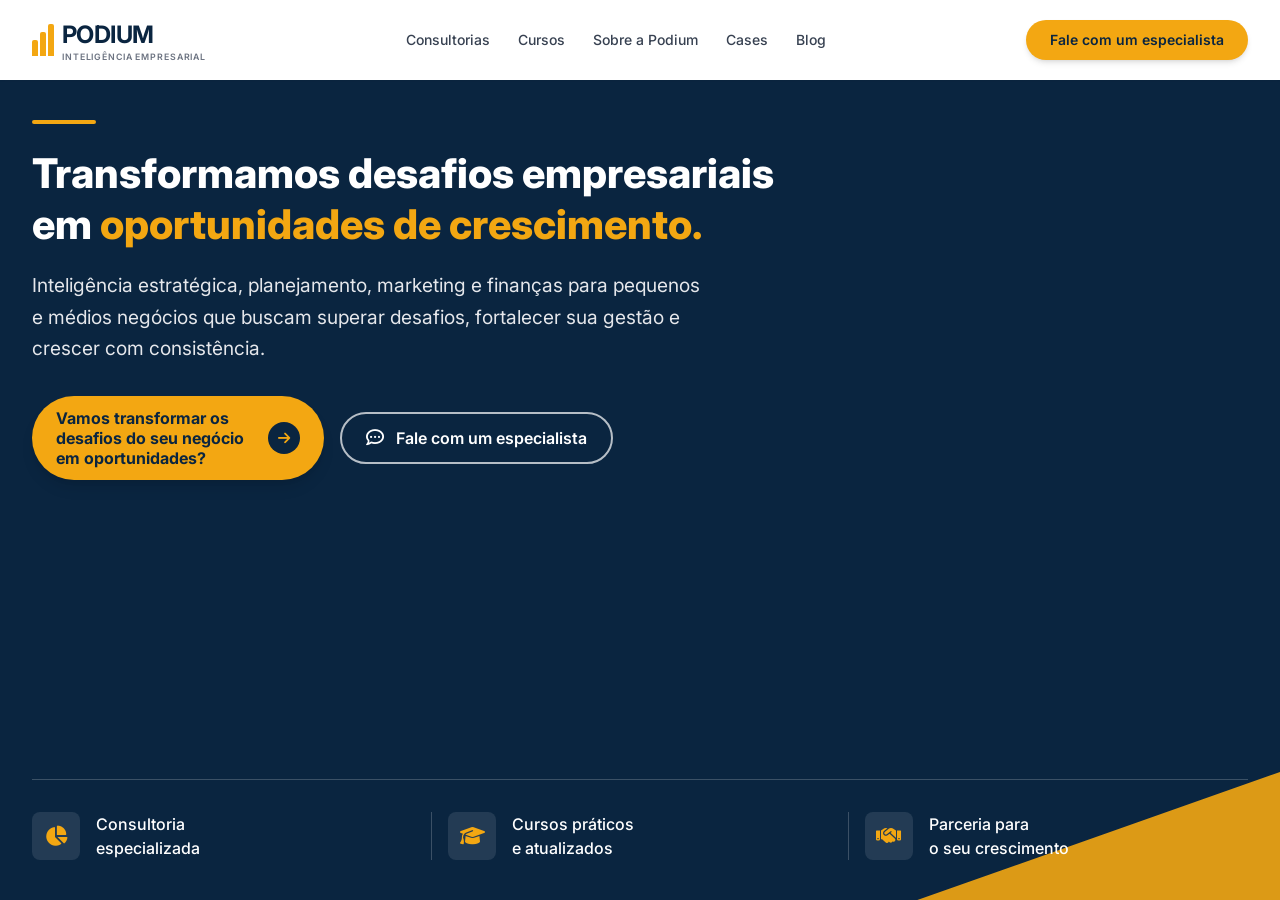
==== index.html @ dfce8c45 "Add files via upload" ====
<!DOCTYPE html>
<html lang="pt-BR">
<head>
    <meta charset="UTF-8">
    <meta name="viewport" content="width=device-width, initial-scale=1.0">
    <title>PODIUM Inteligência Empresarial | Estratégia e Gestão</title>
    <meta name="description" content="Consultoria, cursos e conteúdo de gestão para pequenos e médios negócios que querem crescer com estratégia e consistência.">
    <meta name="theme-color" content="#0a2540">
    <meta property="og:type" content="website">
    <meta property="og:locale" content="pt_BR">
    <meta property="og:site_name" content="PODIUM Inteligência Empresarial">
    <meta property="og:title" content="PODIUM Inteligência Empresarial">
    <meta property="og:description" content="Estratégia, gestão e crescimento para o seu negócio.">
    <meta property="og:image" content="assets/og-podium.png">
    <meta property="og:image:alt" content="PODIUM Inteligência Empresarial: estratégia, gestão e crescimento para o seu negócio.">
    <meta name="twitter:card" content="summary_large_image">
    <link rel="icon" type="image/svg+xml" href="favicon.svg">
    <link rel="stylesheet" href="assets/site.css">
    <link rel="stylesheet" href="styles.css">
    
    <!-- Google Fonts: Inter -->
    <link rel="preconnect" href="https://fonts.googleapis.com">
    <link rel="preconnect" href="https://fonts.gstatic.com" crossorigin>
    <link href="https://fonts.googleapis.com/css2?family=Inter:wght@300;400;500;600;700;800&display=swap" rel="stylesheet">
    
    <!-- FontAwesome for Icons -->
    <link rel="stylesheet" href="https://cdnjs.cloudflare.com/ajax/libs/font-awesome/6.4.0/css/all.min.css">
    
</head>
<body class="font-sans antialiased text-gray-800 bg-white selection:bg-brand-yellow selection:text-brand-blue">

    <site-header data-active="home"></site-header>

    <main>
    <!-- HERO SECTION -->
    <section class="hero-bg relative w-full min-h-[calc(100svh-5rem)] flex flex-col justify-center overflow-hidden">
        
        <!-- Decorative Yellow Curve (Bottom Right) -->
        <div class="absolute bottom-0 right-0 w-1/3 h-16 md:h-32 bg-brand-yellow clip-yellow-shape opacity-90 z-0"></div>

        <div class="max-w-7xl mx-auto px-4 sm:px-6 lg:px-8 py-6 sm:py-8 lg:py-10 relative z-10 w-full flex-grow flex flex-col justify-between">
            
            <!-- Main Content Area -->
            <div class="max-w-3xl">
                <!-- Decorative Top Line -->
                <div class="w-16 h-1 bg-brand-yellow mb-5 md:mb-6 rounded-full"></div>
                
                <h1 class="hero-title font-extrabold text-white leading-tight mb-4 md:mb-5">
                    Transformamos desafios empresariais em <span class="text-brand-yellow">oportunidades de crescimento.</span>
                </h1>
                
                <p class="hero-copy text-gray-200 mb-6 md:mb-8 max-w-2xl leading-relaxed">
                    Inteligência estratégica, planejamento, marketing e finanças para pequenos e médios negócios que buscam superar desafios, fortalecer sua gestão e crescer com consistência.
                </p>
                
                <!-- CTA Buttons -->
                <div class="flex flex-col sm:flex-row items-stretch sm:items-center gap-3 md:gap-4">
                    <!-- Primary Button -->
                    <a href="https://wa.me/5511988831507" target="_blank" rel="noopener noreferrer" class="group flex items-center justify-center gap-3 bg-brand-yellow hover:bg-brand-yellowHover text-brand-blue text-sm md:text-base font-bold py-3 px-5 md:px-6 rounded-full transition-all duration-300 shadow-lg hover:shadow-xl transform hover:-translate-y-1">
                        <span class="text-left leading-tight max-w-[200px]">Vamos transformar os desafios do seu negócio em oportunidades?</span>
                        <div class="bg-brand-blue text-brand-yellow rounded-full w-8 h-8 flex items-center justify-center flex-shrink-0 group-hover:translate-x-1 transition-transform">
                            <i class="fa-solid fa-arrow-right text-sm"></i>
                        </div>
                    </a>
                    
                    <!-- Secondary Button -->
                    <a href="https://wa.me/5511988831507" target="_blank" rel="noopener noreferrer" class="flex items-center justify-center gap-3 bg-transparent border-2 border-white/70 hover:border-white text-white text-sm md:text-base font-semibold py-3 px-5 md:px-6 rounded-full transition-all duration-300 hover:bg-white/10">
                        <i class="fa-regular fa-comment-dots text-lg"></i>
                        Fale com um especialista
                    </a>
                </div>
            </div>

            <!-- Bottom Features Bar -->
            <div class="mt-8 md:mt-10 pt-6 md:pt-8 border-t border-white/20">
                <div class="grid grid-cols-2 sm:flex sm:flex-row sm:items-center justify-between gap-4 md:gap-4">
                    
                    <!-- Feature 1 -->
                    <div class="flex items-center gap-4 flex-1 group cursor-default">
                        <div class="w-12 h-12 rounded-lg bg-white/10 flex items-center justify-center text-brand-yellow group-hover:bg-brand-yellow group-hover:text-brand-blue transition-colors duration-300">
                            <i class="fa-solid fa-chart-pie text-xl"></i>
                        </div>
                        <span class="text-white font-medium text-sm md:text-base leading-tight">
                            Consultoria<br/>especializada
                        </span>
                    </div>

                    <!-- Divider (Desktop only) -->
                    <div class="hidden md:block w-px h-12 bg-white/20"></div>

                    <!-- Feature 2 -->
                    <div class="flex items-center gap-4 flex-1 group cursor-default">
                        <div class="w-12 h-12 rounded-lg bg-white/10 flex items-center justify-center text-brand-yellow group-hover:bg-brand-yellow group-hover:text-brand-blue transition-colors duration-300">
                            <i class="fa-solid fa-graduation-cap text-xl"></i>
                        </div>
                        <span class="text-white font-medium text-sm md:text-base leading-tight">
                            Cursos práticos<br/>e atualizados
                        </span>
                    </div>

                    <!-- Divider (Desktop only) -->
                    <div class="hidden md:block w-px h-12 bg-white/20"></div>

                    <!-- Feature 3 -->
                    <div class="flex items-center gap-4 flex-1 group cursor-default">
                        <div class="w-12 h-12 rounded-lg bg-white/10 flex items-center justify-center text-brand-yellow group-hover:bg-brand-yellow group-hover:text-brand-blue transition-colors duration-300">
                            <i class="fa-solid fa-handshake text-xl"></i>
                        </div>
                        <span class="text-white font-medium text-sm md:text-base leading-tight">
                            Parceria para<br/>o seu crescimento
                        </span>
                    </div>

                </div>
            </div>
            
        </div>
    </section>
    </main>

    <script src="header.js"></script>
    <script src="script.js"></script>
</body>
</html>
---- assets/site.css ----
*,:after,:before{--tw-border-spacing-x:0;--tw-border-spacing-y:0;--tw-translate-x:0;--tw-translate-y:0;--tw-rotate:0;--tw-skew-x:0;--tw-skew-y:0;--tw-scale-x:1;--tw-scale-y:1;--tw-pan-x: ;--tw-pan-y: ;--tw-pinch-zoom: ;--tw-scroll-snap-strictness:proximity;--tw-gradient-from-position: ;--tw-gradient-via-position: ;--tw-gradient-to-position: ;--tw-ordinal: ;--tw-slashed-zero: ;--tw-numeric-figure: ;--tw-numeric-spacing: ;--tw-numeric-fraction: ;--tw-ring-inset: ;--tw-ring-offset-width:0px;--tw-ring-offset-color:#fff;--tw-ring-color:rgba(59,130,246,.5);--tw-ring-offset-shadow:0 0 #0000;--tw-ring-shadow:0 0 #0000;--tw-shadow:0 0 #0000;--tw-shadow-colored:0 0 #0000;--tw-blur: ;--tw-brightness: ;--tw-contrast: ;--tw-grayscale: ;--tw-hue-rotate: ;--tw-invert: ;--tw-saturate: ;--tw-sepia: ;--tw-drop-shadow: ;--tw-backdrop-blur: ;--tw-backdrop-brightness: ;--tw-backdrop-contrast: ;--tw-backdrop-grayscale: ;--tw-backdrop-hue-rotate: ;--tw-backdrop-invert: ;--tw-backdrop-opacity: ;--tw-backdrop-saturate: ;--tw-backdrop-sepia: ;--tw-contain-size: ;--tw-contain-layout: ;--tw-contain-paint: ;--tw-contain-style: }::backdrop{--tw-border-spacing-x:0;--tw-border-spacing-y:0;--tw-translate-x:0;--tw-translate-y:0;--tw-rotate:0;--tw-skew-x:0;--tw-skew-y:0;--tw-scale-x:1;--tw-scale-y:1;--tw-pan-x: ;--tw-pan-y: ;--tw-pinch-zoom: ;--tw-scroll-snap-strictness:proximity;--tw-gradient-from-position: ;--tw-gradient-via-position: ;--tw-gradient-to-position: ;--tw-ordinal: ;--tw-slashed-zero: ;--tw-numeric-figure: ;--tw-numeric-spacing: ;--tw-numeric-fraction: ;--tw-ring-inset: ;--tw-ring-offset-width:0px;--tw-ring-offset-color:#fff;--tw-ring-color:rgba(59,130,246,.5);--tw-ring-offset-shadow:0 0 #0000;--tw-ring-shadow:0 0 #0000;--tw-shadow:0 0 #0000;--tw-shadow-colored:0 0 #0000;--tw-blur: ;--tw-brightness: ;--tw-contrast: ;--tw-grayscale: ;--tw-hue-rotate: ;--tw-invert: ;--tw-saturate: ;--tw-sepia: ;--tw-drop-shadow: ;--tw-backdrop-blur: ;--tw-backdrop-brightness: ;--tw-backdrop-contrast: ;--tw-backdrop-grayscale: ;--tw-backdrop-hue-rotate: ;--tw-backdrop-invert: ;--tw-backdrop-opacity: ;--tw-backdrop-saturate: ;--tw-backdrop-sepia: ;--tw-contain-size: ;--tw-contain-layout: ;--tw-contain-paint: ;--tw-contain-style: }/*! tailwindcss v3.4.19 | MIT License | https://tailwindcss.com*/*,:after,:before{box-sizing:border-box;border:0 solid #e5e7eb}:after,:before{--tw-content:""}:host,html{line-height:1.5;-webkit-text-size-adjust:100%;-moz-tab-size:4;-o-tab-size:4;tab-size:4;font-family:Inter,sans-serif;font-feature-settings:normal;font-variation-settings:normal;-webkit-tap-highlight-color:transparent}body{margin:0;line-height:inherit}hr{height:0;color:inherit;border-top-width:1px}abbr:where([title]){-webkit-text-decoration:underline dotted;text-decoration:underline dotted}h1,h2,h3,h4,h5,h6{font-size:inherit;font-weight:inherit}a{color:inherit;text-decoration:inherit}b,strong{font-weight:bolder}code,kbd,pre,samp{font-family:ui-monospace,SFMono-Regular,Menlo,Monaco,Consolas,Liberation Mono,Courier New,monospace;font-feature-settings:normal;font-variation-settings:normal;font-size:1em}small{font-size:80%}sub,sup{font-size:75%;line-height:0;position:relative;vertical-align:baseline}sub{bottom:-.25em}sup{top:-.5em}table{text-indent:0;border-color:inherit;border-collapse:collapse}button,input,optgroup,select,textarea{font-family:inherit;font-feature-settings:inherit;font-variation-settings:inherit;font-size:100%;font-weight:inherit;line-height:inherit;letter-spacing:inherit;color:inherit;margin:0;padding:0}button,select{text-transform:none}button,input:where([type=button]),input:where([type=reset]),input:where([type=submit]){-webkit-appearance:button;background-color:transparent;background-image:none}:-moz-focusring{outline:auto}:-moz-ui-invalid{box-shadow:none}progress{vertical-align:baseline}::-webkit-inner-spin-button,::-webkit-outer-spin-button{height:auto}[type=search]{-webkit-appearance:textfield;outline-offset:-2px}::-webkit-search-decoration{-webkit-appearance:none}::-webkit-file-upload-button{-webkit-appearance:button;font:inherit}summary{display:list-item}blockquote,dd,dl,figure,h1,h2,h3,h4,h5,h6,hr,p,pre{margin:0}fieldset{margin:0}fieldset,legend{padding:0}menu,ol,ul{list-style:none;margin:0;padding:0}dialog{padding:0}textarea{resize:vertical}input::-moz-placeholder,textarea::-moz-placeholder{opacity:1;color:#9ca3af}input::placeholder,textarea::placeholder{opacity:1;color:#9ca3af}[role=button],button{cursor:pointer}:disabled{cursor:default}audio,canvas,embed,iframe,img,object,svg,video{display:block;vertical-align:middle}img,video{max-width:100%;height:auto}[hidden]:where(:not([hidden=until-found])){display:none}.absolute{position:absolute}.relative{position:relative}.sticky{position:sticky}.bottom-0{bottom:0}.right-0{right:0}.top-0{top:0}.z-0{z-index:0}.z-10{z-index:10}.z-50{z-index:50}.mx-auto{margin-left:auto;margin-right:auto}.mb-4{margin-bottom:1rem}.mb-5{margin-bottom:1.25rem}.mb-6{margin-bottom:1.5rem}.ml-2{margin-left:.5rem}.ml-3{margin-left:.75rem}.mt-0\.5{margin-top:.125rem}.mt-1{margin-top:.25rem}.mt-10{margin-top:2.5rem}.mt-12{margin-top:3rem}.mt-2{margin-top:.5rem}.mt-3{margin-top:.75rem}.mt-4{margin-top:1rem}.mt-5{margin-top:1.25rem}.mt-6{margin-top:1.5rem}.mt-8{margin-top:2rem}.block{display:block}.flex{display:flex}.inline-flex{display:inline-flex}.grid{display:grid}.hidden{display:none}.h-1{height:.25rem}.h-12{height:3rem}.h-16{height:4rem}.h-20{height:5rem}.h-4{height:1rem}.h-6{height:1.5rem}.h-8{height:2rem}.min-h-\[calc\(100svh-5rem\)\]{min-height:calc(100svh - 5rem)}.w-1\.5{width:.375rem}.w-1\/3{width:33.333333%}.w-12{width:3rem}.w-16{width:4rem}.w-8{width:2rem}.w-full{width:100%}.w-px{width:1px}.max-w-2xl{max-width:42rem}.max-w-3xl{max-width:48rem}.max-w-5xl{max-width:64rem}.max-w-7xl{max-width:80rem}.max-w-\[200px\]{max-width:200px}.flex-1{flex:1 1 0%}.flex-shrink-0{flex-shrink:0}.flex-grow{flex-grow:1}.transform{transform:translate(var(--tw-translate-x),var(--tw-translate-y)) rotate(var(--tw-rotate)) skewX(var(--tw-skew-x)) skewY(var(--tw-skew-y)) scaleX(var(--tw-scale-x)) scaleY(var(--tw-scale-y))}.cursor-default{cursor:default}.grid-cols-2{grid-template-columns:repeat(2,minmax(0,1fr))}.flex-col{flex-direction:column}.items-start{align-items:flex-start}.items-end{align-items:flex-end}.items-center{align-items:center}.items-stretch{align-items:stretch}.justify-center{justify-content:center}.justify-between{justify-content:space-between}.gap-0\.5{gap:.125rem}.gap-10{gap:2.5rem}.gap-2{gap:.5rem}.gap-3{gap:.75rem}.gap-4{gap:1rem}.gap-6{gap:1.5rem}.gap-7{gap:1.75rem}.space-y-1>:not([hidden])~:not([hidden]){--tw-space-y-reverse:0;margin-top:calc(.25rem*(1 - var(--tw-space-y-reverse)));margin-bottom:calc(.25rem*var(--tw-space-y-reverse))}.space-y-4>:not([hidden])~:not([hidden]){--tw-space-y-reverse:0;margin-top:calc(1rem*(1 - var(--tw-space-y-reverse)));margin-bottom:calc(1rem*var(--tw-space-y-reverse))}.space-y-6>:not([hidden])~:not([hidden]){--tw-space-y-reverse:0;margin-top:calc(1.5rem*(1 - var(--tw-space-y-reverse)));margin-bottom:calc(1.5rem*var(--tw-space-y-reverse))}.self-center{align-self:center}.overflow-hidden{overflow:hidden}.rounded-2xl{border-radius:1rem}.rounded-full{border-radius:9999px}.rounded-lg{border-radius:.5rem}.rounded-md{border-radius:.375rem}.rounded-t-sm{border-top-left-radius:.125rem;border-top-right-radius:.125rem}.border-2{border-width:2px}.border-t{border-top-width:1px}.border-gray-100{--tw-border-opacity:1;border-color:rgb(243 244 246/var(--tw-border-opacity,1))}.border-white\/20{border-color:hsla(0,0%,100%,.2)}.border-white\/70{border-color:hsla(0,0%,100%,.7)}.bg-brand-blue{--tw-bg-opacity:1;background-color:rgb(10 37 64/var(--tw-bg-opacity,1))}.bg-brand-yellow{--tw-bg-opacity:1;background-color:rgb(243 167 18/var(--tw-bg-opacity,1))}.bg-gray-50{--tw-bg-opacity:1;background-color:rgb(249 250 251/var(--tw-bg-opacity,1))}.bg-transparent{background-color:transparent}.bg-white{--tw-bg-opacity:1;background-color:rgb(255 255 255/var(--tw-bg-opacity,1))}.bg-white\/10{background-color:hsla(0,0%,100%,.1)}.bg-white\/20{background-color:hsla(0,0%,100%,.2)}.p-2{padding:.5rem}.p-6{padding:1.5rem}.p-7{padding:1.75rem}.p-8{padding:2rem}.px-3{padding-left:.75rem;padding-right:.75rem}.px-4{padding-left:1rem;padding-right:1rem}.px-5{padding-left:1.25rem;padding-right:1.25rem}.px-6{padding-left:1.5rem;padding-right:1.5rem}.py-12{padding-top:3rem;padding-bottom:3rem}.py-14{padding-top:3.5rem;padding-bottom:3.5rem}.py-16{padding-top:4rem;padding-bottom:4rem}.py-2\.5{padding-top:.625rem;padding-bottom:.625rem}.py-3{padding-top:.75rem;padding-bottom:.75rem}.py-6{padding-top:1.5rem}.pb-6,.py-6{padding-bottom:1.5rem}.pt-2{padding-top:.5rem}.pt-6{padding-top:1.5rem}.text-left{text-align:left}.text-center{text-align:center}.font-sans{font-family:Inter,sans-serif}.text-2xl{font-size:1.5rem;line-height:2rem}.text-3xl{font-size:1.875rem;line-height:2.25rem}.text-4xl{font-size:2.25rem;line-height:2.5rem}.text-\[0\.55rem\]{font-size:.55rem}.text-base{font-size:1rem;line-height:1.5rem}.text-lg{font-size:1.125rem;line-height:1.75rem}.text-sm{font-size:.875rem;line-height:1.25rem}.text-xl{font-size:1.25rem;line-height:1.75rem}.font-bold{font-weight:700}.font-extrabold{font-weight:800}.font-medium{font-weight:500}.font-semibold{font-weight:600}.uppercase{text-transform:uppercase}.leading-none{line-height:1}.leading-relaxed{line-height:1.625}.leading-tight{line-height:1.25}.tracking-tight{letter-spacing:-.025em}.tracking-wider{letter-spacing:.05em}.tracking-widest{letter-spacing:.1em}.text-brand-blue{--tw-text-opacity:1;color:rgb(10 37 64/var(--tw-text-opacity,1))}.text-brand-yellow{--tw-text-opacity:1;color:rgb(243 167 18/var(--tw-text-opacity,1))}.text-gray-200{--tw-text-opacity:1;color:rgb(229 231 235/var(--tw-text-opacity,1))}.text-gray-300{--tw-text-opacity:1;color:rgb(209 213 219/var(--tw-text-opacity,1))}.text-gray-500{--tw-text-opacity:1;color:rgb(107 114 128/var(--tw-text-opacity,1))}.text-gray-600{--tw-text-opacity:1;color:rgb(75 85 99/var(--tw-text-opacity,1))}.text-gray-700{--tw-text-opacity:1;color:rgb(55 65 81/var(--tw-text-opacity,1))}.text-gray-800{--tw-text-opacity:1;color:rgb(31 41 55/var(--tw-text-opacity,1))}.text-gray-900{--tw-text-opacity:1;color:rgb(17 24 39/var(--tw-text-opacity,1))}.text-white{--tw-text-opacity:1;color:rgb(255 255 255/var(--tw-text-opacity,1))}.antialiased{-webkit-font-smoothing:antialiased;-moz-osx-font-smoothing:grayscale}.opacity-90{opacity:.9}.shadow-lg{--tw-shadow:0 10px 15px -3px rgba(0,0,0,.1),0 4px 6px -4px rgba(0,0,0,.1);--tw-shadow-colored:0 10px 15px -3px var(--tw-shadow-color),0 4px 6px -4px var(--tw-shadow-color)}.shadow-lg,.shadow-md{box-shadow:var(--tw-ring-offset-shadow,0 0 #0000),var(--tw-ring-shadow,0 0 #0000),var(--tw-shadow)}.shadow-md{--tw-shadow:0 4px 6px -1px rgba(0,0,0,.1),0 2px 4px -2px rgba(0,0,0,.1);--tw-shadow-colored:0 4px 6px -1px var(--tw-shadow-color),0 2px 4px -2px var(--tw-shadow-color)}.shadow-sm{--tw-shadow:0 1px 2px 0 rgba(0,0,0,.05);--tw-shadow-colored:0 1px 2px 0 var(--tw-shadow-color);box-shadow:var(--tw-ring-offset-shadow,0 0 #0000),var(--tw-ring-shadow,0 0 #0000),var(--tw-shadow)}.transition-all{transition-property:all;transition-timing-function:cubic-bezier(.4,0,.2,1);transition-duration:.15s}.transition-colors{transition-property:color,background-color,border-color,text-decoration-color,fill,stroke;transition-timing-function:cubic-bezier(.4,0,.2,1);transition-duration:.15s}.transition-transform{transition-property:transform;transition-timing-function:cubic-bezier(.4,0,.2,1);transition-duration:.15s}.duration-300{transition-duration:.3s}.selection\:bg-brand-yellow ::-moz-selection{--tw-bg-opacity:1;background-color:rgb(243 167 18/var(--tw-bg-opacity,1))}.selection\:bg-brand-yellow ::selection{--tw-bg-opacity:1;background-color:rgb(243 167 18/var(--tw-bg-opacity,1))}.selection\:text-brand-blue ::-moz-selection{--tw-text-opacity:1;color:rgb(10 37 64/var(--tw-text-opacity,1))}.selection\:text-brand-blue ::selection{--tw-text-opacity:1;color:rgb(10 37 64/var(--tw-text-opacity,1))}.selection\:bg-brand-yellow::-moz-selection{--tw-bg-opacity:1;background-color:rgb(243 167 18/var(--tw-bg-opacity,1))}.selection\:bg-brand-yellow::selection{--tw-bg-opacity:1;background-color:rgb(243 167 18/var(--tw-bg-opacity,1))}.selection\:text-brand-blue::-moz-selection{--tw-text-opacity:1;color:rgb(10 37 64/var(--tw-text-opacity,1))}.selection\:text-brand-blue::selection{--tw-text-opacity:1;color:rgb(10 37 64/var(--tw-text-opacity,1))}.hover\:-translate-y-1:hover{--tw-translate-y:-0.25rem;transform:translate(var(--tw-translate-x),var(--tw-translate-y)) rotate(var(--tw-rotate)) skewX(var(--tw-skew-x)) skewY(var(--tw-skew-y)) scaleX(var(--tw-scale-x)) scaleY(var(--tw-scale-y))}.hover\:border-white:hover{--tw-border-opacity:1;border-color:rgb(255 255 255/var(--tw-border-opacity,1))}.hover\:bg-brand-yellowHover:hover{--tw-bg-opacity:1;background-color:rgb(224 152 15/var(--tw-bg-opacity,1))}.hover\:bg-gray-50:hover{--tw-bg-opacity:1;background-color:rgb(249 250 251/var(--tw-bg-opacity,1))}.hover\:bg-white\/10:hover{background-color:hsla(0,0%,100%,.1)}.hover\:text-brand-blue:hover{--tw-text-opacity:1;color:rgb(10 37 64/var(--tw-text-opacity,1))}.hover\:text-brand-yellow:hover{--tw-text-opacity:1;color:rgb(243 167 18/var(--tw-text-opacity,1))}.hover\:shadow-xl:hover{--tw-shadow:0 20px 25px -5px rgba(0,0,0,.1),0 8px 10px -6px rgba(0,0,0,.1);--tw-shadow-colored:0 20px 25px -5px var(--tw-shadow-color),0 8px 10px -6px var(--tw-shadow-color);box-shadow:var(--tw-ring-offset-shadow,0 0 #0000),var(--tw-ring-shadow,0 0 #0000),var(--tw-shadow)}.focus\:outline-none:focus{outline:2px solid transparent;outline-offset:2px}.focus-visible\:ring-2:focus-visible{--tw-ring-offset-shadow:var(--tw-ring-inset) 0 0 0 var(--tw-ring-offset-width) var(--tw-ring-offset-color);--tw-ring-shadow:var(--tw-ring-inset) 0 0 0 calc(2px + var(--tw-ring-offset-width)) var(--tw-ring-color);box-shadow:var(--tw-ring-offset-shadow),var(--tw-ring-shadow),var(--tw-shadow,0 0 #0000)}.focus-visible\:ring-brand-yellow:focus-visible{--tw-ring-opacity:1;--tw-ring-color:rgb(243 167 18/var(--tw-ring-opacity,1))}.group:hover .group-hover\:translate-x-1{--tw-translate-x:0.25rem;transform:translate(var(--tw-translate-x),var(--tw-translate-y)) rotate(var(--tw-rotate)) skewX(var(--tw-skew-x)) skewY(var(--tw-skew-y)) scaleX(var(--tw-scale-x)) scaleY(var(--tw-scale-y))}.group:hover .group-hover\:bg-brand-yellow{--tw-bg-opacity:1;background-color:rgb(243 167 18/var(--tw-bg-opacity,1))}.group:hover .group-hover\:text-brand-blue{--tw-text-opacity:1;color:rgb(10 37 64/var(--tw-text-opacity,1))}@media (min-width:640px){.sm\:flex{display:flex}.sm\:flex-row{flex-direction:row}.sm\:items-center{align-items:center}.sm\:px-6{padding-left:1.5rem;padding-right:1.5rem}.sm\:py-8{padding-top:2rem;padding-bottom:2rem}}@media (min-width:768px){.md\:mb-5{margin-bottom:1.25rem}.md\:mb-6{margin-bottom:1.5rem}.md\:mb-8{margin-bottom:2rem}.md\:mt-10{margin-top:2.5rem}.md\:block{display:block}.md\:flex{display:flex}.md\:inline-flex{display:inline-flex}.md\:hidden{display:none}.md\:h-32{height:8rem}.md\:grid-cols-2{grid-template-columns:repeat(2,minmax(0,1fr))}.md\:grid-cols-3{grid-template-columns:repeat(3,minmax(0,1fr))}.md\:gap-4{gap:1rem}.md\:p-10{padding:2.5rem}.md\:px-6{padding-left:1.5rem;padding-right:1.5rem}.md\:py-16{padding-top:4rem;padding-bottom:4rem}.md\:py-20{padding-top:5rem;padding-bottom:5rem}.md\:py-24{padding-top:6rem;padding-bottom:6rem}.md\:pt-8{padding-top:2rem}.md\:text-5xl{font-size:3rem;line-height:1}.md\:text-base{font-size:1rem;line-height:1.5rem}}@media (min-width:1024px){.lg\:px-8{padding-left:2rem;padding-right:2rem}.lg\:py-10{padding-top:2.5rem;padding-bottom:2.5rem}}
---- styles.css ----
.hero-bg {
    background-color: #0a2540;
    background-image: linear-gradient(to right, #0a2540 40%, rgba(10, 37, 64, 0.8) 70%, transparent 100%),
                      url('https://images.unsplash.com/photo-1573496359142-b8d87734a5a2?ixlib=rb-4.0.3&auto=format&fit=crop&w=1920&q=80');
    background-size: cover;
    background-position: right center;
    background-repeat: no-repeat;
}

@media (max-width: 768px) {
    .hero-bg {
        background-image: linear-gradient(to bottom, rgba(10, 37, 64, 0.9) 30%, rgba(10, 37, 64, 0.95) 100%),
                          url('https://images.unsplash.com/photo-1573496359142-b8d87734a5a2?ixlib=rb-4.0.3&auto=format&fit=crop&w=800&q=80');
        background-position: center top;
    }
}

.clip-yellow-shape {
    clip-path: polygon(0 100%, 100% 100%, 100% 0, 15% 100%);
}

.hero-title {
    font-size: clamp(2rem, 3.2vw, 3.5rem);
}

.hero-copy {
    font-size: clamp(1rem, 1.5vw, 1.25rem);
}

site-header {
    display: block;
}

.page-hero {
    background: linear-gradient(120deg, #0a2540 0%, #143b5e 100%);
}

.page-card {
    border: 1px solid #e2e8f0;
    transition: transform 180ms ease, box-shadow 180ms ease;
}

.page-card:hover {
    transform: translateY(-4px);
    box-shadow: 0 16px 30px rgba(10, 37, 64, 0.1);
}

:focus-visible {
    outline: 3px solid #f3a712;
    outline-offset: 3px;
}

@media (prefers-reduced-motion: reduce) {
    *,
    *::before,
    *::after {
        scroll-behavior: auto !important;
        transition-duration: 0.01ms !important;
        animation-duration: 0.01ms !important;
        animation-iteration-count: 1 !important;
    }
}
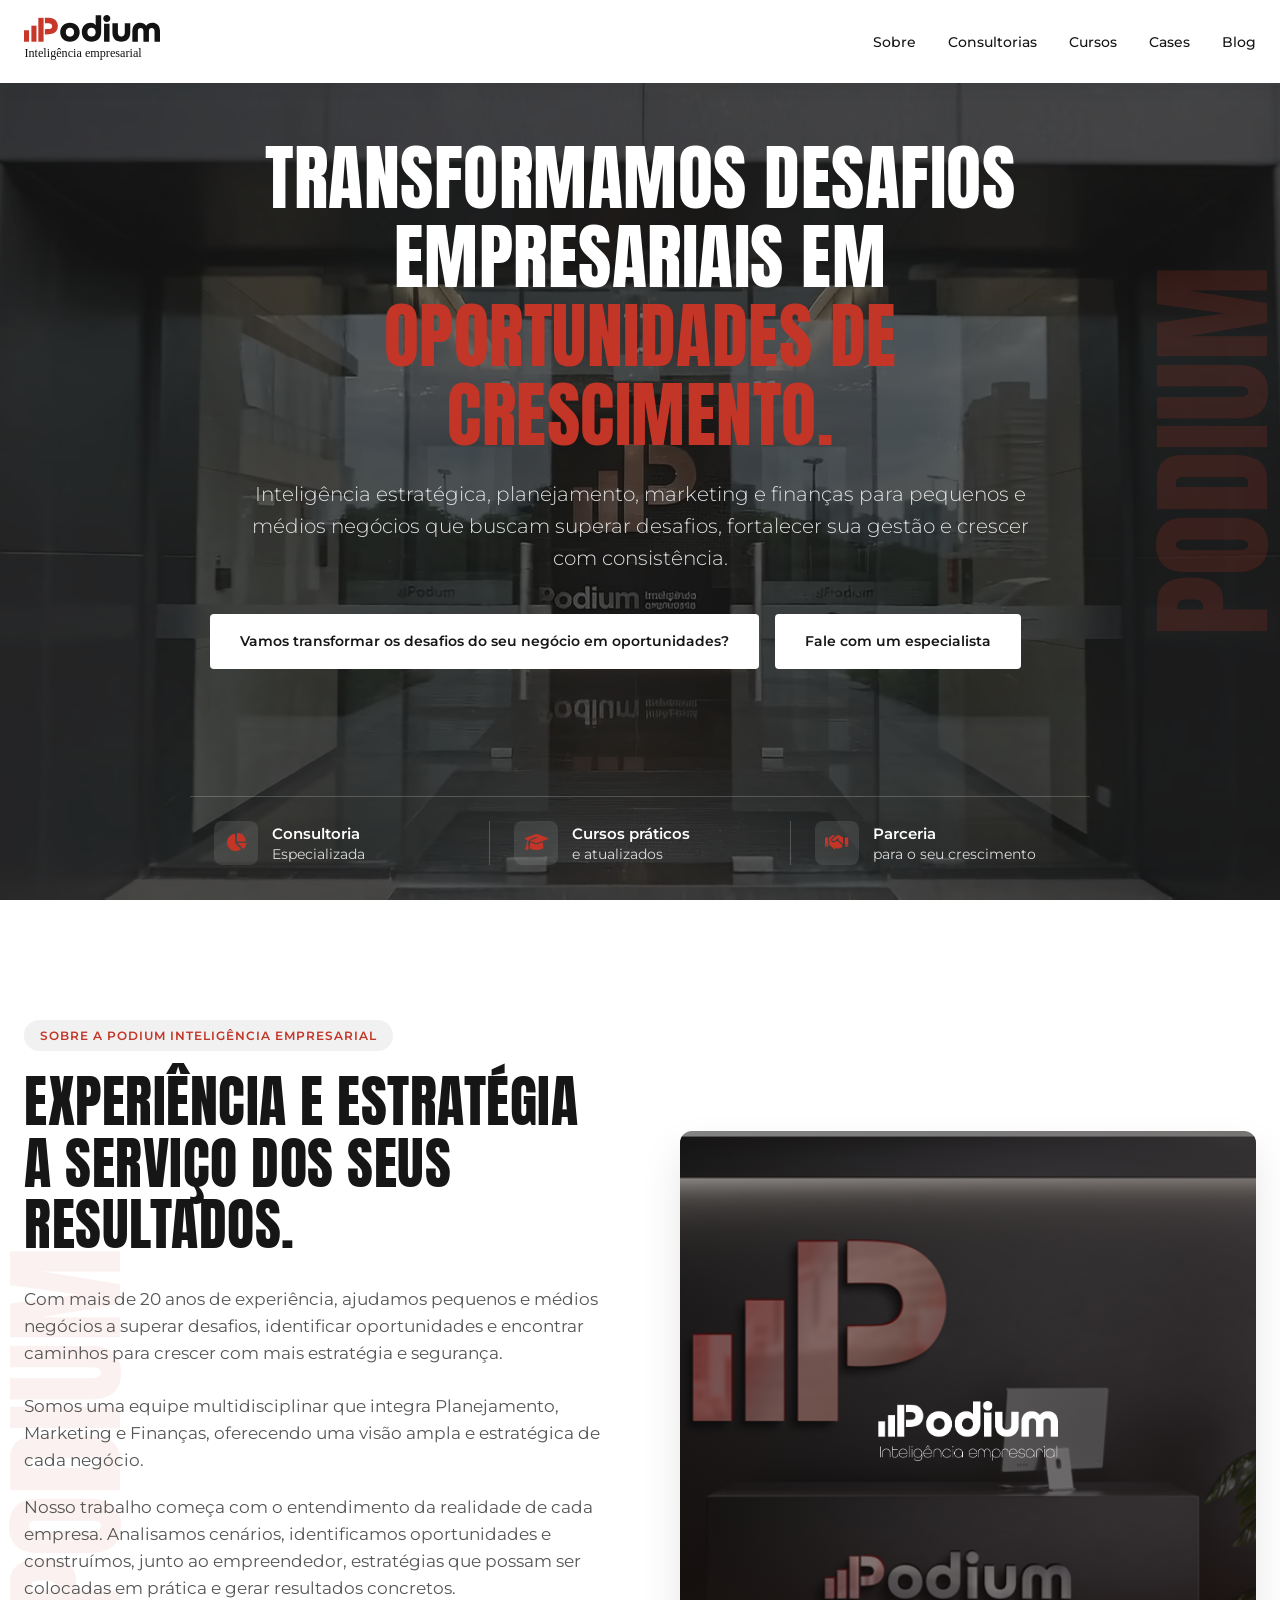
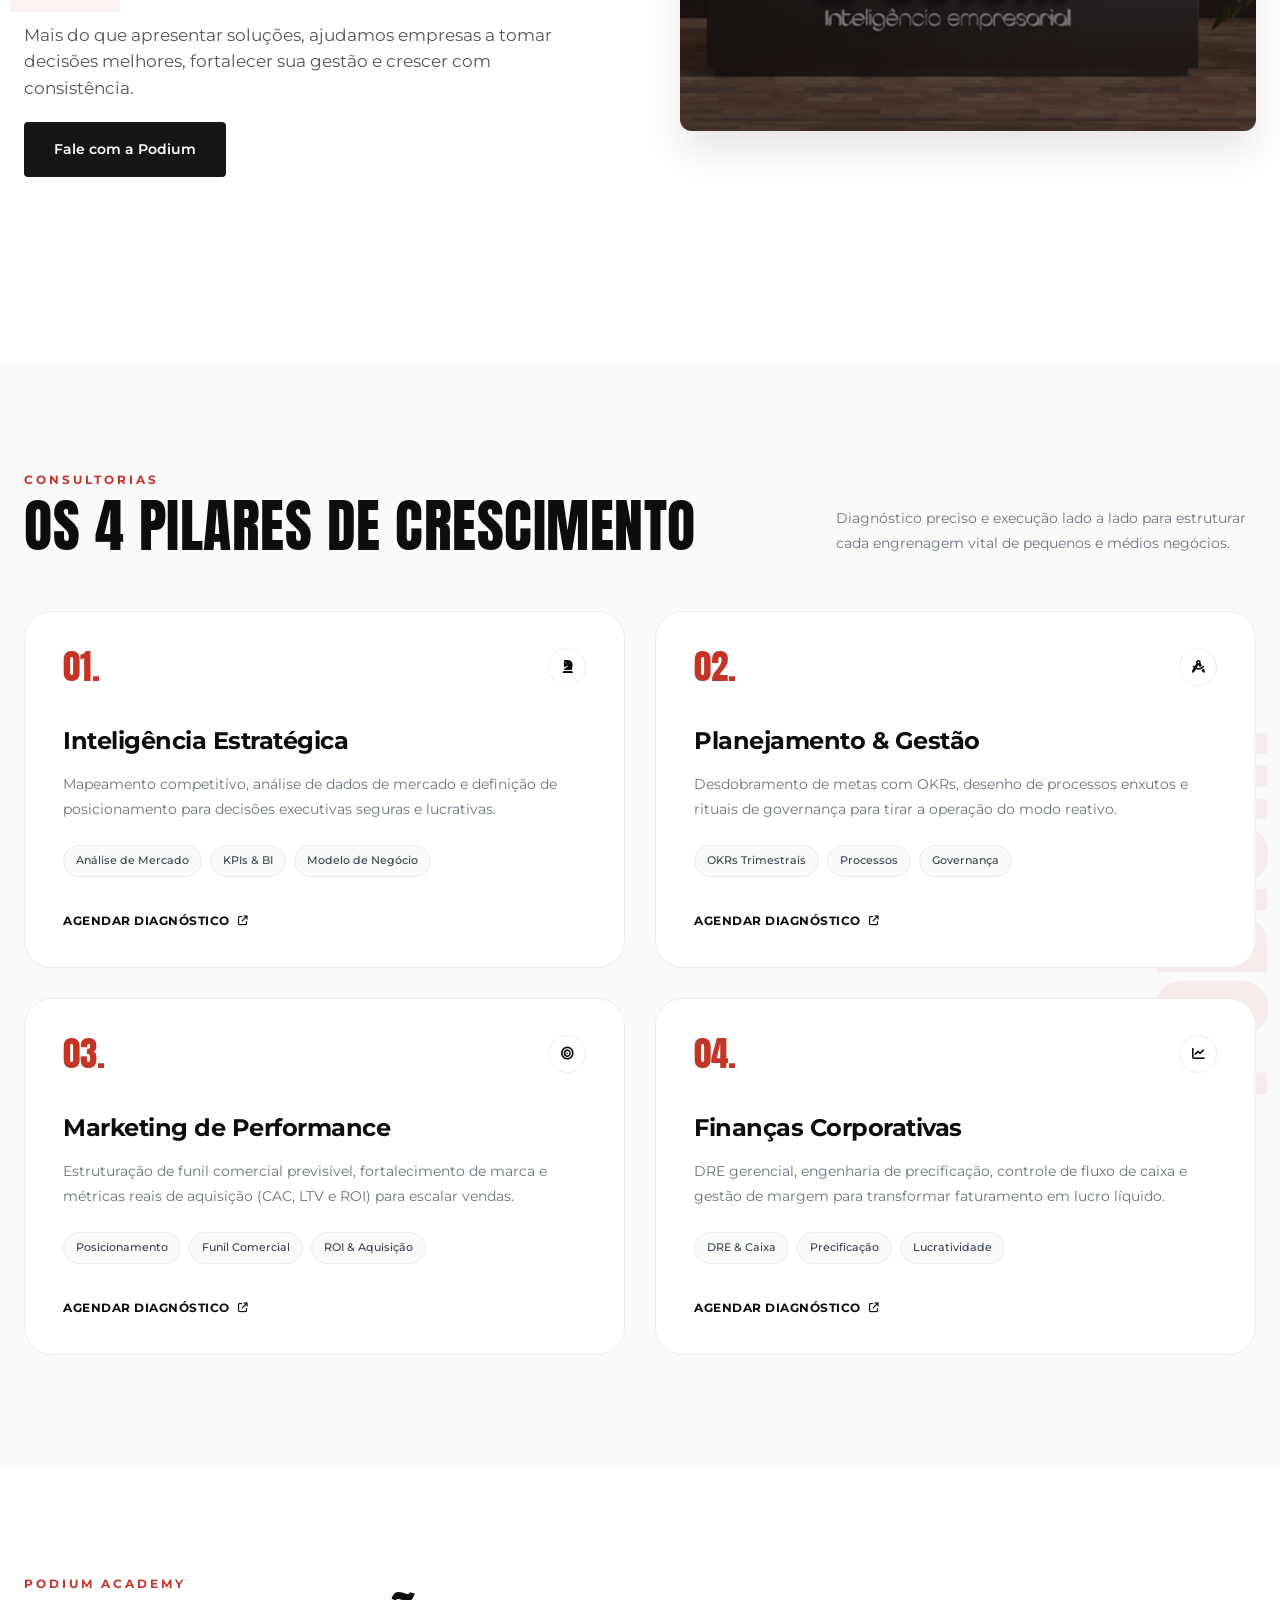
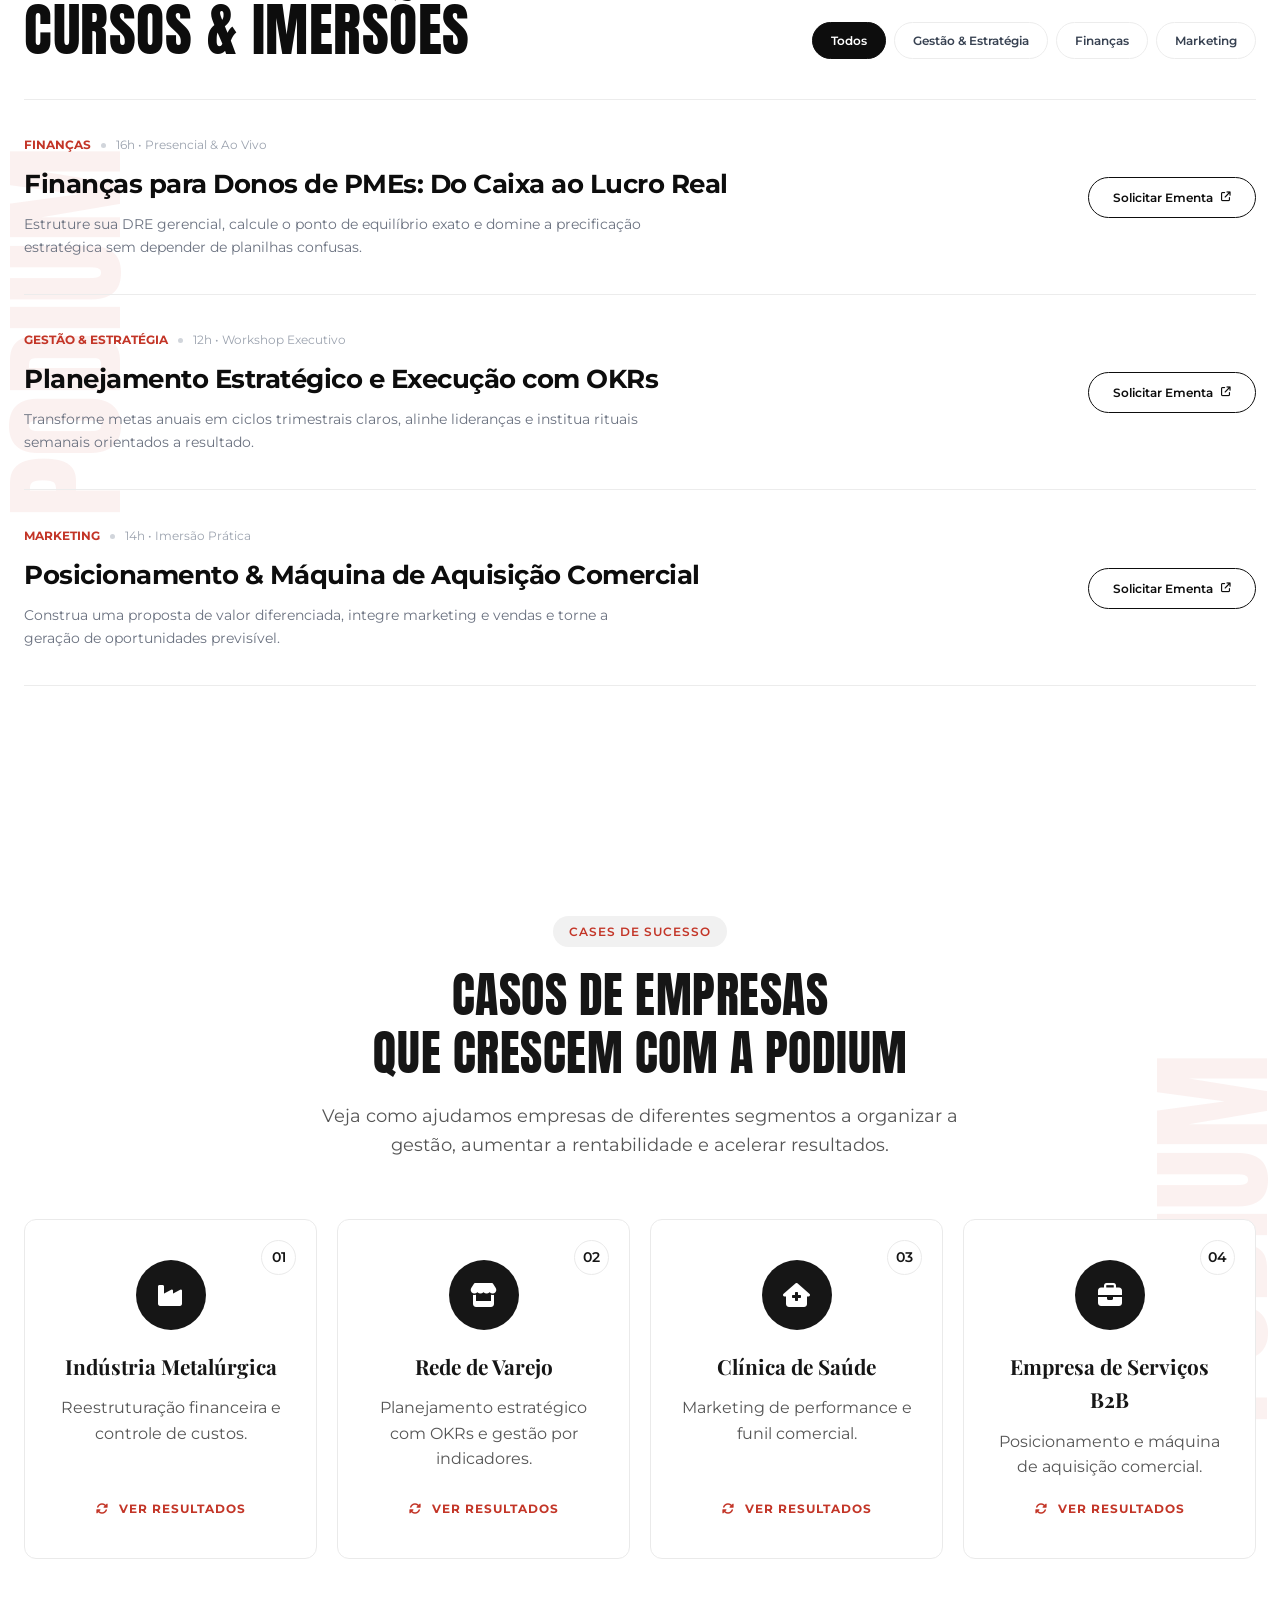
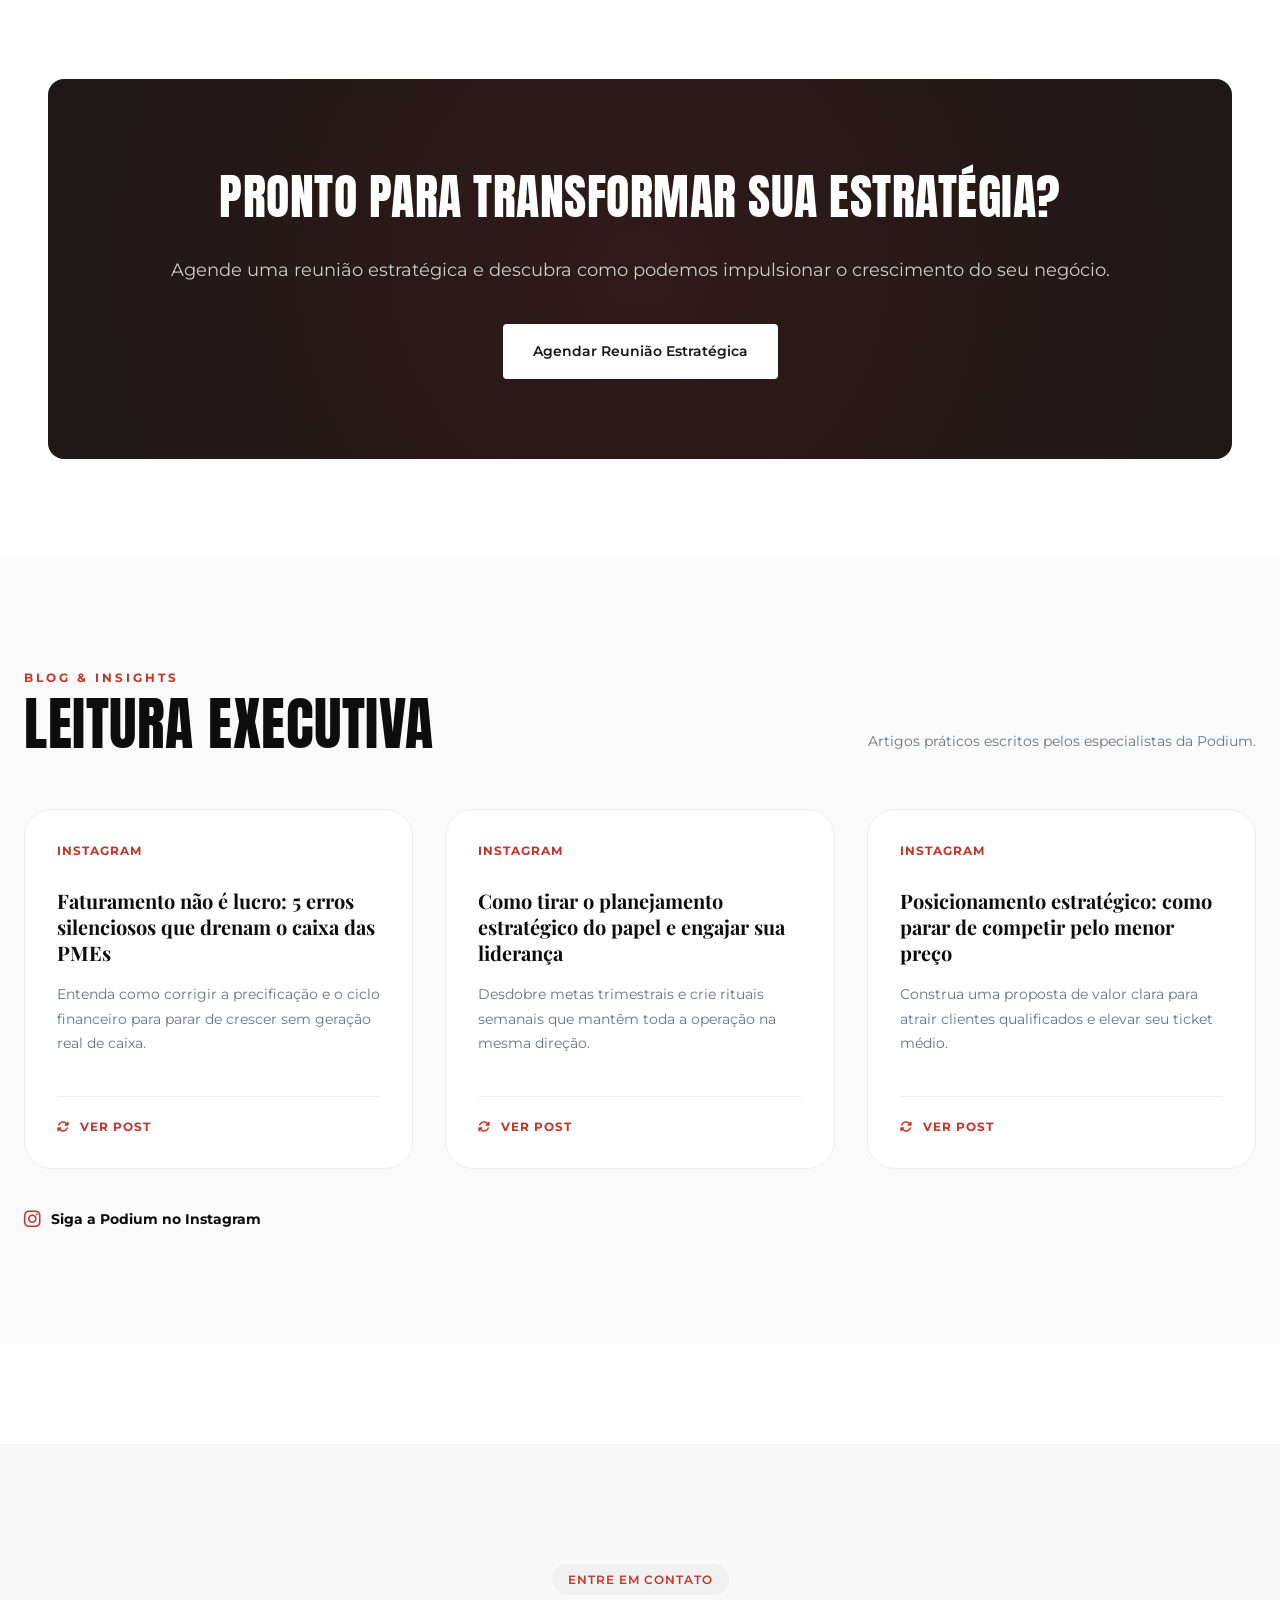
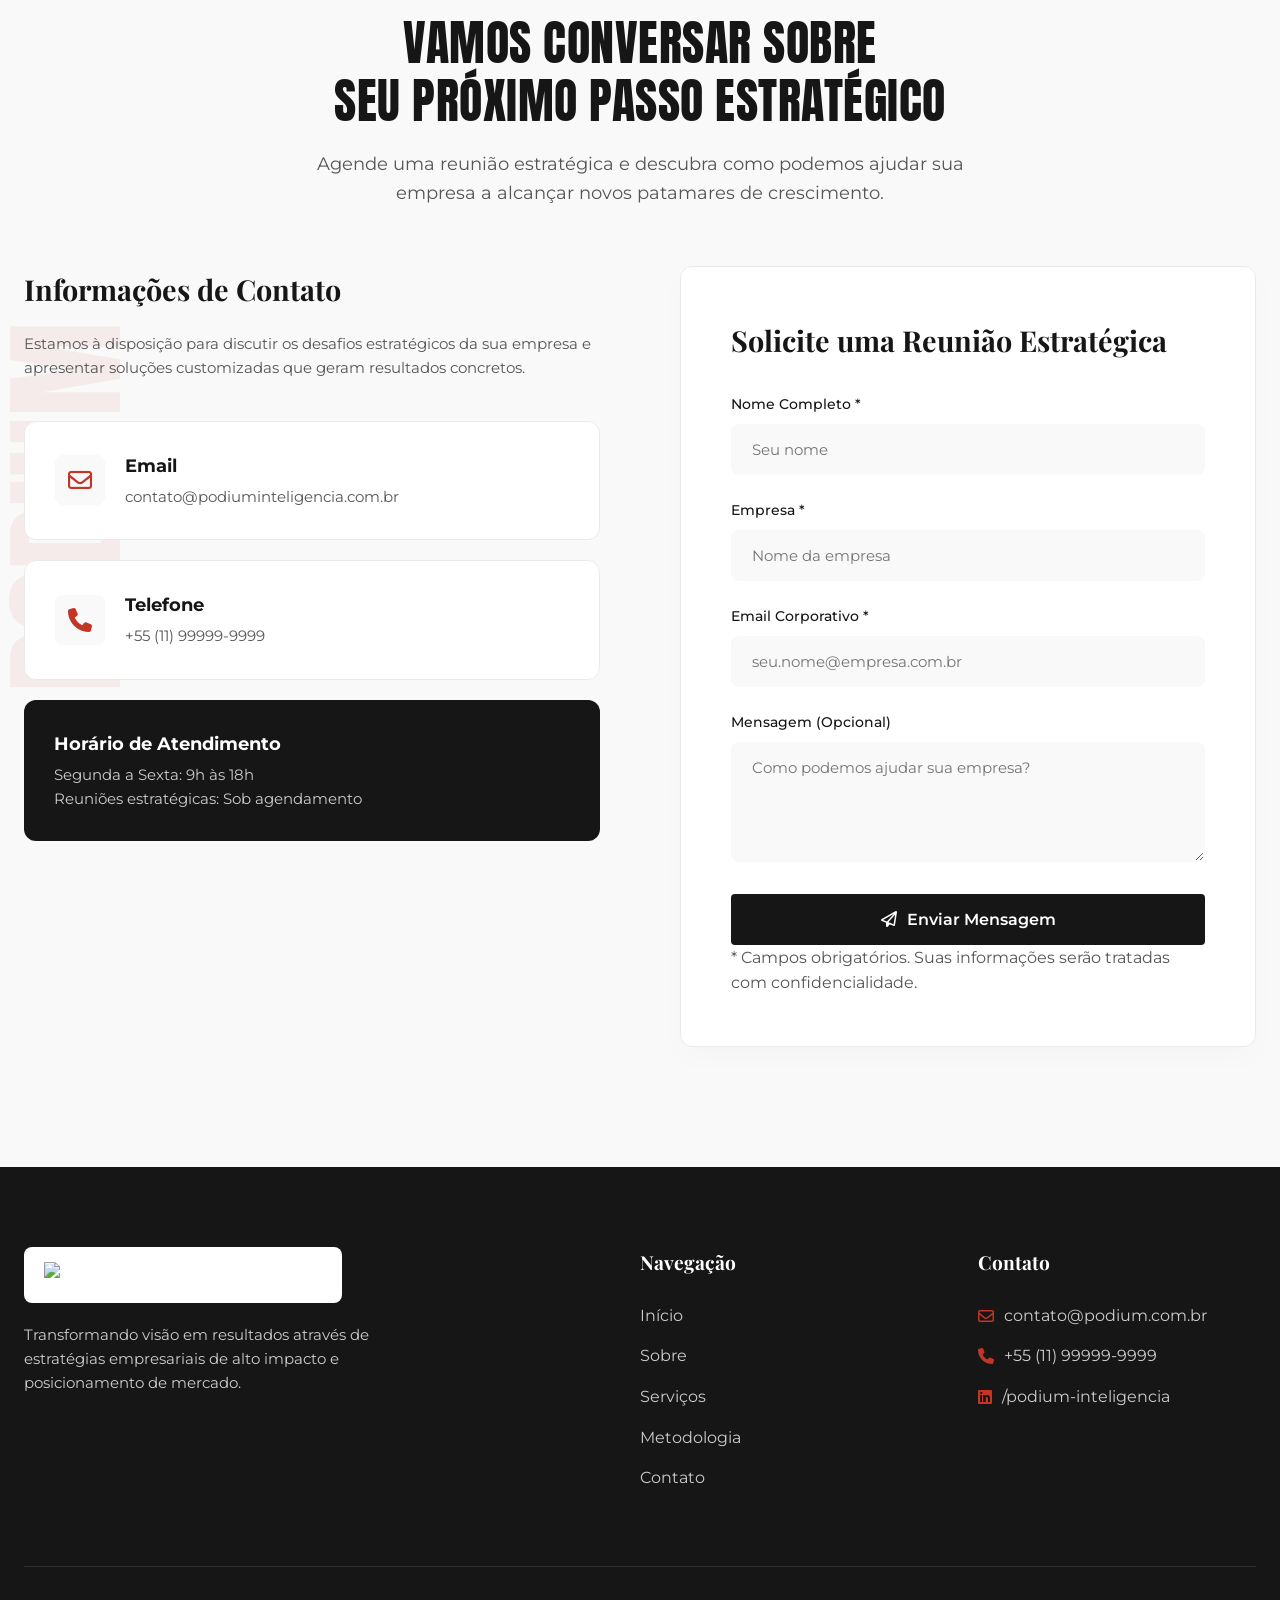
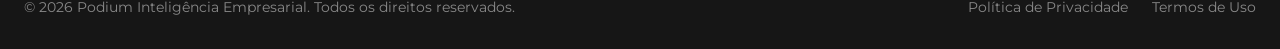
==== commit bbd9350c: "Adiciona site da Podium" ====
--- a/index.html
+++ b/index.html
@@ -1,124 +1,776 @@
 <!DOCTYPE html>
 <html lang="pt-BR">
+
 <head>
-    <meta charset="UTF-8">
-    <meta name="viewport" content="width=device-width, initial-scale=1.0">
-    <title>PODIUM Inteligência Empresarial | Estratégia e Gestão</title>
-    <meta name="description" content="Consultoria, cursos e conteúdo de gestão para pequenos e médios negócios que querem crescer com estratégia e consistência.">
-    <meta name="theme-color" content="#0a2540">
-    <meta property="og:type" content="website">
-    <meta property="og:locale" content="pt_BR">
-    <meta property="og:site_name" content="PODIUM Inteligência Empresarial">
-    <meta property="og:title" content="PODIUM Inteligência Empresarial">
-    <meta property="og:description" content="Estratégia, gestão e crescimento para o seu negócio.">
-    <meta property="og:image" content="assets/og-podium.png">
-    <meta property="og:image:alt" content="PODIUM Inteligência Empresarial: estratégia, gestão e crescimento para o seu negócio.">
-    <meta name="twitter:card" content="summary_large_image">
-    <link rel="icon" type="image/svg+xml" href="favicon.svg">
-    <link rel="stylesheet" href="assets/site.css">
-    <link rel="stylesheet" href="styles.css">
-    
-    <!-- Google Fonts: Inter -->
-    <link rel="preconnect" href="https://fonts.googleapis.com">
-    <link rel="preconnect" href="https://fonts.gstatic.com" crossorigin>
-    <link href="https://fonts.googleapis.com/css2?family=Inter:wght@300;400;500;600;700;800&display=swap" rel="stylesheet">
-    
-    <!-- FontAwesome for Icons -->
-    <link rel="stylesheet" href="https://cdnjs.cloudflare.com/ajax/libs/font-awesome/6.4.0/css/all.min.css">
-    
+  <meta charset="UTF-8">
+  <meta name="viewport" content="width=device-width, initial-scale=1.0">
+  <title>Podium Inteligência Empresarial</title>
+
+  <!-- Google Fonts -->
+  <link rel="preconnect" href="https://fonts.googleapis.com">
+  <link rel="preconnect" href="https://fonts.gstatic.com" crossorigin="">
+  <link
+    href="https://fonts.googleapis.com/css2?family=Anton&amp;family=Montserrat:wght@300;400;500;600&amp;family=Playfair+Display:ital,wght@0,400;0,600;0,700;1,400&amp;display=swap"
+    rel="stylesheet">
+  <link rel="shortcut icon" href="podium/LOGO PODIUM (ORIGINAL) SVG.svg" type="image/x-icon">
+
+  <!-- Font Awesome -->
+  <link rel="stylesheet" href="https://cdnjs.cloudflare.com/ajax/libs/font-awesome/6.4.0/css/all.min.css">
+
+  <script type="text/javascript" src="./index.js" defer=""></script>
+  <link rel="stylesheet" href="./index.css">
 </head>
-<body class="font-sans antialiased text-gray-800 bg-white selection:bg-brand-yellow selection:text-brand-blue">
-
-    <site-header data-active="home"></site-header>
-
-    <main>
-    <!-- HERO SECTION -->
-    <section class="hero-bg relative w-full min-h-[calc(100svh-5rem)] flex flex-col justify-center overflow-hidden">
-        
-        <!-- Decorative Yellow Curve (Bottom Right) -->
-        <div class="absolute bottom-0 right-0 w-1/3 h-16 md:h-32 bg-brand-yellow clip-yellow-shape opacity-90 z-0"></div>
-
-        <div class="max-w-7xl mx-auto px-4 sm:px-6 lg:px-8 py-6 sm:py-8 lg:py-10 relative z-10 w-full flex-grow flex flex-col justify-between">
-            
-            <!-- Main Content Area -->
-            <div class="max-w-3xl">
-                <!-- Decorative Top Line -->
-                <div class="w-16 h-1 bg-brand-yellow mb-5 md:mb-6 rounded-full"></div>
-                
-                <h1 class="hero-title font-extrabold text-white leading-tight mb-4 md:mb-5">
-                    Transformamos desafios empresariais em <span class="text-brand-yellow">oportunidades de crescimento.</span>
-                </h1>
-                
-                <p class="hero-copy text-gray-200 mb-6 md:mb-8 max-w-2xl leading-relaxed">
-                    Inteligência estratégica, planejamento, marketing e finanças para pequenos e médios negócios que buscam superar desafios, fortalecer sua gestão e crescer com consistência.
-                </p>
-                
-                <!-- CTA Buttons -->
-                <div class="flex flex-col sm:flex-row items-stretch sm:items-center gap-3 md:gap-4">
-                    <!-- Primary Button -->
-                    <a href="https://wa.me/5511988831507" target="_blank" rel="noopener noreferrer" class="group flex items-center justify-center gap-3 bg-brand-yellow hover:bg-brand-yellowHover text-brand-blue text-sm md:text-base font-bold py-3 px-5 md:px-6 rounded-full transition-all duration-300 shadow-lg hover:shadow-xl transform hover:-translate-y-1">
-                        <span class="text-left leading-tight max-w-[200px]">Vamos transformar os desafios do seu negócio em oportunidades?</span>
-                        <div class="bg-brand-blue text-brand-yellow rounded-full w-8 h-8 flex items-center justify-center flex-shrink-0 group-hover:translate-x-1 transition-transform">
-                            <i class="fa-solid fa-arrow-right text-sm"></i>
-                        </div>
-                    </a>
-                    
-                    <!-- Secondary Button -->
-                    <a href="https://wa.me/5511988831507" target="_blank" rel="noopener noreferrer" class="flex items-center justify-center gap-3 bg-transparent border-2 border-white/70 hover:border-white text-white text-sm md:text-base font-semibold py-3 px-5 md:px-6 rounded-full transition-all duration-300 hover:bg-white/10">
-                        <i class="fa-regular fa-comment-dots text-lg"></i>
-                        Fale com um especialista
-                    </a>
-                </div>
-            </div>
-
-            <!-- Bottom Features Bar -->
-            <div class="mt-8 md:mt-10 pt-6 md:pt-8 border-t border-white/20">
-                <div class="grid grid-cols-2 sm:flex sm:flex-row sm:items-center justify-between gap-4 md:gap-4">
-                    
-                    <!-- Feature 1 -->
-                    <div class="flex items-center gap-4 flex-1 group cursor-default">
-                        <div class="w-12 h-12 rounded-lg bg-white/10 flex items-center justify-center text-brand-yellow group-hover:bg-brand-yellow group-hover:text-brand-blue transition-colors duration-300">
-                            <i class="fa-solid fa-chart-pie text-xl"></i>
-                        </div>
-                        <span class="text-white font-medium text-sm md:text-base leading-tight">
-                            Consultoria<br/>especializada
-                        </span>
-                    </div>
-
-                    <!-- Divider (Desktop only) -->
-                    <div class="hidden md:block w-px h-12 bg-white/20"></div>
-
-                    <!-- Feature 2 -->
-                    <div class="flex items-center gap-4 flex-1 group cursor-default">
-                        <div class="w-12 h-12 rounded-lg bg-white/10 flex items-center justify-center text-brand-yellow group-hover:bg-brand-yellow group-hover:text-brand-blue transition-colors duration-300">
-                            <i class="fa-solid fa-graduation-cap text-xl"></i>
-                        </div>
-                        <span class="text-white font-medium text-sm md:text-base leading-tight">
-                            Cursos práticos<br/>e atualizados
-                        </span>
-                    </div>
-
-                    <!-- Divider (Desktop only) -->
-                    <div class="hidden md:block w-px h-12 bg-white/20"></div>
-
-                    <!-- Feature 3 -->
-                    <div class="flex items-center gap-4 flex-1 group cursor-default">
-                        <div class="w-12 h-12 rounded-lg bg-white/10 flex items-center justify-center text-brand-yellow group-hover:bg-brand-yellow group-hover:text-brand-blue transition-colors duration-300">
-                            <i class="fa-solid fa-handshake text-xl"></i>
-                        </div>
-                        <span class="text-white font-medium text-sm md:text-base leading-tight">
-                            Parceria para<br/>o seu crescimento
-                        </span>
-                    </div>
-
-                </div>
-            </div>
-            
-        </div>
+
+<body>
+
+  <!-- NAVEGAÇÃO -->
+  <nav class="navbar">
+    <div class="container nav-container">
+      <a href="#" class="logo">
+        <img src="podium/LOGO PODIUM (ORIGINAL) SVG.svg" alt="Podium Inteligência Empresarial">
+      </a>
+      <ul class="nav-links" id="primary-navigation">
+        <li><a href="#sobre">Sobre</a></li>
+        <li><a href="#consultorias">Consultorias</a></li>
+        <li><a href="#cursos">Cursos</a></li>
+        <li><a href="#cases">Cases</a></li>
+        <li><a href="#blog">Blog</a></li>
+        <li class="nav-cta"><a href="https://wa.me/5511988831507" target="_blank" rel="noopener noreferrer" class="btn btn-primary">Fale com um especialista</a></li>
+      </ul>
+      <button class="menu-toggle" type="button" aria-label="Abrir menu" aria-expanded="false"
+        aria-controls="primary-navigation">
+        <span></span>
+        <span></span>
+        <span></span>
+      </button>
+    </div>
+  </nav>
+
+  <!-- HERO SECTION -->
+  <section class="hero">
+    <video autoplay muted loop playsinline class="hero-video">
+      <source src="podium/Fachada Da Empresa.webm" type="video/webm">
+    </video>
+    <div class="hero-overlay"></div>
+    <span class="hero-watermark" aria-hidden="true">PODIUM</span>
+
+    <div class="container">
+      <div class="hero-content">
+        <!-- Animações nativas via @keyframes -->
+        <h1>Transformamos desafios empresariais em <span style="color: var(--primary);">oportunidades de
+            crescimento.</span></h1>
+        <p>Inteligência estratégica, planejamento, marketing e finanças para pequenos e médios negócios que buscam
+          superar desafios, fortalecer sua gestão e crescer com consistência.</p>
+        <div class="hero-buttons">
+          <a href="#contato" class="btn btn-white">Vamos transformar os desafios do seu negócio em oportunidades?</a>
+          <a href="https://wa.me/5511988831507" target="_blank" rel="noopener noreferrer" class="btn btn-white">Fale com um especialista</a>
+        </div>
+      </div>
+
+      <div class="hero-stats">
+        <div class="stat-box">
+          <i class="fa-solid fa-chart-pie" aria-hidden="true"></i>
+          <div class="stat-copy">
+            <h3>Consultoria</h3>
+            <span>Especializada</span>
+          </div>
+        </div>
+        <div class="stat-box">
+          <i class="fa-solid fa-graduation-cap" aria-hidden="true"></i>
+          <div class="stat-copy">
+            <h3>Cursos práticos</h3>
+            <span>e atualizados</span>
+          </div>
+        </div>
+        <div class="stat-box">
+          <i class="fa-solid fa-handshake" aria-hidden="true"></i>
+          <div class="stat-copy">
+            <h3>Parceria</h3>
+            <span>para o seu crescimento</span>
+          </div>
+        </div>
+      </div>
+    </div>
+  </section>
+
+  <!-- ABOUT SECTION -->
+  <section id="sobre" class="about">
+    <div class="container about-grid">
+      <div class="about-content animate-on-scroll">
+        <span class="tag">Sobre a PODIUM INTELIGÊNCIA EMPRESARIAL</span>
+
+        <h2>Experiência e estratégia a serviço dos seus resultados.</h2>
+
+        <p>
+          Com mais de 20 anos de experiência, ajudamos pequenos e médios negócios a superar desafios, identificar
+          oportunidades e encontrar caminhos para crescer com mais estratégia e segurança.
+          <br><br>
+          Somos uma equipe multidisciplinar que integra Planejamento, Marketing e Finanças, oferecendo uma visão ampla e
+          estratégica de cada negócio.
+        </p>
+
+        <p>
+          Nosso trabalho começa com o entendimento da realidade de cada empresa. Analisamos cenários, identificamos
+          oportunidades e construímos, junto ao empreendedor, estratégias que possam ser colocadas em prática e gerar
+          resultados concretos.
+        </p>
+
+        <p>
+          Mais do que apresentar soluções, ajudamos empresas a tomar decisões melhores, fortalecer sua gestão e crescer
+          com consistência.
+        </p>
+
+        <div class="hero-buttons">
+          <a href="https://wa.me/5511988831507" target="_blank" rel="noopener noreferrer" class="btn btn-primary">Fale com a Podium</a>
+        </div>
+
+      </div>
+      <div class="about-image animate-on-scroll delay-1">
+        <div class="about-image-content">
+          <img src="podium/LOGO PODIUM (ORIGINAL) PNG.png" alt="Podium Logo Inverted">
+          <!-- <h3>Podium</h3>
+            <p>Consultoria Estratégica</p> -->
+        </div>
+      </div>
+    </div>
+  </section>
+
+  <!-- CONSULTORIAS SECTION -->
+  <section id="consultorias" class="pillars">
+    <div class="container">
+      <div class="pillars-head animate-on-scroll">
+        <div>
+          <span class="pillars-eyebrow">Consultorias</span>
+          <h2>Os 4 Pilares de Crescimento</h2>
+        </div>
+        <p>Diagnóstico preciso e execução lado a lado para estruturar cada engrenagem vital de pequenos e médios
+          negócios.</p>
+      </div>
+
+      <div class="pillars-grid">
+        <article class="pillar-card animate-on-scroll delay-1">
+          <div class="pillar-top">
+            <span class="pillar-num">01.</span>
+            <span class="pillar-icon"><i class="fa-solid fa-chess-knight"></i></span>
+          </div>
+          <h3>Inteligência Estratégica</h3>
+          <p>Mapeamento competitivo, análise de dados de mercado e definição de posicionamento para decisões
+            executivas seguras e lucrativas.</p>
+          <ul class="pillar-tags">
+            <li>Análise de Mercado</li>
+            <li>KPIs &amp; BI</li>
+            <li>Modelo de Negócio</li>
+          </ul>
+          <a href="https://wa.me/5511988831507?text=Ol%C3%A1%2C%20gostaria%20de%20agendar%20um%20diagn%C3%B3stico%20de%20Intelig%C3%AAncia%20Estrat%C3%A9gica%20para%20a%20minha%20empresa." target="_blank" rel="noopener noreferrer" class="pillar-link">Agendar diagnóstico <i class="fa-solid fa-arrow-up-right-from-square"></i></a>
+        </article>
+
+        <article class="pillar-card animate-on-scroll delay-2">
+          <div class="pillar-top">
+            <span class="pillar-num">02.</span>
+            <span class="pillar-icon"><i class="fa-solid fa-compass-drafting"></i></span>
+          </div>
+          <h3>Planejamento &amp; Gestão</h3>
+          <p>Desdobramento de metas com OKRs, desenho de processos enxutos e rituais de governança para tirar a
+            operação do modo reativo.</p>
+          <ul class="pillar-tags">
+            <li>OKRs Trimestrais</li>
+            <li>Processos</li>
+            <li>Governança</li>
+          </ul>
+          <a href="https://wa.me/5511988831507?text=Ol%C3%A1%2C%20gostaria%20de%20agendar%20um%20diagn%C3%B3stico%20de%20Planejamento%20%26%20Gest%C3%A3o%20para%20a%20minha%20empresa." target="_blank" rel="noopener noreferrer" class="pillar-link">Agendar diagnóstico <i class="fa-solid fa-arrow-up-right-from-square"></i></a>
+        </article>
+
+        <article class="pillar-card animate-on-scroll delay-3">
+          <div class="pillar-top">
+            <span class="pillar-num">03.</span>
+            <span class="pillar-icon"><i class="fa-solid fa-bullseye"></i></span>
+          </div>
+          <h3>Marketing de Performance</h3>
+          <p>Estruturação de funil comercial previsível, fortalecimento de marca e métricas reais de aquisição (CAC,
+            LTV e ROI) para escalar vendas.</p>
+          <ul class="pillar-tags">
+            <li>Posicionamento</li>
+            <li>Funil Comercial</li>
+            <li>ROI &amp; Aquisição</li>
+          </ul>
+          <a href="https://wa.me/5511988831507?text=Ol%C3%A1%2C%20gostaria%20de%20agendar%20um%20diagn%C3%B3stico%20de%20Marketing%20de%20Performance%20para%20a%20minha%20empresa." target="_blank" rel="noopener noreferrer" class="pillar-link">Agendar diagnóstico <i class="fa-solid fa-arrow-up-right-from-square"></i></a>
+        </article>
+
+        <article class="pillar-card animate-on-scroll delay-4">
+          <div class="pillar-top">
+            <span class="pillar-num">04.</span>
+            <span class="pillar-icon"><i class="fa-solid fa-chart-line"></i></span>
+          </div>
+          <h3>Finanças Corporativas</h3>
+          <p>DRE gerencial, engenharia de precificação, controle de fluxo de caixa e gestão de margem para
+            transformar faturamento em lucro líquido.</p>
+          <ul class="pillar-tags">
+            <li>DRE &amp; Caixa</li>
+            <li>Precificação</li>
+            <li>Lucratividade</li>
+          </ul>
+          <a href="https://wa.me/5511988831507?text=Ol%C3%A1%2C%20gostaria%20de%20agendar%20um%20diagn%C3%B3stico%20de%20Finan%C3%A7as%20Corporativas%20para%20a%20minha%20empresa." target="_blank" rel="noopener noreferrer" class="pillar-link">Agendar diagnóstico <i class="fa-solid fa-arrow-up-right-from-square"></i></a>
+        </article>
+      </div>
+    </div>
+  </section>
+
+  <!-- CURSOS SECTION -->
+  <section id="cursos" class="courses">
+    <div class="container">
+      <div class="courses-head animate-on-scroll">
+        <div>
+          <span class="courses-eyebrow">Podium Academy</span>
+          <h2>Cursos &amp; Imersões</h2>
+        </div>
+        <div class="courses-filters" role="group" aria-label="Filtrar cursos">
+          <button type="button" class="courses-filter is-active" data-filter="todos">Todos</button>
+          <button type="button" class="courses-filter" data-filter="gestao">Gestão &amp; Estratégia</button>
+          <button type="button" class="courses-filter" data-filter="financas">Finanças</button>
+          <button type="button" class="courses-filter" data-filter="marketing">Marketing</button>
+        </div>
+      </div>
+
+      <div class="courses-list">
+        <article class="course-item animate-on-scroll" data-category="financas">
+          <div class="course-info">
+            <div class="course-meta">
+              <strong>Finanças</strong><span class="course-dot"></span><span>16h &bull; Presencial &amp; Ao Vivo</span>
+            </div>
+            <h3>Finanças para Donos de PMEs: Do Caixa ao Lucro Real</h3>
+            <p>Estruture sua DRE gerencial, calcule o ponto de equilíbrio exato e domine a precificação estratégica sem
+              depender de planilhas confusas.</p>
+          </div>
+          <button type="button" class="course-btn" data-course="Finanças para Donos de PMEs">Solicitar Ementa <i class="fa-solid fa-arrow-up-right-from-square"></i></button>
+        </article>
+
+        <article class="course-item animate-on-scroll" data-category="gestao">
+          <div class="course-info">
+            <div class="course-meta">
+              <strong>Gestão &amp; Estratégia</strong><span class="course-dot"></span><span>12h &bull; Workshop Executivo</span>
+            </div>
+            <h3>Planejamento Estratégico e Execução com OKRs</h3>
+            <p>Transforme metas anuais em ciclos trimestrais claros, alinhe lideranças e institua rituais semanais
+              orientados a resultado.</p>
+          </div>
+          <button type="button" class="course-btn" data-course="Planejamento Estratégico e Execução com OKRs">Solicitar Ementa <i class="fa-solid fa-arrow-up-right-from-square"></i></button>
+        </article>
+
+        <article class="course-item animate-on-scroll" data-category="marketing">
+          <div class="course-info">
+            <div class="course-meta">
+              <strong>Marketing</strong><span class="course-dot"></span><span>14h &bull; Imersão Prática</span>
+            </div>
+            <h3>Posicionamento &amp; Máquina de Aquisição Comercial</h3>
+            <p>Construa uma proposta de valor diferenciada, integre marketing e vendas e torne a geração de
+              oportunidades previsível.</p>
+          </div>
+          <button type="button" class="course-btn" data-course="Posicionamento &amp; Máquina de Aquisição Comercial">Solicitar Ementa <i class="fa-solid fa-arrow-up-right-from-square"></i></button>
+        </article>
+      </div>
+    </div>
+  </section>
+
+  <!-- CASES SECTION -->
+  <section id="cases" class="methodology">
+    <div class="container">
+      <div class="text-center animate-on-scroll">
+        <span class="tag">Cases de Sucesso</span>
+        <h2 class="section-title">Casos de Empresas<br>que Crescem com a Podium</h2>
+        <p class="section-subtitle">Veja como ajudamos empresas de diferentes segmentos a organizar a gestão,
+          aumentar a rentabilidade e acelerar resultados.</p>
+      </div>
+
+      <div class="meth-grid">
+        <div class="case-card animate-on-scroll delay-1" tabindex="0" role="button" aria-pressed="false">
+          <div class="case-inner">
+            <div class="case-face case-front">
+              <div class="meth-number">01</div>
+              <div class="meth-icon"><i class="fa-solid fa-industry"></i></div>
+              <h3>Indústria Metalúrgica</h3>
+              <p>Reestruturação financeira e controle de custos.</p>
+              <span class="case-hint"><i class="fa-solid fa-rotate"></i> Ver resultados</span>
+            </div>
+            <div class="case-face case-back" style="--case-img:url('https://images.unsplash.com/photo-1565043589221-1a6fd9ae45c7?auto=format&fit=crop&w=800&q=60')">
+              <div class="case-back-content">
+                <h3>Indústria Metalúrgica</h3>
+                <div class="case-stat"><strong>+18%</strong><span>margem operacional</span></div>
+                <div class="case-stat"><strong>8 meses</strong><span>de projeto</span></div>
+              </div>
+            </div>
+          </div>
+        </div>
+        <div class="case-card animate-on-scroll delay-2" tabindex="0" role="button" aria-pressed="false">
+          <div class="case-inner">
+            <div class="case-face case-front">
+              <div class="meth-number">02</div>
+              <div class="meth-icon"><i class="fa-solid fa-store"></i></div>
+              <h3>Rede de Varejo</h3>
+              <p>Planejamento estratégico com OKRs e gestão por indicadores.</p>
+              <span class="case-hint"><i class="fa-solid fa-rotate"></i> Ver resultados</span>
+            </div>
+            <div class="case-face case-back" style="--case-img:url('https://images.unsplash.com/photo-1604719312566-8912e9227c6a?auto=format&fit=crop&w=800&q=60')">
+              <div class="case-back-content">
+                <h3>Rede de Varejo</h3>
+                <div class="case-stat"><strong>+32%</strong><span>faturamento</span></div>
+                <div class="case-stat"><strong>12 meses</strong><span>de projeto</span></div>
+              </div>
+            </div>
+          </div>
+        </div>
+        <div class="case-card animate-on-scroll delay-3" tabindex="0" role="button" aria-pressed="false">
+          <div class="case-inner">
+            <div class="case-face case-front">
+              <div class="meth-number">03</div>
+              <div class="meth-icon"><i class="fa-solid fa-house-medical"></i></div>
+              <h3>Clínica de Saúde</h3>
+              <p>Marketing de performance e funil comercial.</p>
+              <span class="case-hint"><i class="fa-solid fa-rotate"></i> Ver resultados</span>
+            </div>
+            <div class="case-face case-back" style="--case-img:url('https://images.unsplash.com/photo-1519494026892-80bbd2d6fd0d?auto=format&fit=crop&w=800&q=60')">
+              <div class="case-back-content">
+                <h3>Clínica de Saúde</h3>
+                <div class="case-stat"><strong>2,5x</strong><span>mais leads qualificados</span></div>
+                <div class="case-stat"><strong>6 meses</strong><span>de projeto</span></div>
+              </div>
+            </div>
+          </div>
+        </div>
+        <div class="case-card animate-on-scroll delay-4" tabindex="0" role="button" aria-pressed="false">
+          <div class="case-inner">
+            <div class="case-face case-front">
+              <div class="meth-number">04</div>
+              <div class="meth-icon"><i class="fa-solid fa-briefcase"></i></div>
+              <h3>Empresa de Serviços B2B</h3>
+              <p>Posicionamento e máquina de aquisição comercial.</p>
+              <span class="case-hint"><i class="fa-solid fa-rotate"></i> Ver resultados</span>
+            </div>
+            <div class="case-face case-back" style="--case-img:url('https://images.unsplash.com/photo-1497366216548-37526070297c?auto=format&fit=crop&w=800&q=60')">
+              <div class="case-back-content">
+                <h3>Empresa de Serviços B2B</h3>
+                <div class="case-stat"><strong>-40%</strong><span>ciclo de vendas</span></div>
+                <div class="case-stat"><strong>9 meses</strong><span>de projeto</span></div>
+              </div>
+            </div>
+          </div>
+        </div>
+      </div>
+    </div>
+  </section>
+
+  <!-- CTA BANNER -->
+  <div class="container animate-on-scroll">
+    <section class="cta-banner">
+      <div class="cta-content">
+        <h2>Pronto para Transformar Sua Estratégia?</h2>
+        <p>Agende uma reunião estratégica e descubra como podemos impulsionar o crescimento do seu negócio.</p>
+        <a href="https://wa.me/5511988831507?text=Ol%C3%A1%2C%20gostaria%20de%20agendar%20uma%20reuni%C3%A3o%20estrat%C3%A9gica%20com%20a%20Podium." target="_blank" rel="noopener noreferrer" class="btn btn-white">Agendar Reunião Estratégica</a>
+      </div>
     </section>
-    </main>
-
-    <script src="header.js"></script>
-    <script src="script.js"></script>
+  </div>
+
+  <!-- BLOG SECTION -->
+  <section id="blog" class="blog">
+    <div class="container">
+      <div class="pillars-head animate-on-scroll">
+        <div>
+          <span class="pillars-eyebrow">Blog &amp; Insights</span>
+          <h2>Leitura Executiva</h2>
+        </div>
+        <p>Artigos práticos escritos pelos especialistas da Podium.</p>
+      </div>
+
+      <div class="blog-grid" id="blog-grid" aria-live="polite"></div>
+      <a href="https://www.instagram.com/prof_saviooliveira/" id="blog-profile" target="_blank" rel="noopener noreferrer" class="blog-follow"><i class="fa-brands fa-instagram"></i> Siga a Podium no Instagram</a>
+    </div>
+  </section>
+
+  <!-- CONTACT SECTION -->
+  <section id="contato" class="contact">
+    <div class="container text-center animate-on-scroll">
+      <span class="tag">Entre em Contato</span>
+      <h2 class="section-title">Vamos Conversar Sobre<br>Seu Próximo Passo Estratégico</h2>
+      <p class="section-subtitle">Agende uma reunião estratégica e descubra como podemos ajudar sua empresa a alcançar
+        novos patamares de crescimento.</p>
+    </div>
+
+    <div class="container contact-grid">
+      <div class="animate-on-scroll delay-1">
+        <h3 style="font-size: 1.8rem; margin-bottom: 20px;">Informações de Contato</h3>
+        <p style="margin-bottom: 40px; font-size: 0.95rem;">Estamos à disposição para discutir os desafios estratégicos
+          da sua empresa e apresentar soluções customizadas que geram resultados concretos.</p>
+
+        <div class="contact-info-block">
+          <i class="fa-regular fa-envelope"></i>
+          <div>
+            <h4>Email</h4>
+            <p>contato@podiuminteligencia.com.br</p>
+          </div>
+        </div>
+
+        <div class="contact-info-block">
+          <i class="fa-solid fa-phone"></i>
+          <div>
+            <h4>Telefone</h4>
+            <p>+55 (11) 99999-9999</p>
+          </div>
+        </div>
+
+        <div class="contact-info-block hours-block">
+          <div>
+            <h4>Horário de Atendimento</h4>
+            <p>Segunda a Sexta: 9h às 18h<br>Reuniões estratégicas: Sob agendamento</p>
+          </div>
+        </div>
+      </div>
+
+      <div class="contact-form animate-on-scroll delay-2">
+        <h3>Solicite uma Reunião Estratégica</h3>
+        <form action="#" method="POST">
+          <div class="form-group">
+            <label>Nome Completo *</label>
+            <input type="text" class="form-control" placeholder="Seu nome">
+          </div>
+          <div class="form-group">
+            <label>Empresa *</label>
+            <input type="text" class="form-control" placeholder="Nome da empresa">
+          </div>
+          <div class="form-group">
+            <label>Email Corporativo *</label>
+            <input type="email" class="form-control" placeholder="seu.nome@empresa.com.br">
+          </div>
+          <div class="form-group">
+            <label>Mensagem (Opcional)</label>
+            <textarea class="form-control" placeholder="Como podemos ajudar sua empresa?"></textarea>
+          </div>
+          <button type="submit" class="btn btn-submit">
+            <i class="fa-regular fa-paper-plane"></i> Enviar Mensagem
+          </button>
+          <p class="form-note">* Campos obrigatórios. Suas informações serão tratadas com confidencialidade.</p>
+        </form>
+      </div>
+    </div>
+  </section>
+
+  <!-- FOOTER -->
+  <footer class="footer">
+    <div class="container">
+      <div class="footer-grid animate-on-scroll">
+        <div>
+          <a href="#" class="footer-logo">
+            <img src="LOGO PODIUM (ORIGINAL) PNG.png" alt="Podium Inteligência Empresarial">
+          </a>
+          <p class="footer-about">Transformando visão em resultados através de estratégias empresariais de alto impacto
+            e posicionamento de mercado.</p>
+        </div>
+        <div>
+          <h4 class="footer-title">Navegação</h4>
+          <ul class="footer-links">
+            <li><a href="#">Início</a></li>
+            <li><a href="#sobre">Sobre</a></li>
+            <li><a href="#servicos">Serviços</a></li>
+            <li><a href="#metodologia">Metodologia</a></li>
+            <li><a href="#contato">Contato</a></li>
+          </ul>
+        </div>
+        <div>
+          <h4 class="footer-title">Contato</h4>
+          <ul class="footer-links footer-contact">
+            <li><i class="fa-regular fa-envelope"></i> contato@podium.com.br</li>
+            <li><i class="fa-solid fa-phone"></i> +55 (11) 99999-9999</li>
+            <li><i class="fa-brands fa-linkedin"></i> /podium-inteligencia</li>
+          </ul>
+        </div>
+      </div>
+      <div class="footer-bottom">
+        <p>© 2026 Podium Inteligência Empresarial. Todos os direitos reservados.</p>
+        <div class="footer-bottom-links">
+          <a href="#">Política de Privacidade</a>
+          <a href="#">Termos de Uso</a>
+        </div>
+      </div>
+    </div>
+  </footer>
+
+  <!-- MODAL FALE COM UM ESPECIALISTA -->
+  <div class="modal" id="specialist-modal" hidden>
+    <div class="modal-backdrop" data-close-modal></div>
+    <div class="modal-dialog" role="dialog" aria-modal="true" aria-labelledby="modal-title">
+      <button type="button" class="modal-close" data-close-modal aria-label="Fechar"><i class="fa-solid fa-xmark"></i></button>
+      <span class="modal-eyebrow">Agendamento Executivo</span>
+      <h2 id="modal-title">Fale com um Especialista</h2>
+      <p class="modal-sub">Preencha os dados abaixo para iniciarmos seu diagnóstico empresarial.</p>
+      <form class="modal-form" action="#" method="POST">
+        <label class="modal-field">Nome completo *
+          <input type="text" name="nome" placeholder="Ex: Rafael Andrade" required>
+        </label>
+        <div class="modal-row">
+          <label class="modal-field">Empresa *
+            <input type="text" name="empresa" placeholder="Sua empresa" required>
+          </label>
+          <label class="modal-field">WhatsApp *
+            <input type="tel" name="whatsapp" placeholder="(11) 99999-9999" required>
+          </label>
+        </div>
+        <label class="modal-field">E-mail corporativo *
+          <input type="email" name="email" placeholder="nome@empresa.com.br" required>
+        </label>
+        <label class="modal-field">Área de interesse *
+          <input type="text" name="interesse" id="modal-interest" readonly required>
+        </label>
+        <button type="submit" class="modal-submit">Confirmar Solicitação</button>
+      </form>
+    </div>
+  </div>
+
+  <!-- SCRIPT PARA AS ANIMAÇÕES DE SCROLL -->
+  <script>
+    // Utilizando Intersection Observer para disparar as animações de scroll
+    document.addEventListener('DOMContentLoaded', () => {
+      const menuToggle = document.querySelector('.menu-toggle');
+      const navigation = document.querySelector('#primary-navigation');
+
+      const closeMenu = () => {
+        menuToggle.setAttribute('aria-expanded', 'false');
+        menuToggle.setAttribute('aria-label', 'Abrir menu');
+        navigation.classList.remove('is-open');
+      };
+
+      menuToggle.addEventListener('click', () => {
+        const isExpanded = menuToggle.getAttribute('aria-expanded') === 'true';
+        menuToggle.setAttribute('aria-expanded', String(!isExpanded));
+        menuToggle.setAttribute('aria-label', isExpanded ? 'Abrir menu' : 'Fechar menu');
+        navigation.classList.toggle('is-open', !isExpanded);
+      });
+
+      navigation.querySelectorAll('a').forEach(link => {
+        link.addEventListener('click', closeMenu);
+      });
+
+      document.addEventListener('keydown', event => {
+        if (event.key === 'Escape') closeMenu();
+      });
+
+      document.addEventListener('click', event => {
+        if (!navigation.contains(event.target) && !menuToggle.contains(event.target)) {
+          closeMenu();
+        }
+      });
+
+      const modal = document.querySelector('#specialist-modal');
+      const interest = document.querySelector('#modal-interest');
+      let lastTrigger = null;
+
+      const closeModal = () => {
+        modal.hidden = true;
+        document.body.classList.remove('modal-open');
+        if (lastTrigger) lastTrigger.focus();
+      };
+
+      document.querySelectorAll('.course-btn').forEach(button => {
+        button.addEventListener('click', () => {
+          lastTrigger = button;
+          interest.value = 'Ementa Curso: ' + button.dataset.course;
+          modal.hidden = false;
+          document.body.classList.add('modal-open');
+          modal.querySelector('input[name="nome"]').focus();
+        });
+      });
+
+      modal.querySelectorAll('[data-close-modal]').forEach(el => el.addEventListener('click', closeModal));
+
+      modal.querySelector('.modal-form').addEventListener('submit', event => {
+        event.preventDefault();
+        const data = new FormData(event.target);
+        const message = [
+          '*📋 SOLICITAÇÃO DE EMENTA*',
+          '*Podium Inteligência Empresarial*',
+          '━━━━━━━━━━━━━━━━━━',
+          '',
+          'Olá! Gostaria de receber a ementa do curso abaixo:',
+          '',
+          '🎓 *Curso*',
+          String(data.get('interesse')).replace('Ementa Curso: ', ''),
+          '',
+          '👤 *Nome*',
+          data.get('nome'),
+          '',
+          '🏢 *Empresa*',
+          data.get('empresa'),
+          '',
+          '📱 *WhatsApp*',
+          data.get('whatsapp'),
+          '',
+          '✉️ *E-mail*',
+          data.get('email'),
+          '',
+          '━━━━━━━━━━━━━━━━━━',
+          'Aguardo o retorno. Obrigado!'
+        ].join('\n');
+        window.open('https://api.whatsapp.com/send?phone=5511988831507&text=' + encodeURIComponent(message), '_blank', 'noopener');
+        event.target.reset();
+        closeModal();
+      });
+      document.addEventListener('keydown', event => {
+        if (event.key === 'Escape' && !modal.hidden) closeModal();
+      });
+
+      // Cole aqui a URL do feed JSON do Instagram (ex.: Behold.so ou proxy da Graph API).
+      // Enquanto estiver vazia, são exibidos os posts de exemplo abaixo.
+      const INSTAGRAM_FEED_URL = '';
+      const INSTAGRAM_PROFILE_URL = 'https://www.instagram.com/prof_saviooliveira/';
+      const FALLBACK_POSTS = [
+        {
+          caption: 'Faturamento não é lucro: 5 erros silenciosos que drenam o caixa das PMEs\nEntenda como corrigir a precificação e o ciclo financeiro para parar de crescer sem geração real de caixa.',
+          image: 'https://images.unsplash.com/photo-1554224155-6726b3ff858f?auto=format&fit=crop&w=800&q=60',
+          permalink: INSTAGRAM_PROFILE_URL, timestamp: ''
+        },
+        {
+          caption: 'Como tirar o planejamento estratégico do papel e engajar sua liderança\nDesdobre metas trimestrais e crie rituais semanais que mantêm toda a operação na mesma direção.',
+          image: 'https://images.unsplash.com/photo-1552664730-d307ca884978?auto=format&fit=crop&w=800&q=60',
+          permalink: INSTAGRAM_PROFILE_URL, timestamp: ''
+        },
+        {
+          caption: 'Posicionamento estratégico: como parar de competir pelo menor preço\nConstrua uma proposta de valor clara para atrair clientes qualificados e elevar seu ticket médio.',
+          image: 'https://images.unsplash.com/photo-1460925895917-afdab827c52f?auto=format&fit=crop&w=800&q=60',
+          permalink: INSTAGRAM_PROFILE_URL, timestamp: ''
+        }
+      ];
+
+      const blogGrid = document.getElementById('blog-grid');
+      const clip = (text, max) => text.length > max ? text.slice(0, max).trimEnd() + '…' : text;
+
+      const normalizePost = post => ({
+        caption: post.caption || '',
+        image: post.thumbnailUrl || post.thumbnail_url || post.mediaUrl || post.media_url || post.image || '',
+        permalink: post.permalink || INSTAGRAM_PROFILE_URL,
+        timestamp: post.timestamp || ''
+      });
+
+      const renderPosts = posts => {
+        blogGrid.replaceChildren();
+        posts.slice(0, 6).forEach(post => {
+          const lines = post.caption.split('\n').map(line => line.trim()).filter(Boolean);
+          const title = clip(lines[0] || 'Novo post da Podium', 90);
+          const excerpt = clip(lines.slice(1).join(' ') || '', 140);
+          const date = post.timestamp ? new Date(post.timestamp).toLocaleDateString('pt-BR', { day: '2-digit', month: 'short', year: 'numeric' }) : '';
+
+          const card = document.createElement('div');
+          card.className = 'blog-card';
+          card.tabIndex = 0;
+          card.setAttribute('role', 'button');
+          card.setAttribute('aria-pressed', 'false');
+
+          const make = (tag, className, text) => {
+            const el = document.createElement(tag);
+            if (className) el.className = className;
+            if (text !== undefined) el.textContent = text;
+            return el;
+          };
+
+          const inner = make('div', 'blog-inner');
+          const front = make('div', 'blog-face blog-front');
+          const meta = make('div', 'blog-meta');
+          meta.append(make('span', '', 'Instagram'), make('span', '', date));
+          const hint = make('span', 'blog-hint');
+          hint.innerHTML = '<i class="fa-solid fa-rotate"></i> Ver post';
+          front.append(meta, make('h3', '', title));
+          if (excerpt) front.append(make('p', '', excerpt));
+          front.append(hint);
+
+          const back = make('div', 'blog-face blog-back');
+          if (post.image) back.style.setProperty('--blog-img', 'url("' + encodeURI(post.image).replace(/"/g, '%22') + '")');
+          const content = make('div', 'blog-back-content');
+          const link = make('a', 'blog-link', 'Ver no Instagram ');
+          link.href = post.permalink;
+          link.target = '_blank';
+          link.rel = 'noopener noreferrer';
+          link.insertAdjacentHTML('beforeend', '<i class="fa-brands fa-instagram"></i>');
+          content.append(make('p', '', clip(lines.join(' '), 180)), link);
+          back.append(content);
+
+          inner.append(front, back);
+          card.append(inner);
+          blogGrid.append(card);
+        });
+      };
+
+      const flipBlogCard = card => {
+        const flipped = card.classList.toggle('is-flipped');
+        card.setAttribute('aria-pressed', flipped);
+      };
+      blogGrid.addEventListener('click', event => {
+        const card = event.target.closest('.blog-card');
+        if (card && !event.target.closest('a')) flipBlogCard(card);
+      });
+      blogGrid.addEventListener('keydown', event => {
+        const card = event.target.closest('.blog-card');
+        if (card && event.target === card && (event.key === 'Enter' || event.key === ' ')) {
+          event.preventDefault();
+          flipBlogCard(card);
+        }
+      });
+
+      renderPosts(FALLBACK_POSTS);
+      if (INSTAGRAM_FEED_URL) {
+        fetch(INSTAGRAM_FEED_URL)
+          .then(response => response.json())
+          .then(data => {
+            const list = Array.isArray(data) ? data : (data.posts || data.data || []);
+            const posts = list.map(normalizePost).filter(post => post.image && post.caption);
+            if (posts.length) {
+              renderPosts(posts);
+              const profile = list[0] && list[0].username;
+              if (profile) document.getElementById('blog-profile').href = 'https://www.instagram.com/' + profile + '/';
+            }
+          })
+          .catch(() => {});
+      }
+
+      document.querySelectorAll('.case-card').forEach(card => {
+        const flip = () => {
+          const flipped = card.classList.toggle('is-flipped');
+          card.setAttribute('aria-pressed', flipped);
+        };
+        card.addEventListener('click', flip);
+        card.addEventListener('keydown', event => {
+          if (event.key === 'Enter' || event.key === ' ') {
+            event.preventDefault();
+            flip();
+          }
+        });
+      });
+
+      const filters = document.querySelectorAll('.courses-filter');
+      filters.forEach(filter => {
+        filter.addEventListener('click', () => {
+          filters.forEach(item => item.classList.toggle('is-active', item === filter));
+          document.querySelectorAll('.course-item').forEach(course => {
+            course.hidden = filter.dataset.filter !== 'todos' && course.dataset.category !== filter.dataset.filter;
+          });
+        });
+      });
+
+      const observerOptions = {
+        root: null,
+        rootMargin: '0px',
+        threshold: 0.15 // Dispara a animação quando 15% do elemento estiver visível
+      };
+
+      const observer = new IntersectionObserver((entries, observer) => {
+        entries.forEach(entry => {
+          if (entry.isIntersecting) {
+            entry.target.classList.add('is-visible');
+            observer.unobserve(entry.target); // Para animar apenas uma vez
+          }
+        });
+      }, observerOptions);
+
+      const animateElements = document.querySelectorAll('.animate-on-scroll');
+      animateElements.forEach(el => observer.observe(el));
+    });
+  </script>
+
 </body>
+
 </html>
--- a/index.css
+++ b/index.css
@@ -0,0 +1,1953 @@
+/* ================= VARIABLES & RESET ================= */
+:root {
+  --primary: #c33527;
+  --dark: #161616;
+  --dark-gray: #2a2a2a;
+  --text-gray: #555555;
+  --light-bg: #f9f9f9;
+  --border-color: #eaeaea;
+  --white: #ffffff;
+
+  --font-display: "Anton", "Impact", sans-serif;
+  --font-heading: "Playfair Display", serif;
+  --font-body: "Montserrat", sans-serif;
+}
+
+* {
+  margin: 0;
+  padding: 0;
+  box-sizing: border-box;
+}
+
+html {
+  scroll-behavior: smooth;
+}
+
+body {
+  font-family: "Montserrat", sans-serif;
+  color: #555555;
+  background-color: #ffffff;
+  line-height: 1.6;
+  overflow-x: hidden;
+}
+
+h1,
+h2,
+h3,
+h4,
+h5,
+h6 {
+  font-family: "Playfair Display", serif;
+  color: #161616;
+  font-weight: 700;
+}
+
+h1,
+h2 {
+  font-family: var(--font-display);
+  font-weight: 400;
+  letter-spacing: 0.5px;
+  text-transform: uppercase;
+}
+
+a {
+  text-decoration: none;
+  color: inherit;
+}
+
+.container {
+  max-width: 1280px;
+  margin: 0 auto;
+  padding: 0 24px;
+}
+
+.tag {
+  display: inline-block;
+  background-color: #f1f1f1;
+  color: #c33527;
+  font-size: 0.75rem;
+  font-weight: 600;
+  text-transform: uppercase;
+  letter-spacing: 1px;
+  padding: 6px 16px;
+  border-radius: 50px;
+  margin-bottom: 20px;
+}
+
+.section-title {
+  font-size: 3rem;
+  margin-bottom: 20px;
+  line-height: 1.2;
+}
+
+.section-subtitle {
+  font-size: 1.1rem;
+  color: #555555;
+  max-width: 700px;
+  margin: 0 auto 60px;
+}
+
+.text-center {
+  text-align: center;
+}
+
+/* ================= ANIMATIONS (NOVO) ================= */
+/* Animações de entrada no Hero (Load) */
+@keyframes fadeUp {
+  from {
+    opacity: 0;
+    transform: translateY(40px);
+  }
+
+  to {
+    opacity: 1;
+    transform: translateY(0);
+  }
+}
+
+.hero-content h1 {
+  animation: fadeUp 1s ease-out forwards;
+}
+
+.hero-content p {
+  opacity: 0;
+  animation: fadeUp 1s ease-out 0.3s forwards;
+}
+
+.hero-buttons {
+  opacity: 0;
+  animation: fadeUp 1s ease-out 0.6s forwards;
+}
+
+.hero-stats {
+  opacity: 0;
+  animation: fadeUp 1s ease-out 0.9s forwards;
+}
+
+/* Animações ao rolar a página (Scroll) */
+.animate-on-scroll {
+  opacity: 0;
+  transform: translateY(30px);
+  transition:
+    opacity 0.8s ease-out,
+    transform 0.8s ease-out;
+  will-change: opacity, transform;
+}
+
+.animate-on-scroll.is-visible {
+  opacity: 1;
+  transform: translateY(0);
+}
+
+/* Atrasos para criar efeito em cascata (grids) */
+.delay-1 {
+  transition-delay: 0.1s;
+}
+
+.delay-2 {
+  transition-delay: 0.2s;
+}
+
+.delay-3 {
+  transition-delay: 0.3s;
+}
+
+.delay-4 {
+  transition-delay: 0.4s;
+}
+
+.delay-5 {
+  transition-delay: 0.5s;
+}
+
+.delay-6 {
+  transition-delay: 0.6s;
+}
+
+/* ================= NAVBAR ================= */
+.navbar {
+  background-color: #ffffff;
+  padding: 15px 0;
+  position: fixed;
+  width: 100%;
+  top: 0;
+  z-index: 1000;
+  box-shadow: 0 2px 20px rgba(0, 0, 0, 0.05);
+}
+
+.nav-container {
+  position: relative;
+  display: flex;
+  justify-content: space-between;
+  align-items: center;
+}
+
+.logo img {
+  height: 45px;
+  width: auto;
+  transition: transform 0.3s ease;
+}
+
+.logo:hover img {
+  transform: scale(1.05);
+}
+
+.nav-links {
+  list-style: none;
+  display: flex;
+  align-items: center;
+  gap: 32px;
+}
+
+.nav-links a {
+  font-size: 0.9rem;
+  font-weight: 500;
+  color: #161616;
+  transition: color 0.3s ease;
+}
+
+.nav-links a:hover {
+  color: #c33527;
+}
+
+.nav-cta {
+  display: none;
+}
+
+.menu-toggle {
+  display: none;
+  width: 44px;
+  height: 44px;
+  padding: 10px;
+  border: 1px solid rgba(195, 53, 39, 0.2);
+  border-radius: 8px;
+  background: #ffffff;
+  color: var(--primary);
+  cursor: pointer;
+}
+
+.menu-toggle span {
+  display: block;
+  height: 2px;
+  margin: 4px 0;
+  border-radius: 2px;
+  background: currentColor;
+  transition: transform 0.2s ease, opacity 0.2s ease;
+}
+
+.menu-toggle[aria-expanded="true"] span:first-child {
+  transform: translateY(6px) rotate(45deg);
+}
+
+.menu-toggle[aria-expanded="true"] span:nth-child(2) {
+  opacity: 0;
+}
+
+.menu-toggle[aria-expanded="true"] span:last-child {
+  transform: translateY(-6px) rotate(-45deg);
+}
+
+.btn {
+  display: inline-block;
+  padding: 14px 28px;
+  font-size: 0.9rem;
+  font-weight: 600;
+  border-radius: 4px;
+  transition: all 0.3s ease;
+  cursor: pointer;
+  border: 2px solid transparent;
+  font-family: "Montserrat", sans-serif;
+}
+
+.btn-primary {
+  background-color: #161616;
+  color: #ffffff !important;
+}
+
+.btn-primary:hover {
+  background-color: #c33527;
+  transform: translateY(-2px);
+}
+
+/* ================= HERO SECTION ================= */
+.hero {
+  position: relative;
+  min-height: 100vh;
+  display: flex;
+  align-items: center;
+  justify-content: center;
+  padding-top: 80px;
+  text-align: center;
+  overflow: hidden;
+}
+
+.hero-video {
+  position: absolute;
+  top: 0;
+  left: 0;
+  width: 100%;
+  height: 100%;
+  object-fit: cover;
+  z-index: -2;
+}
+
+.hero-overlay {
+  position: absolute;
+  top: 0;
+  left: 0;
+  width: 100%;
+  height: 100%;
+  background: rgb(22 22 22 / 62%);
+  z-index: -1;
+}
+
+.hero-watermark {
+  position: absolute;
+  top: 50%;
+  right: 12px;
+  z-index: 0;
+  font-family: var(--font-display);
+  font-size: clamp(4rem, 10vw, 11rem);
+  line-height: 0.85;
+  color: rgba(195, 53, 39, 0.18);
+  writing-mode: vertical-rl;
+  transform: translateY(-50%) rotate(180deg);
+  pointer-events: none;
+  user-select: none;
+}
+
+.hero-content {
+  max-width: 900px;
+  color: #ffffff;
+  padding: 23px 20px;
+  z-index: 1;
+}
+
+.hero-content h1 {
+  color: #ffffff;
+  font-size: 4.5rem;
+  line-height: 1.1;
+  margin-bottom: 24px;
+}
+
+.hero-content p {
+  font-size: 1.25rem;
+  font-weight: 300;
+  color: #e0e0e0;
+  margin-bottom: 40px;
+  max-width: 800px;
+  margin-left: auto;
+  margin-right: auto;
+}
+
+.hero-buttons {
+  display: flex;
+  flex-wrap: wrap;
+  align-items: center;
+  gap: 16px;
+  margin-bottom: 64px;
+}
+
+.btn-hero-primary,
+.btn-hero-outline {
+  display: inline-flex;
+  align-items: center;
+  gap: 16px;
+  font-family: var(--font-body);
+  font-weight: 600;
+  line-height: 1.35;
+  transition: all 0.3s ease;
+}
+
+.btn-hero-primary {
+  max-width: 340px;
+  padding: 16px 20px 16px 26px;
+  border-radius: 50px;
+  background: var(--primary);
+  color: #ffffff !important;
+  box-shadow: 0 10px 25px rgba(195, 53, 39, 0.35);
+}
+
+.btn-hero-primary i {
+  display: grid;
+  place-items: center;
+  flex: 0 0 34px;
+  width: 34px;
+  height: 34px;
+  border-radius: 50%;
+  background: #ffffff;
+  color: var(--primary);
+  font-size: 0.9rem;
+  transition: transform 0.3s ease;
+}
+
+.btn-hero-primary:hover {
+  background: #a82b1f;
+  transform: translateY(-2px);
+}
+
+.btn-hero-primary:hover i {
+  transform: translateX(3px);
+}
+
+.btn-hero-outline {
+  gap: 10px;
+  padding: 14px 26px;
+  border: 2px solid rgba(255, 255, 255, 0.7);
+  border-radius: 50px;
+  color: #ffffff !important;
+}
+
+.btn-hero-outline:hover {
+  background: #ffffff;
+  border-color: #ffffff;
+  color: var(--primary) !important;
+  transform: translateY(-2px);
+}
+
+.btn-white {
+  background-color: #ffffff;
+  color: #161616 !important;
+}
+
+.btn-white:hover {
+  background-color: #f9f9f9;
+  color: #c33527 !important;
+  transform: translateY(-2px);
+}
+
+.hero-stats {
+  display: flex;
+  justify-content: space-between;
+  margin-top: 40px;
+  padding-top: 24px;
+  border-top: 1px solid rgba(255, 255, 255, 0.2);
+}
+
+.stat-box {
+  display: flex;
+  align-items: center;
+  gap: 14px;
+  flex: 1;
+  padding: 0 24px;
+  color: #ffffff;
+}
+
+.stat-box + .stat-box {
+  border-left: 1px solid rgba(255, 255, 255, 0.2);
+}
+
+.stat-box > i {
+  display: grid;
+  place-items: center;
+  flex: 0 0 44px;
+  width: 44px;
+  height: 44px;
+  border-radius: 8px;
+  background: rgba(255, 255, 255, 0.1);
+  color: var(--primary);
+  font-size: 1.15rem;
+}
+
+.stat-copy {
+  display: flex;
+  flex-direction: column;
+  align-items: flex-start;
+}
+
+.stat-box h3 {
+  color: #ffffff;
+  font-family: var(--font-body);
+  font-size: 0.95rem;
+  line-height: 1.4;
+  margin: 0;
+  font-weight: 600;
+}
+
+.stat-box span {
+  font-size: 0.85rem;
+  line-height: 1.4;
+  color: rgba(255, 255, 255, 0.82);
+  font-weight: 400;
+}
+
+/* ================= SECTION WATERMARKS ================= */
+.about,
+.pillars,
+.courses,
+.methodology,
+.contact {
+  position: relative;
+  overflow: hidden;
+}
+
+.about::before,
+.pillars::before,
+.courses::before,
+.methodology::before,
+.contact::before {
+  content: "PODIUM";
+  position: absolute;
+  top: 50%;
+  z-index: 0;
+  font-family: var(--font-display);
+  font-size: clamp(4rem, 10vw, 11rem);
+  line-height: 0.85;
+  color: rgba(195, 53, 39, 0.07);
+  writing-mode: vertical-rl;
+  transform: translateY(-50%) rotate(180deg);
+  pointer-events: none;
+  user-select: none;
+}
+
+.about::before,
+.courses::before,
+.contact::before {
+  left: 12px;
+}
+
+.pillars::before,
+.methodology::before {
+  right: 12px;
+}
+
+.about > .container,
+.pillars > .container,
+.courses > .container,
+.methodology > .container,
+.contact > .container {
+  position: relative;
+  z-index: 1;
+}
+
+@media (max-width: 768px) {
+  .about::before,
+  .pillars::before,
+  .courses::before,
+  .methodology::before,
+  .contact::before {
+    font-size: 4rem;
+  }
+}
+
+/* ================= ABOUT SECTION ================= */
+.about {
+  padding: 120px 0;
+  background-color: #ffffff;
+}
+
+.about-grid {
+  display: grid;
+  grid-template-columns: 1fr 1fr;
+  gap: 80px;
+  align-items: center;
+}
+
+.about-content h2 {
+  font-size: 3.5rem;
+  margin-bottom: 30px;
+  line-height: 1.1;
+}
+
+.about-content p {
+  margin-bottom: 20px;
+  font-size: 1.05rem;
+}
+
+.about-image {
+  background: url(podium/podiumMesa.png) center / cover no-repeat;
+  height: 600px;
+  border-radius: 12px;
+  display: flex;
+  flex-direction: column;
+  justify-content: center;
+  align-items: center;
+  color: #ffffff;
+  text-align: center;
+  position: relative;
+  overflow: hidden;
+  box-shadow: 0 20px 40px rgba(0, 0, 0, 0.1);
+}
+
+.about-image::before {
+  content: "";
+  position: absolute;
+  top: 0;
+  left: 0;
+  right: 0;
+  bottom: 0;
+  background: linear-gradient(135deg, #16161679 0%, #170e0d9a 100%);
+  z-index: 1;
+}
+
+.about-image-content {
+  position: relative;
+  z-index: 2;
+  display: flex;
+  justify-content: center;
+  align-items: center;
+}
+
+.about-image-content img {
+  display: block;
+  width: 180px;
+  max-width: 100%;
+  margin: 0 auto;
+  filter: brightness(0) invert(1);
+}
+
+.about-image-content h3 {
+  color: #ffffff;
+  font-size: 2rem;
+  margin-bottom: 10px;
+}
+
+.about-image-content p {
+  color: #ccc;
+  font-size: 1rem;
+}
+
+/* ================= SERVICES SECTION ================= */
+.pillars {
+  padding: 110px 0;
+  background-color: #fafafa;
+}
+
+.pillars-head {
+  display: flex;
+  justify-content: space-between;
+  align-items: flex-end;
+  gap: 40px;
+  margin-bottom: 56px;
+}
+
+.pillars-eyebrow {
+  display: block;
+  margin-bottom: 8px;
+  color: var(--primary);
+  font-size: 0.72rem;
+  font-weight: 700;
+  letter-spacing: 3px;
+  text-transform: uppercase;
+}
+
+.pillars-head h2 {
+  color: #0d0d0d;
+  font-size: clamp(2.4rem, 5vw, 3.6rem);
+  line-height: 1;
+}
+
+.pillars-head p {
+  max-width: 420px;
+  color: #6b7280;
+  font-size: 0.9rem;
+  line-height: 1.7;
+}
+
+.pillars-grid {
+  display: grid;
+  grid-template-columns: repeat(2, 1fr);
+  gap: 30px;
+}
+
+.pillar-card {
+  padding: 36px 38px 34px;
+  border: 1px solid #ececec;
+  border-radius: 28px;
+  background: #ffffff;
+  transition: box-shadow 0.3s ease, transform 0.3s ease, border-color 0.3s ease;
+}
+
+.pillar-card:hover {
+  border-color: rgba(195, 53, 39, 0.35);
+  box-shadow: 0 18px 40px rgba(22, 22, 22, 0.08);
+  transform: translateY(-6px);
+}
+
+.pillar-top {
+  display: flex;
+  justify-content: space-between;
+  align-items: center;
+  margin-bottom: 36px;
+}
+
+.pillar-num {
+  color: var(--primary);
+  font-family: var(--font-display);
+  font-size: 2.2rem;
+  line-height: 1;
+}
+
+.pillar-icon {
+  display: grid;
+  place-items: center;
+  width: 38px;
+  height: 38px;
+  border: 1px solid #ececec;
+  border-radius: 50%;
+  color: #0d0d0d;
+  font-size: 0.8rem;
+  transition: all 0.3s ease;
+}
+
+.pillar-card:hover .pillar-icon {
+  background: var(--primary);
+  border-color: var(--primary);
+  color: #ffffff;
+}
+
+.pillar-card h3 {
+  margin-bottom: 12px;
+  color: #0d0d0d;
+  font-family: var(--font-body);
+  font-size: 1.5rem;
+  font-weight: 700;
+  letter-spacing: -0.5px;
+}
+
+.pillar-card p {
+  margin-bottom: 24px;
+  color: #6b7280;
+  font-size: 0.9rem;
+  line-height: 1.7;
+}
+
+.pillar-tags {
+  display: flex;
+  flex-wrap: wrap;
+  gap: 8px;
+  margin-bottom: 30px;
+  list-style: none;
+}
+
+.pillar-tags li {
+  padding: 6px 12px;
+  border: 1px solid #ececec;
+  border-radius: 50px;
+  background: #fafafa;
+  color: #374151;
+  font-size: 0.7rem;
+  font-weight: 500;
+}
+
+.pillar-link {
+  display: inline-flex;
+  align-items: center;
+  gap: 8px;
+  color: #0d0d0d;
+  font-size: 0.75rem;
+  font-weight: 700;
+  letter-spacing: 0.5px;
+  text-transform: uppercase;
+  transition: color 0.3s ease;
+}
+
+.pillar-link i {
+  font-size: 0.6rem;
+}
+
+.pillar-link:hover {
+  color: var(--primary);
+}
+
+.courses {
+  padding: 110px 0;
+  background-color: #ffffff;
+}
+
+.courses-head {
+  display: flex;
+  justify-content: space-between;
+  align-items: flex-end;
+  gap: 30px;
+  padding-bottom: 40px;
+  border-bottom: 1px solid #ececec;
+}
+
+.courses-eyebrow {
+  display: block;
+  margin-bottom: 8px;
+  color: var(--primary);
+  font-size: 0.72rem;
+  font-weight: 700;
+  letter-spacing: 3px;
+  text-transform: uppercase;
+}
+
+.courses-head h2 {
+  color: #0d0d0d;
+  font-size: clamp(2.4rem, 5vw, 3.6rem);
+  line-height: 1;
+}
+
+.courses-filters {
+  display: flex;
+  flex-wrap: wrap;
+  gap: 8px;
+}
+
+.courses-filter {
+  padding: 10px 18px;
+  border: 1px solid #ececec;
+  border-radius: 50px;
+  background: #ffffff;
+  color: #374151;
+  font-family: var(--font-body);
+  font-size: 0.75rem;
+  font-weight: 600;
+  cursor: pointer;
+  transition: all 0.3s ease;
+}
+
+.courses-filter:hover {
+  border-color: var(--primary);
+}
+
+.courses-filter.is-active {
+  border-color: #0d0d0d;
+  background: #0d0d0d;
+  color: #ffffff;
+}
+
+.course-item {
+  display: flex;
+  justify-content: space-between;
+  align-items: center;
+  gap: 40px;
+  padding: 36px 0;
+  border-bottom: 1px solid #ececec;
+}
+
+.course-item[hidden] {
+  display: none;
+}
+
+.course-meta {
+  display: flex;
+  align-items: center;
+  gap: 10px;
+  margin-bottom: 10px;
+  color: #9ca3af;
+  font-size: 0.72rem;
+}
+
+.course-meta strong {
+  color: var(--primary);
+  font-weight: 700;
+  text-transform: uppercase;
+}
+
+.course-dot {
+  width: 5px;
+  height: 5px;
+  border-radius: 50%;
+  background: #d1d5db;
+}
+
+.course-info h3 {
+  margin-bottom: 8px;
+  color: #0d0d0d;
+  font-family: var(--font-body);
+  font-size: 1.6rem;
+  font-weight: 700;
+  letter-spacing: -0.5px;
+  text-transform: none;
+  transition: color 0.3s ease;
+}
+
+.course-item:hover .course-info h3 {
+  color: var(--primary);
+}
+
+.course-info p {
+  max-width: 640px;
+  color: #6b7280;
+  font-size: 0.88rem;
+  line-height: 1.6;
+}
+
+.course-btn {
+  display: inline-flex;
+  flex-shrink: 0;
+  align-items: center;
+  gap: 8px;
+  padding: 12px 24px;
+  border: 1.5px solid #0d0d0d;
+  border-radius: 50px;
+  background: transparent;
+  color: #0d0d0d;
+  font-family: var(--font-body);
+  font-size: 0.78rem;
+  font-weight: 600;
+  cursor: pointer;
+  transition: all 0.3s ease;
+}
+
+.course-btn i {
+  font-size: 0.6rem;
+}
+
+.course-btn:hover {
+  border-color: var(--primary);
+  background: var(--primary);
+  color: #ffffff;
+}
+
+/* ================= MODAL ================= */
+body.modal-open {
+  overflow: hidden;
+}
+
+.modal {
+  position: fixed;
+  inset: 0;
+  z-index: 2000;
+  display: flex;
+  align-items: center;
+  justify-content: center;
+  padding: 20px;
+}
+
+.modal[hidden] {
+  display: none;
+}
+
+.modal-backdrop {
+  position: absolute;
+  inset: 0;
+  background: rgba(22, 22, 22, 0.6);
+  backdrop-filter: blur(2px);
+}
+
+.modal-dialog {
+  position: relative;
+  width: 100%;
+  max-width: 386px;
+  max-height: 100%;
+  overflow-y: auto;
+  padding: 36px 30px 30px;
+  border-radius: 22px;
+  background: #ffffff;
+  box-shadow: 0 30px 80px rgba(0, 0, 0, 0.3);
+  animation: fadeUp 0.35s ease-out;
+}
+
+.modal-close {
+  position: absolute;
+  top: 20px;
+  right: 16px;
+  display: grid;
+  place-items: center;
+  width: 30px;
+  height: 30px;
+  border: 1px solid #ececec;
+  border-radius: 50%;
+  background: #ffffff;
+  color: #0d0d0d;
+  font-size: 0.7rem;
+  cursor: pointer;
+  transition: all 0.3s ease;
+}
+
+.modal-close:hover {
+  border-color: var(--primary);
+  background: var(--primary);
+  color: #ffffff;
+}
+
+.modal-eyebrow {
+  display: block;
+  margin-bottom: 4px;
+  color: var(--primary);
+  font-size: 0.62rem;
+  font-weight: 700;
+  letter-spacing: 2px;
+  text-transform: uppercase;
+}
+
+.modal-dialog h2 {
+  margin-bottom: 8px;
+  color: #0d0d0d;
+  font-size: 1.9rem;
+  line-height: 1;
+}
+
+.modal-sub {
+  margin-bottom: 22px;
+  color: #6b7280;
+  font-size: 0.72rem;
+  line-height: 1.5;
+}
+
+.modal-form {
+  display: flex;
+  flex-direction: column;
+  gap: 14px;
+}
+
+.modal-row {
+  display: grid;
+  grid-template-columns: 1fr 1fr;
+  gap: 12px;
+}
+
+.modal-field {
+  display: flex;
+  flex-direction: column;
+  gap: 6px;
+  min-width: 0;
+  color: #0d0d0d;
+  font-size: 0.62rem;
+  font-weight: 700;
+  text-transform: uppercase;
+}
+
+.modal-field input {
+  width: 100%;
+  padding: 12px 14px;
+  border: 1px solid #ececec;
+  border-radius: 12px;
+  background: #ffffff;
+  color: #0d0d0d;
+  font-family: var(--font-body);
+  font-size: 0.78rem;
+  text-transform: none;
+  transition: border-color 0.3s ease, box-shadow 0.3s ease;
+}
+
+.modal-field input::placeholder {
+  color: #9ca3af;
+}
+
+.modal-field input:focus {
+  outline: none;
+  border-color: var(--primary);
+  box-shadow: 0 0 0 3px rgba(195, 53, 39, 0.12);
+}
+
+.modal-field input[readonly] {
+  background: #f7f7f7;
+  font-weight: 500;
+}
+
+.modal-submit {
+  margin-top: 4px;
+  padding: 15px;
+  border: 0;
+  border-radius: 50px;
+  background: var(--primary);
+  color: #ffffff;
+  font-family: var(--font-body);
+  font-size: 0.8rem;
+  font-weight: 700;
+  cursor: pointer;
+  transition: all 0.3s ease;
+}
+
+.modal-submit:hover {
+  background: #a82b1f;
+  transform: translateY(-2px);
+}
+
+@media (max-width: 480px) {
+  .modal-row {
+    grid-template-columns: 1fr;
+  }
+}
+
+.services {
+  padding: 120px 0;
+  background-color: #f9f9f9;
+}
+
+.services-grid {
+  display: grid;
+  grid-template-columns: repeat(3, 1fr);
+  gap: 30px;
+}
+
+.service-card {
+  background: #ffffff;
+  padding: 40px;
+  border-radius: 12px;
+  border: 1px solid #eaeaea;
+  transition: all 0.4s ease;
+}
+
+.service-card:hover {
+  box-shadow: 0 15px 30px rgba(0, 0, 0, 0.05);
+  border-color: #c33527;
+  transform: translateY(-10px);
+}
+
+.service-icon {
+  width: 60px;
+  height: 60px;
+  background-color: #161616;
+  color: #ffffff;
+  border-radius: 8px;
+  display: flex;
+  align-items: center;
+  justify-content: center;
+  font-size: 1.5rem;
+  margin-bottom: 24px;
+  transition:
+    background-color 0.4s ease,
+    transform 0.4s ease;
+}
+
+.service-card:hover .service-icon {
+  background-color: #c33527;
+  transform: scale(1.1);
+}
+
+.service-card h3 {
+  font-size: 1.6rem;
+  margin-bottom: 16px;
+}
+
+.service-card p {
+  font-size: 0.95rem;
+  margin-bottom: 24px;
+  min-height: 70px;
+}
+
+.service-list {
+  list-style: none;
+}
+
+.service-list li {
+  position: relative;
+  padding-left: 20px;
+  margin-bottom: 12px;
+  font-size: 0.9rem;
+  color: #2a2a2a;
+}
+
+.service-list li::before {
+  content: "•";
+  color: #c33527;
+  position: absolute;
+  left: 0;
+  font-size: 1.2rem;
+  top: -2px;
+}
+
+/* ================= METHODOLOGY SECTION ================= */
+.methodology {
+  padding: 120px 0;
+  background-color: #ffffff;
+}
+
+.meth-grid {
+  display: grid;
+  grid-template-columns: repeat(4, 1fr);
+  gap: 20px;
+  margin-top: 60px;
+}
+
+.meth-card {
+  background: #ffffff;
+  padding: 40px 30px;
+  border-radius: 12px;
+  border: 1px solid #eaeaea;
+  position: relative;
+  text-align: center;
+  transition: transform 0.3s ease;
+}
+
+.meth-card:hover {
+  transform: translateY(-5px);
+  border-color: #c33527;
+}
+
+.meth-icon {
+  width: 70px;
+  height: 70px;
+  background-color: #161616;
+  color: #ffffff;
+  border-radius: 50%;
+  display: flex;
+  align-items: center;
+  justify-content: center;
+  font-size: 1.5rem;
+  margin: 0 auto 20px;
+  transition: background-color 0.3s ease;
+}
+
+.meth-card:hover .meth-icon {
+  background-color: #c33527;
+}
+
+.meth-number {
+  position: absolute;
+  top: 20px;
+  right: 20px;
+  font-size: 0.9rem;
+  font-weight: 600;
+  color: #161616;
+  width: 35px;
+  height: 35px;
+  border-radius: 50%;
+  border: 1px solid #eaeaea;
+  display: flex;
+  align-items: center;
+  justify-content: center;
+}
+
+.meth-card h3 {
+  font-size: 1.5rem;
+  margin-bottom: 15px;
+}
+
+.meth-card p {
+  font-size: 0.9rem;
+}
+
+/* ================= CASES FLIP ================= */
+.case-card {
+  perspective: 1000px;
+  min-height: 340px;
+  cursor: pointer;
+  outline: none;
+}
+
+.case-inner {
+  position: relative;
+  width: 100%;
+  height: 100%;
+  min-height: 340px;
+  transition: transform 0.7s cubic-bezier(0.4, 0.2, 0.2, 1);
+  transform-style: preserve-3d;
+}
+
+.case-card.is-flipped .case-inner {
+  transform: rotateY(180deg);
+}
+
+.case-face {
+  position: absolute;
+  inset: 0;
+  border-radius: 12px;
+  backface-visibility: hidden;
+  -webkit-backface-visibility: hidden;
+  overflow: hidden;
+}
+
+.case-front {
+  background: #ffffff;
+  border: 1px solid #eaeaea;
+  padding: 40px 30px;
+  text-align: center;
+  display: flex;
+  flex-direction: column;
+  align-items: center;
+}
+
+.case-card:hover .case-front,
+.case-card:focus-visible .case-front {
+  border-color: #c33527;
+}
+
+.case-card:hover .meth-icon {
+  background-color: #c33527;
+}
+
+.case-front h3 {
+  font-size: 1.3rem;
+  margin-bottom: 12px;
+}
+
+.case-hint {
+  margin-top: auto;
+  font-size: 0.75rem;
+  font-weight: 700;
+  letter-spacing: 1px;
+  text-transform: uppercase;
+  color: #c33527;
+}
+
+.case-hint i {
+  margin-right: 6px;
+}
+
+.case-back {
+  transform: rotateY(180deg);
+  background: #161616 var(--case-img) center / cover no-repeat;
+  border: 1px solid #c33527;
+  color: #ffffff;
+}
+
+.case-back::before {
+  content: "";
+  position: absolute;
+  inset: 0;
+  background: linear-gradient(to top, rgba(22, 22, 22, 0.96) 30%, rgba(22, 22, 22, 0.55));
+}
+
+.case-back-content {
+  position: relative;
+  height: 100%;
+  padding: 30px;
+  display: flex;
+  flex-direction: column;
+  justify-content: flex-end;
+  gap: 14px;
+}
+
+.case-back h3 {
+  color: #ffffff;
+  font-size: 1.15rem;
+  padding-bottom: 10px;
+  border-bottom: 2px solid #c33527;
+}
+
+.case-stat strong {
+  display: block;
+  font-family: var(--font-display);
+  font-size: 2.2rem;
+  line-height: 1.1;
+  color: #c33527;
+  font-weight: 400;
+}
+
+.case-stat span {
+  font-size: 0.85rem;
+  color: #e5e5e5;
+}
+
+/* ================= CTA BANNER ================= */
+.cta-banner {
+  background-color: #161616;
+  padding: 80px 0;
+  text-align: center;
+  margin: 0 24px;
+  border-radius: 16px;
+  color: #ffffff;
+  position: relative;
+  overflow: hidden;
+  transition: transform 0.5s ease;
+}
+
+.cta-banner:hover {
+  transform: scale(1.01);
+}
+
+.cta-banner::before {
+  content: "";
+  position: absolute;
+  top: -50%;
+  left: -50%;
+  width: 200%;
+  height: 200%;
+  background: radial-gradient(
+    circle,
+    rgba(195, 53, 39, 0.15) 0%,
+    rgba(22, 22, 22, 0) 70%
+  );
+  z-index: 0;
+}
+
+.cta-content {
+  position: relative;
+  z-index: 1;
+}
+
+.cta-banner h2 {
+  color: #ffffff;
+  font-size: 3rem;
+  margin-bottom: 20px;
+}
+
+.cta-banner p {
+  font-size: 1.1rem;
+  margin-bottom: 40px;
+  color: #cccccc;
+}
+
+/* ================= BLOG SECTION ================= */
+.blog {
+  padding: 110px 0;
+  background-color: #fafafa;
+  margin-top: 100px;
+}
+
+.blog-grid {
+  display: grid;
+  grid-template-columns: repeat(3, 1fr);
+  gap: 32px;
+}
+
+.blog-card {
+  perspective: 1000px;
+  min-height: 360px;
+  cursor: pointer;
+  outline: none;
+}
+
+.blog-inner {
+  position: relative;
+  width: 100%;
+  height: 100%;
+  min-height: 360px;
+  transition: transform 0.7s cubic-bezier(0.4, 0.2, 0.2, 1);
+  transform-style: preserve-3d;
+}
+
+.blog-card.is-flipped .blog-inner {
+  transform: rotateY(180deg);
+}
+
+.blog-face {
+  position: absolute;
+  inset: 0;
+  border-radius: 28px;
+  backface-visibility: hidden;
+  -webkit-backface-visibility: hidden;
+  overflow: hidden;
+}
+
+.blog-front {
+  display: flex;
+  flex-direction: column;
+  padding: 32px;
+  border: 1px solid #ececec;
+  background: #ffffff;
+  transition: border-color 0.3s ease, box-shadow 0.3s ease;
+}
+
+.blog-card:hover .blog-front,
+.blog-card:focus-visible .blog-front {
+  border-color: var(--primary);
+  box-shadow: 0 18px 40px rgba(0, 0, 0, 0.07);
+}
+
+.blog-meta {
+  display: flex;
+  justify-content: space-between;
+  margin-bottom: 28px;
+  font-size: 0.72rem;
+  color: #9ca3af;
+}
+
+.blog-meta span:first-child {
+  color: var(--primary);
+  font-weight: 700;
+  letter-spacing: 1px;
+  text-transform: uppercase;
+}
+
+.blog-front h3 {
+  font-size: 1.25rem;
+  line-height: 1.3;
+  color: #0d0d0d;
+  margin-bottom: 16px;
+}
+
+.blog-front p {
+  font-size: 0.9rem;
+  line-height: 1.7;
+  color: #6b7280;
+}
+
+.blog-hint {
+  margin-top: auto;
+  padding-top: 20px;
+  border-top: 1px solid #eeeeee;
+  font-size: 0.75rem;
+  font-weight: 700;
+  letter-spacing: 1px;
+  text-transform: uppercase;
+  color: var(--primary);
+}
+
+.blog-hint i {
+  margin-right: 6px;
+}
+
+.blog-back {
+  transform: rotateY(180deg);
+  background: #161616 var(--blog-img) center / cover no-repeat;
+  border: 1px solid var(--primary);
+  color: #ffffff;
+}
+
+.blog-back::before {
+  content: "";
+  position: absolute;
+  inset: 0;
+  background: linear-gradient(to top, rgba(22, 22, 22, 0.96) 25%, rgba(22, 22, 22, 0.2));
+}
+
+.blog-back-content {
+  position: relative;
+  height: 100%;
+  padding: 28px;
+  display: flex;
+  flex-direction: column;
+  justify-content: flex-end;
+  gap: 16px;
+}
+
+.blog-back-content p {
+  margin: 0;
+  font-size: 0.85rem;
+  line-height: 1.6;
+  color: #f0f0f0;
+}
+
+.blog-link {
+  display: inline-flex;
+  align-items: center;
+  align-self: flex-start;
+  gap: 10px;
+  padding: 10px 18px;
+  border-radius: 999px;
+  background: var(--primary);
+  font-size: 0.78rem;
+  font-weight: 700;
+  color: #ffffff;
+}
+
+.blog-follow {
+  display: inline-flex;
+  align-items: center;
+  gap: 10px;
+  margin-top: 40px;
+  font-size: 0.85rem;
+  font-weight: 700;
+  color: #0d0d0d;
+}
+
+.blog-follow i {
+  color: var(--primary);
+  font-size: 1.2rem;
+}
+
+.blog-follow:hover {
+  color: var(--primary);
+}
+
+@media (max-width: 1024px) {
+  .blog-grid {
+    grid-template-columns: repeat(2, 1fr);
+  }
+}
+
+@media (max-width: 768px) {
+  .blog {
+    padding: 70px 0;
+    margin-top: 60px;
+  }
+
+  .blog-grid {
+    grid-template-columns: 1fr;
+  }
+}
+
+/* ================= CONTACT SECTION ================= */
+.contact {
+  padding: 120px 0;
+  background-color: #f9f9f9;
+  margin-top: 100px;
+}
+
+.contact-grid {
+  display: grid;
+  grid-template-columns: 1fr 1fr;
+  gap: 80px;
+  margin-top: 60px;
+}
+
+.contact-info-block {
+  background: #ffffff;
+  padding: 30px;
+  border-radius: 12px;
+  border: 1px solid #eaeaea;
+  display: flex;
+  align-items: center;
+  gap: 20px;
+  margin-bottom: 20px;
+  transition: transform 0.3s ease;
+}
+
+.contact-info-block:hover {
+  transform: translateX(10px);
+}
+
+.contact-info-block i {
+  font-size: 1.5rem;
+  color: #c33527;
+  background: #f9f9f9;
+  width: 50px;
+  height: 50px;
+  display: flex;
+  align-items: center;
+  justify-content: center;
+  border-radius: 8px;
+}
+
+.contact-info-block h4 {
+  font-size: 1.1rem;
+  margin-bottom: 5px;
+  font-family: "Montserrat", sans-serif;
+}
+
+.contact-info-block p {
+  font-size: 0.95rem;
+  color: #555555;
+  overflow-wrap: anywhere;
+}
+
+.hours-block {
+  background-color: #161616;
+  color: #ffffff;
+  border: none;
+}
+
+.hours-block h4 {
+  color: #ffffff;
+}
+
+.hours-block p {
+  color: #ccc;
+}
+
+.hours-block i {
+  background: rgba(255, 255, 255, 0.1);
+  color: #ffffff;
+}
+
+.contact-form {
+  background: #ffffff;
+  padding: 50px;
+  border-radius: 12px;
+  border: 1px solid #eaeaea;
+  box-shadow: 0 10px 30px rgba(0, 0, 0, 0.02);
+}
+
+.contact-form h3 {
+  font-size: 1.8rem;
+  margin-bottom: 30px;
+}
+
+.form-group {
+  margin-bottom: 24px;
+}
+
+.form-group label {
+  display: block;
+  margin-bottom: 8px;
+  font-weight: 500;
+  font-size: 0.9rem;
+  color: #161616;
+}
+
+.form-control {
+  width: 100%;
+  padding: 15px 20px;
+  background-color: #f9f9f9;
+  border: 1px solid transparent;
+  border-radius: 8px;
+  font-family: "Montserrat", sans-serif;
+  font-size: 0.95rem;
+  transition: border-color 0.3s;
+}
+
+.form-control:focus {
+  outline: none;
+  border-color: #c33527;
+  background-color: #ffffff;
+}
+
+textarea.form-control {
+  resize: vertical;
+  height: 120px;
+}
+
+.btn-submit {
+  width: 100%;
+  background-color: #161616;
+  color: #ffffff;
+  padding: 16px;
+  font-size: 1rem;
+  display: flex;
+  align-items: center;
+  justify-content: center;
+  gap: 10px;
+  border: none;
+  transition: background-color 0.3s ease;
+  cursor: pointer;
+  border-radius: 4px;
+  font-family: "Montserrat", sans-serif;
+}
+
+.btn-submit:hover {
+  background-color: #c33527;
+}
+
+/* ================= FOOTER ================= */
+.footer {
+  background-color: #161616;
+  color: #ffffff;
+  padding: 80px 0 30px;
+}
+
+.footer-grid {
+  display: grid;
+  grid-template-columns: 2fr 1fr 1fr;
+  gap: 60px;
+  margin-bottom: 60px;
+}
+
+.footer-logo {
+  background-color: #ffffff;
+  display: inline-block;
+  padding: 15px 20px;
+  border-radius: 8px;
+  margin-bottom: 20px;
+  transition: opacity 0.3s ease;
+}
+
+.footer-logo:hover {
+  opacity: 0.8;
+}
+
+.footer-logo img {
+  height: 40px;
+}
+
+.footer-about {
+  color: #cccccc;
+  font-size: 0.95rem;
+  max-width: 400px;
+}
+
+.footer-title {
+  color: #ffffff;
+  font-size: 1.2rem;
+  margin-bottom: 25px;
+  font-family: "Playfair Display", serif;
+}
+
+.footer-links {
+  list-style: none;
+}
+
+.footer-links li {
+  margin-bottom: 15px;
+}
+
+.footer-links a {
+  color: #cccccc;
+  transition:
+    color 0.3s,
+    padding-left 0.3s ease;
+}
+
+.footer-links a:hover {
+  color: #c33527;
+  padding-left: 5px;
+}
+
+.footer-contact li {
+  display: flex;
+  align-items: center;
+  gap: 10px;
+  margin-bottom: 15px;
+  color: #cccccc;
+}
+
+.footer-contact i {
+  color: #c33527;
+}
+
+.footer-bottom {
+  border-top: 1px solid rgba(255, 255, 255, 0.1);
+  padding-top: 30px;
+  display: flex;
+  justify-content: space-between;
+  align-items: center;
+  font-size: 0.85rem;
+  color: #888;
+}
+
+.footer-bottom-links a {
+  margin-left: 20px;
+  color: #888;
+  transition: color 0.3s ease;
+}
+
+.footer-bottom-links a:hover {
+  color: #ffffff;
+}
+
+/* ================= RESPONSIVE ================= */
+@media (max-width: 1024px) {
+  .hero-content h1 {
+    font-size: 3.5rem;
+  }
+
+  .services-grid {
+    grid-template-columns: repeat(2, 1fr);
+  }
+
+  .meth-grid {
+    grid-template-columns: repeat(2, 1fr);
+    gap: 30px;
+  }
+
+  .about-grid,
+  .contact-grid {
+    gap: 40px;
+  }
+}
+
+@media (max-width: 768px) {
+  .courses {
+    padding: 80px 0;
+  }
+
+  .courses-head,
+  .course-item {
+    flex-direction: column;
+    align-items: flex-start;
+    gap: 22px;
+  }
+
+  .course-info h3 {
+    font-size: 1.3rem;
+  }
+
+  .pillars {
+    padding: 80px 0;
+  }
+
+  .pillars-head {
+    flex-direction: column;
+    align-items: flex-start;
+    gap: 16px;
+    margin-bottom: 36px;
+  }
+
+  .pillars-grid {
+    grid-template-columns: 1fr;
+  }
+
+  .pillar-card {
+    padding: 28px 24px;
+  }
+
+  .navbar {
+    padding: 10px 0;
+  }
+
+  .logo img {
+    height: 40px;
+  }
+
+  .menu-toggle {
+    display: block;
+  }
+
+  .nav-links {
+    position: absolute;
+    top: calc(100% + 10px);
+    left: 24px;
+    right: 24px;
+    display: none;
+    flex-direction: column;
+    align-items: stretch;
+    gap: 0;
+    padding: 10px 18px;
+    border: 1px solid var(--border-color);
+    border-top: 3px solid var(--primary);
+    border-radius: 10px;
+    background: #ffffff;
+    box-shadow: 0 14px 35px rgba(22, 22, 22, 0.14);
+  }
+
+  .nav-links.is-open {
+    display: flex;
+  }
+
+  .nav-links li:not(.nav-cta) a {
+    display: block;
+    padding: 12px 4px;
+    border-bottom: 1px solid var(--border-color);
+  }
+
+  .nav-cta {
+    display: block;
+    padding: 14px 0 6px;
+  }
+
+  .nav-cta .btn {
+    display: block;
+    text-align: center;
+  }
+
+  .hero-content h1 {
+    font-size: 2.5rem;
+  }
+
+  .hero-buttons {
+    flex-direction: column;
+    align-items: stretch;
+    margin-bottom: 40px;
+  }
+
+  .btn-hero-primary {
+    max-width: none;
+    justify-content: space-between;
+  }
+
+  .btn-hero-outline {
+    justify-content: center;
+  }
+
+  .hero-stats {
+    flex-direction: column;
+    gap: 18px;
+  }
+
+  .stat-box {
+    padding: 0;
+  }
+
+  .stat-box + .stat-box {
+    border-left: 0;
+  }
+
+  .about-grid,
+  .contact-grid,
+  .footer-grid {
+    grid-template-columns: 1fr;
+  }
+
+  .contact-grid > * {
+    min-width: 0;
+  }
+
+  .services-grid {
+    grid-template-columns: 1fr;
+  }
+
+  .meth-grid {
+    grid-template-columns: 1fr;
+  }
+
+  .about-image {
+    height: 400px;
+  }
+
+  .section-title {
+    font-size: 2.5rem;
+  }
+
+  .footer-bottom {
+    flex-direction: column;
+    gap: 15px;
+    text-align: center;
+  }
+}
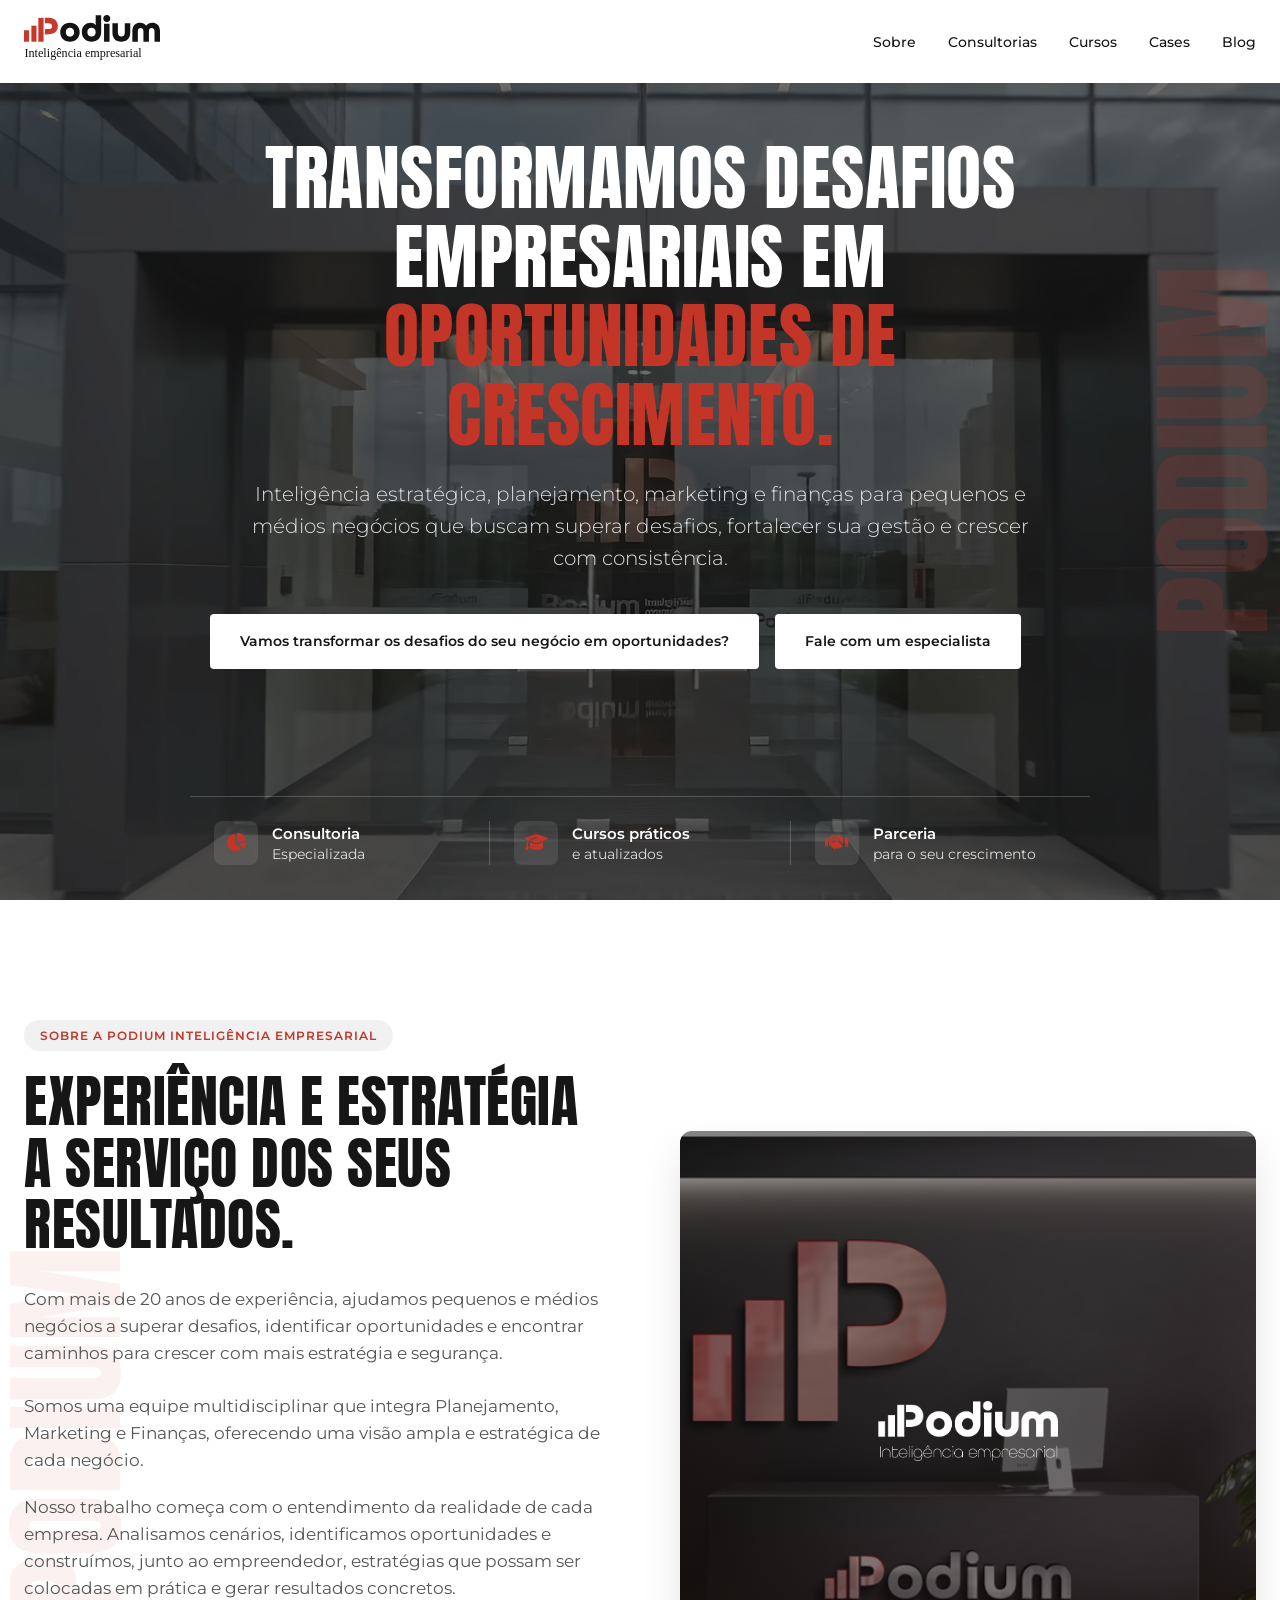
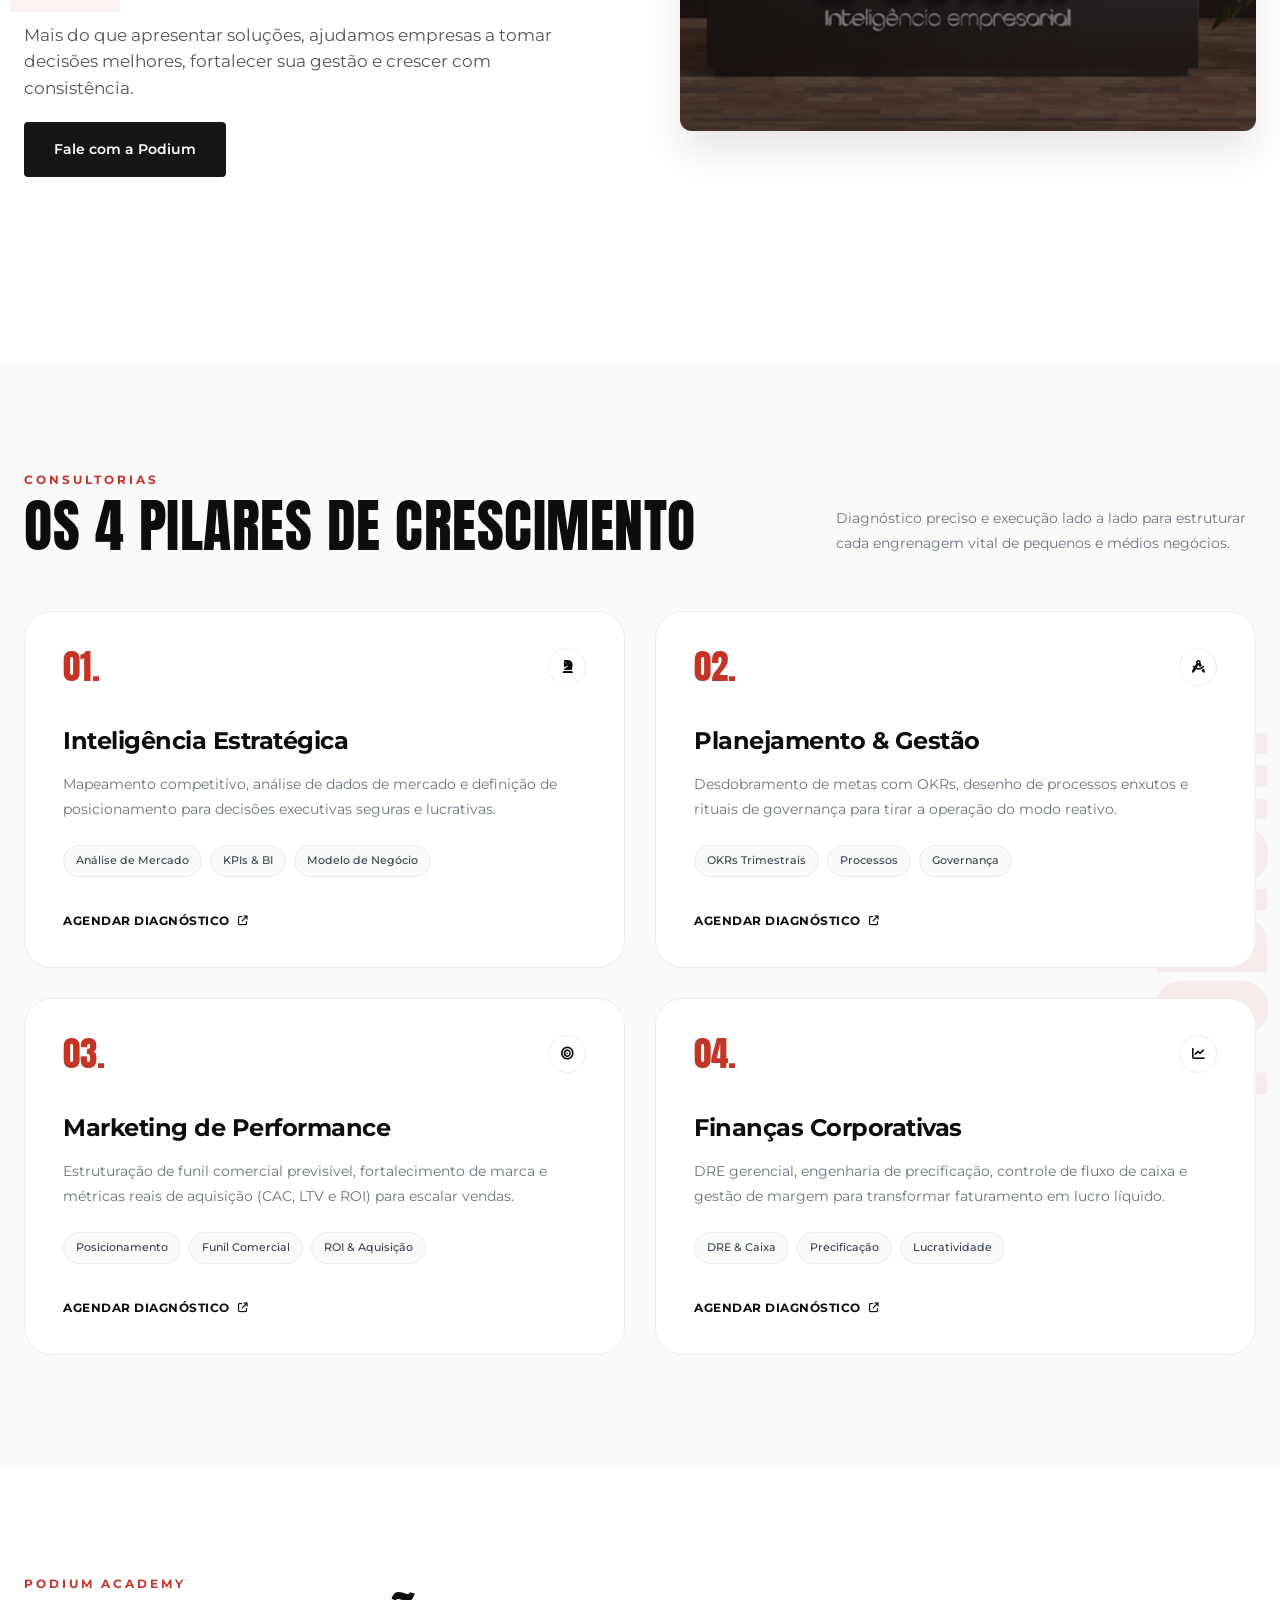
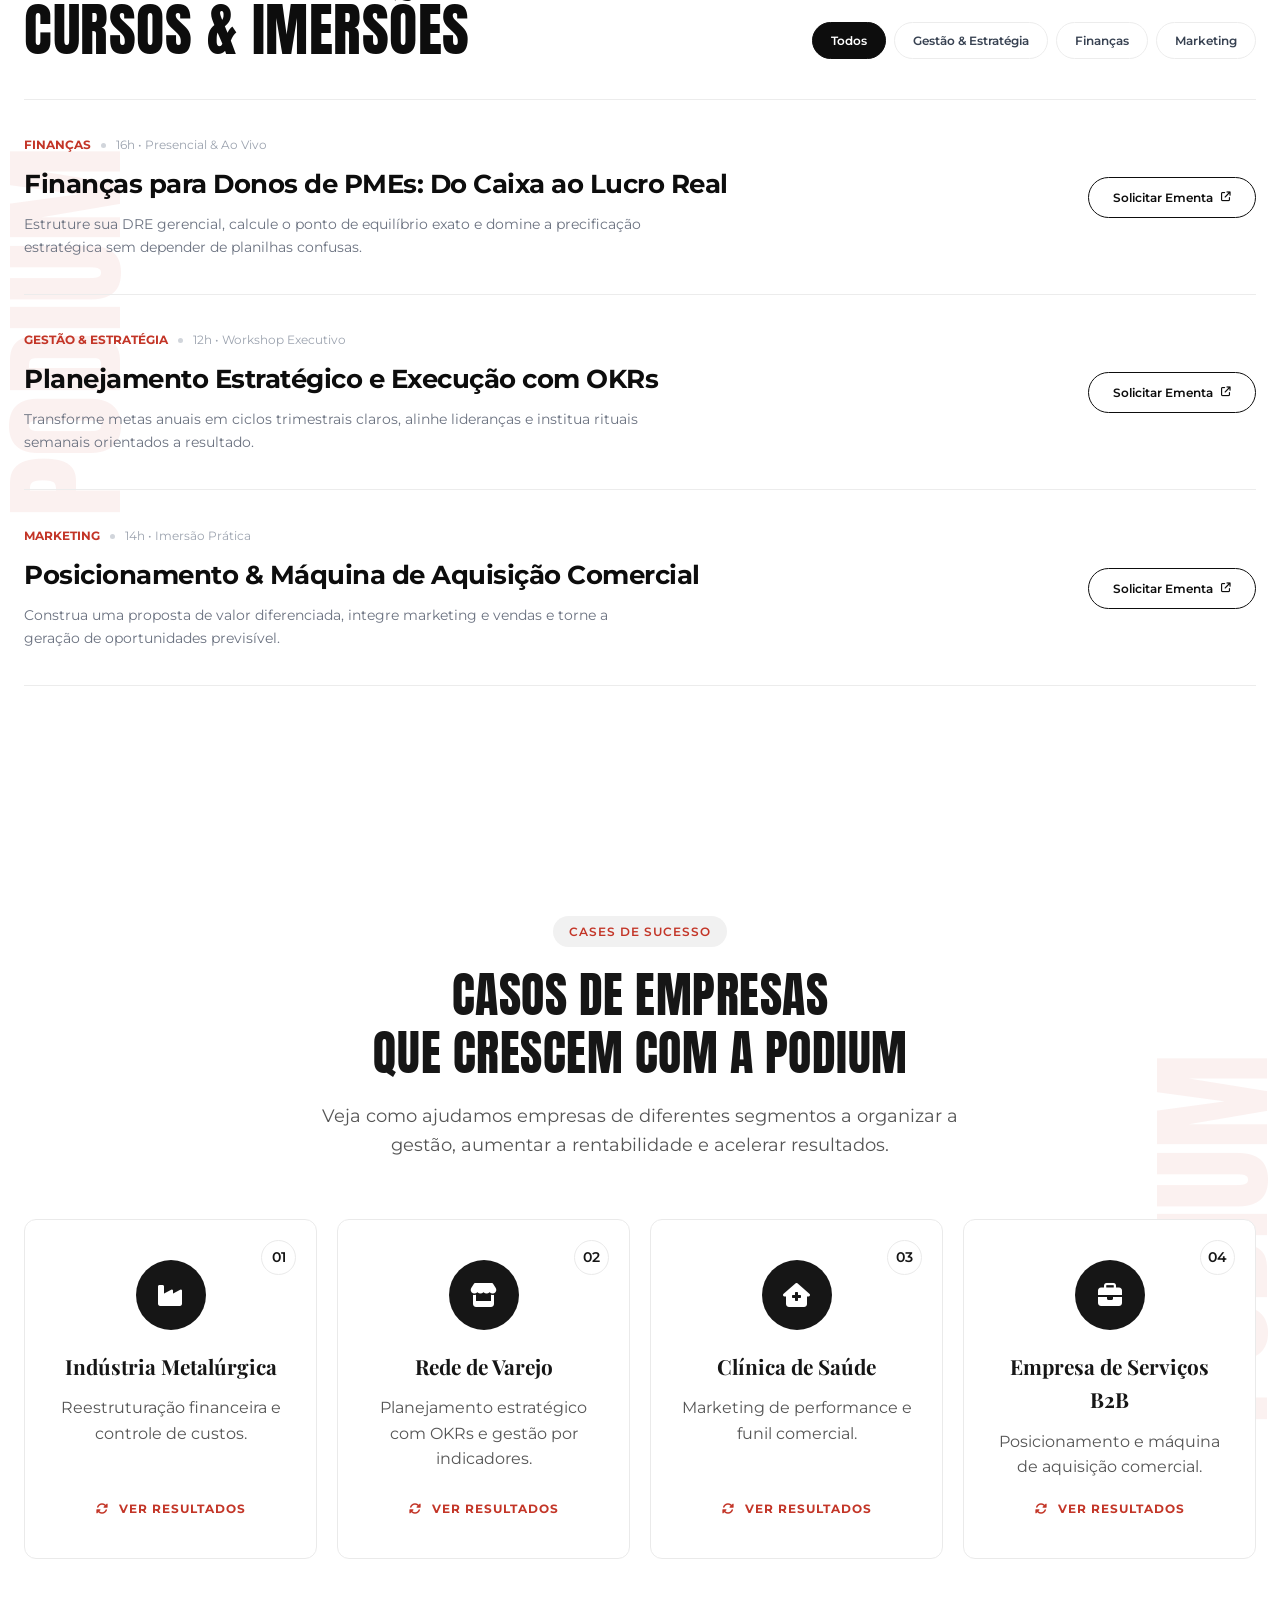
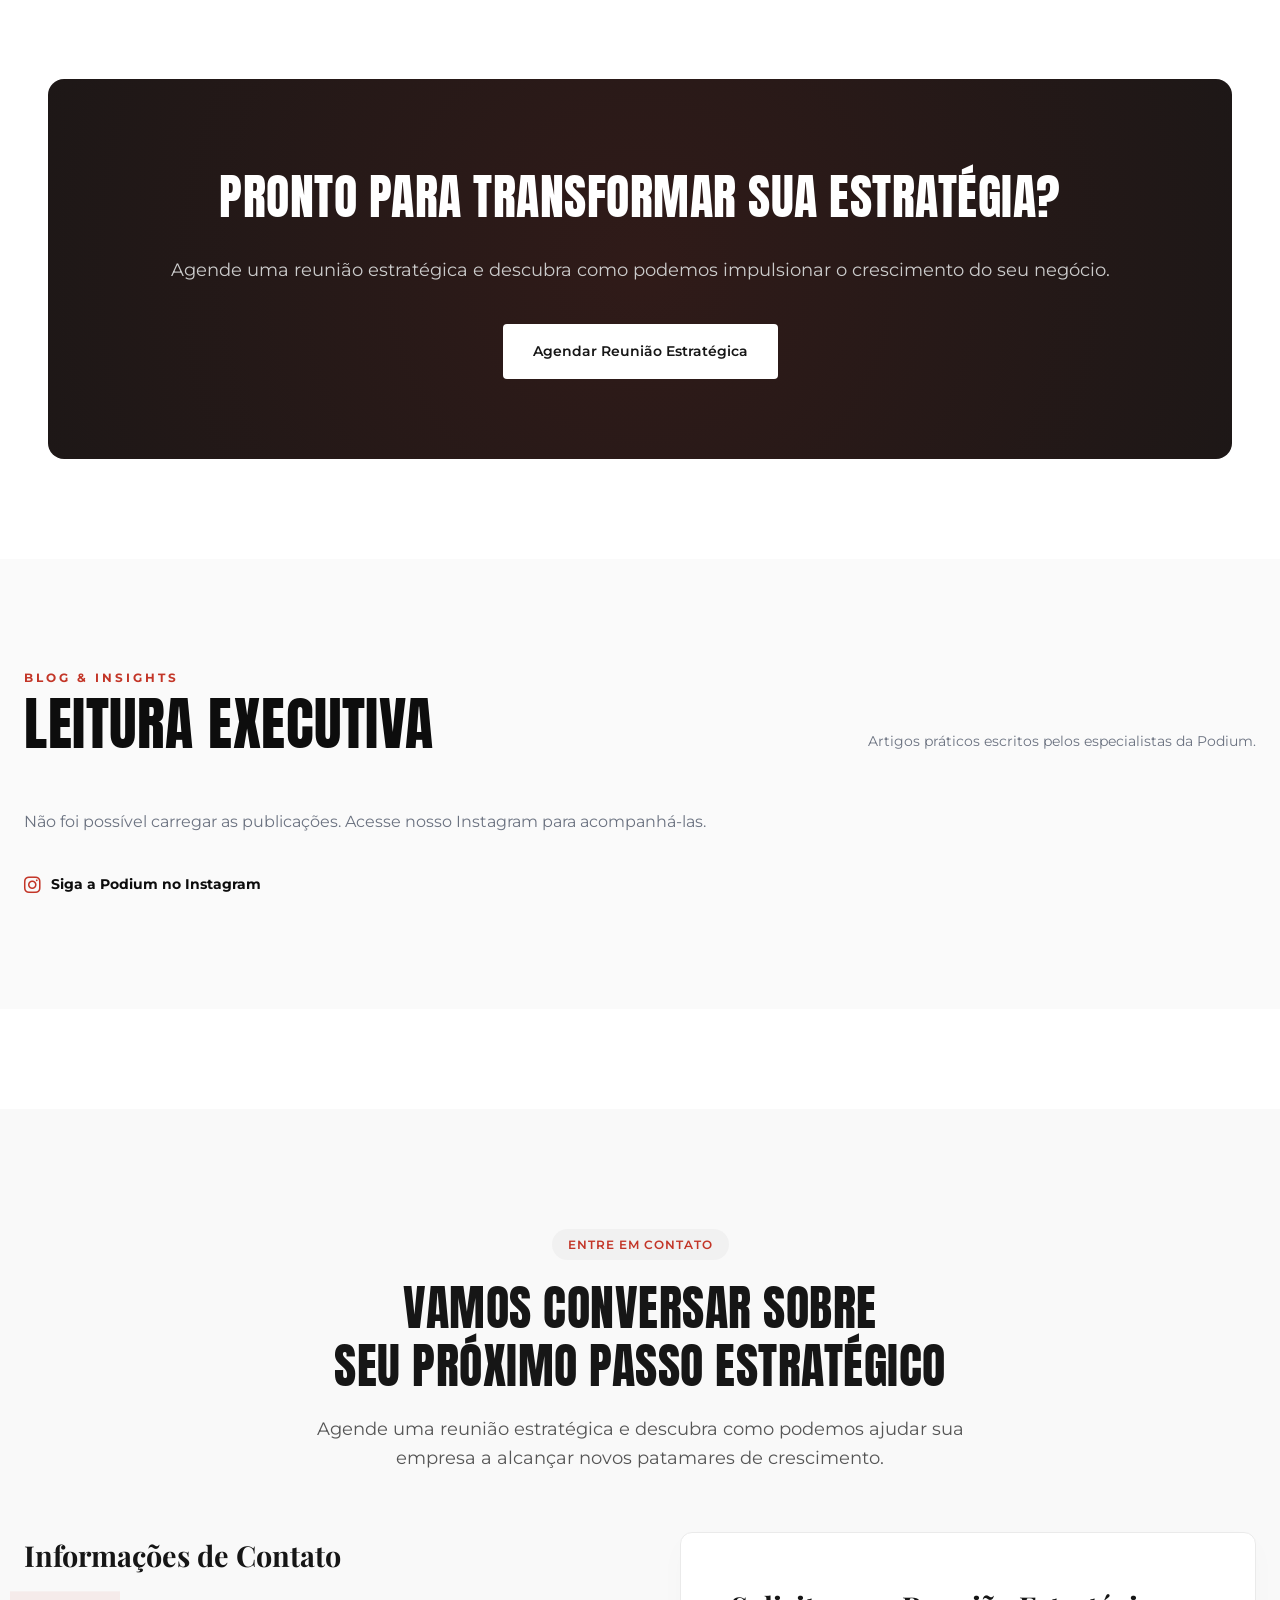
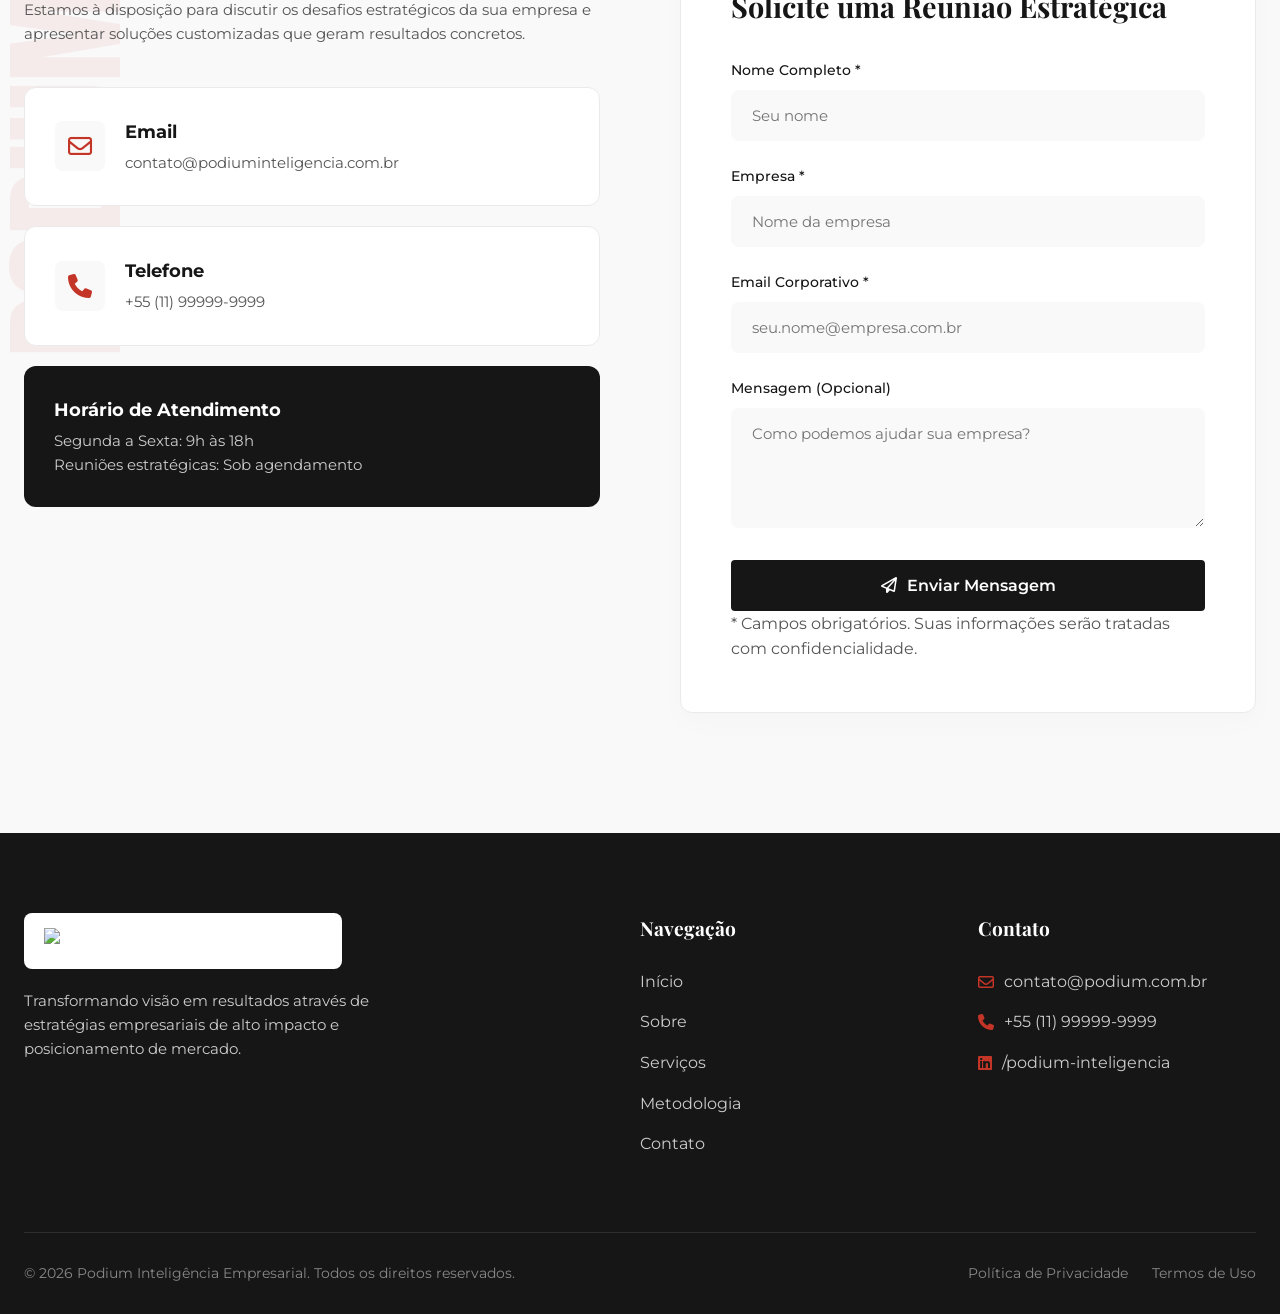
==== commit 5366df9c: "Atualiza seção de publicações do Instagram" ====
--- a/index.html
+++ b/index.html
@@ -380,7 +380,9 @@
         <p>Artigos práticos escritos pelos especialistas da Podium.</p>
       </div>
 
-      <div class="blog-grid" id="blog-grid" aria-live="polite"></div>
+      <div class="blog-grid" id="blog-grid" aria-live="polite">
+        <p class="blog-status">Carregando publicações do Instagram...</p>
+      </div>
       <a href="https://www.instagram.com/prof_saviooliveira/" id="blog-profile" target="_blank" rel="noopener noreferrer" class="blog-follow"><i class="fa-brands fa-instagram"></i> Siga a Podium no Instagram</a>
     </div>
   </section>
@@ -615,25 +617,23 @@
         if (event.key === 'Escape' && !modal.hidden) closeModal();
       });
 
-      // Cole aqui a URL do feed JSON do Instagram (ex.: Behold.so ou proxy da Graph API).
-      // Enquanto estiver vazia, são exibidos os posts de exemplo abaixo.
-      const INSTAGRAM_FEED_URL = '';
+      const INSTAGRAM_FEED_URL = 'https://feeds.behold.so/ruoIprUVMbUUWyLclydf';
       const INSTAGRAM_PROFILE_URL = 'https://www.instagram.com/prof_saviooliveira/';
-      const FALLBACK_POSTS = [
+      const EXAMPLE_POSTS = [
         {
-          caption: 'Faturamento não é lucro: 5 erros silenciosos que drenam o caixa das PMEs\nEntenda como corrigir a precificação e o ciclo financeiro para parar de crescer sem geração real de caixa.',
+          caption: 'Faturamento não é lucro: como cuidar do caixa da sua empresa\nEntenda a importância da precificação e do planejamento financeiro.',
           image: 'https://images.unsplash.com/photo-1554224155-6726b3ff858f?auto=format&fit=crop&w=800&q=60',
-          permalink: INSTAGRAM_PROFILE_URL, timestamp: ''
+          permalink: INSTAGRAM_PROFILE_URL
         },
         {
-          caption: 'Como tirar o planejamento estratégico do papel e engajar sua liderança\nDesdobre metas trimestrais e crie rituais semanais que mantêm toda a operação na mesma direção.',
+          caption: 'Como tirar o planejamento estratégico do papel\nDefina metas claras e acompanhe os resultados com sua equipe.',
           image: 'https://images.unsplash.com/photo-1552664730-d307ca884978?auto=format&fit=crop&w=800&q=60',
-          permalink: INSTAGRAM_PROFILE_URL, timestamp: ''
+          permalink: INSTAGRAM_PROFILE_URL
         },
         {
-          caption: 'Posicionamento estratégico: como parar de competir pelo menor preço\nConstrua uma proposta de valor clara para atrair clientes qualificados e elevar seu ticket médio.',
+          caption: 'Posicionamento estratégico: destaque o valor da sua empresa\nConstrua uma proposta de valor para atrair os clientes certos.',
           image: 'https://images.unsplash.com/photo-1460925895917-afdab827c52f?auto=format&fit=crop&w=800&q=60',
-          permalink: INSTAGRAM_PROFILE_URL, timestamp: ''
+          permalink: INSTAGRAM_PROFILE_URL
         }
       ];
 
@@ -642,18 +642,26 @@
 
       const normalizePost = post => ({
         caption: post.caption || '',
-        image: post.thumbnailUrl || post.thumbnail_url || post.mediaUrl || post.media_url || post.image || '',
+        image: post.sizes?.medium?.mediaUrl || post.thumbnailUrl || post.thumbnail_url ||
+          (post.mediaType !== 'VIDEO' ? (post.mediaUrl || post.media_url || post.image || '') : ''),
         permalink: post.permalink || INSTAGRAM_PROFILE_URL,
         timestamp: post.timestamp || ''
       });
 
-      const renderPosts = posts => {
+      const renderPosts = (posts, isExample = false) => {
         blogGrid.replaceChildren();
+        if (isExample) {
+          const status = document.createElement('p');
+          status.className = 'blog-status';
+          status.textContent = 'Ainda não há publicações no feed. Veja alguns exemplos enquanto isso.';
+          blogGrid.append(status);
+        }
         posts.slice(0, 6).forEach(post => {
           const lines = post.caption.split('\n').map(line => line.trim()).filter(Boolean);
           const title = clip(lines[0] || 'Novo post da Podium', 90);
           const excerpt = clip(lines.slice(1).join(' ') || '', 140);
-          const date = post.timestamp ? new Date(post.timestamp).toLocaleDateString('pt-BR', { day: '2-digit', month: 'short', year: 'numeric' }) : '';
+          const postDate = new Date(post.timestamp);
+          const date = post.timestamp && !Number.isNaN(postDate.getTime()) ? postDate.toLocaleDateString('pt-BR', { day: '2-digit', month: 'short', year: 'numeric' }) : '';
 
           const card = document.createElement('div');
           card.className = 'blog-card';
@@ -671,17 +679,19 @@
           const inner = make('div', 'blog-inner');
           const front = make('div', 'blog-face blog-front');
           const meta = make('div', 'blog-meta');
-          meta.append(make('span', '', 'Instagram'), make('span', '', date));
+          meta.append(make('span', '', isExample ? 'Exemplo' : 'Instagram'), make('span', '', date));
           const hint = make('span', 'blog-hint');
-          hint.innerHTML = '<i class="fa-solid fa-rotate"></i> Ver post';
+          hint.innerHTML = isExample
+            ? '<i class="fa-solid fa-rotate"></i> Ver exemplo'
+            : '<i class="fa-solid fa-rotate"></i> Ver post';
           front.append(meta, make('h3', '', title));
           if (excerpt) front.append(make('p', '', excerpt));
           front.append(hint);
 
           const back = make('div', 'blog-face blog-back');
-          if (post.image) back.style.setProperty('--blog-img', 'url("' + encodeURI(post.image).replace(/"/g, '%22') + '")');
+          if (post.image) back.style.setProperty('--blog-img', 'url(' + JSON.stringify(post.image) + ')');
           const content = make('div', 'blog-back-content');
-          const link = make('a', 'blog-link', 'Ver no Instagram ');
+          const link = make('a', 'blog-link', isExample ? 'Visitar perfil no Instagram ' : 'Ver no Instagram ');
           link.href = post.permalink;
           link.target = '_blank';
           link.rel = 'noopener noreferrer';
@@ -711,21 +721,32 @@
         }
       });
 
-      renderPosts(FALLBACK_POSTS);
-      if (INSTAGRAM_FEED_URL) {
-        fetch(INSTAGRAM_FEED_URL)
-          .then(response => response.json())
-          .then(data => {
-            const list = Array.isArray(data) ? data : (data.posts || data.data || []);
-            const posts = list.map(normalizePost).filter(post => post.image && post.caption);
-            if (posts.length) {
-              renderPosts(posts);
-              const profile = list[0] && list[0].username;
-              if (profile) document.getElementById('blog-profile').href = 'https://www.instagram.com/' + profile + '/';
-            }
-          })
-          .catch(() => {});
-      }
+      const showBlogStatus = message => {
+        const status = document.createElement('p');
+        status.className = 'blog-status';
+        status.textContent = message;
+        blogGrid.replaceChildren(status);
+      };
+
+      fetch(INSTAGRAM_FEED_URL)
+        .then(response => {
+          if (!response.ok) throw new Error('Instagram feed returned HTTP ' + response.status);
+          return response.json();
+        })
+        .then(data => {
+          if (!Array.isArray(data.posts)) throw new Error('Invalid Instagram feed response');
+          if (!data.posts.length) {
+            renderPosts(EXAMPLE_POSTS, true);
+            return;
+          }
+          const posts = data.posts.map(normalizePost).filter(post => post.image);
+          if (!posts.length) throw new Error('Instagram feed has no posts with images');
+          renderPosts(posts);
+        })
+        .catch(error => {
+          console.error('Não foi possível carregar o feed do Instagram:', error);
+          showBlogStatus('Não foi possível carregar as publicações. Acesse nosso Instagram para acompanhá-las.');
+        });
 
       document.querySelectorAll('.case-card').forEach(card => {
         const flip = () => {
--- a/index.css
+++ b/index.css
@@ -1378,6 +1378,11 @@
   gap: 32px;
 }
 
+.blog-status {
+  grid-column: 1 / -1;
+  color: #6b7280;
+}
+
 .blog-card {
   perspective: 1000px;
   min-height: 360px;
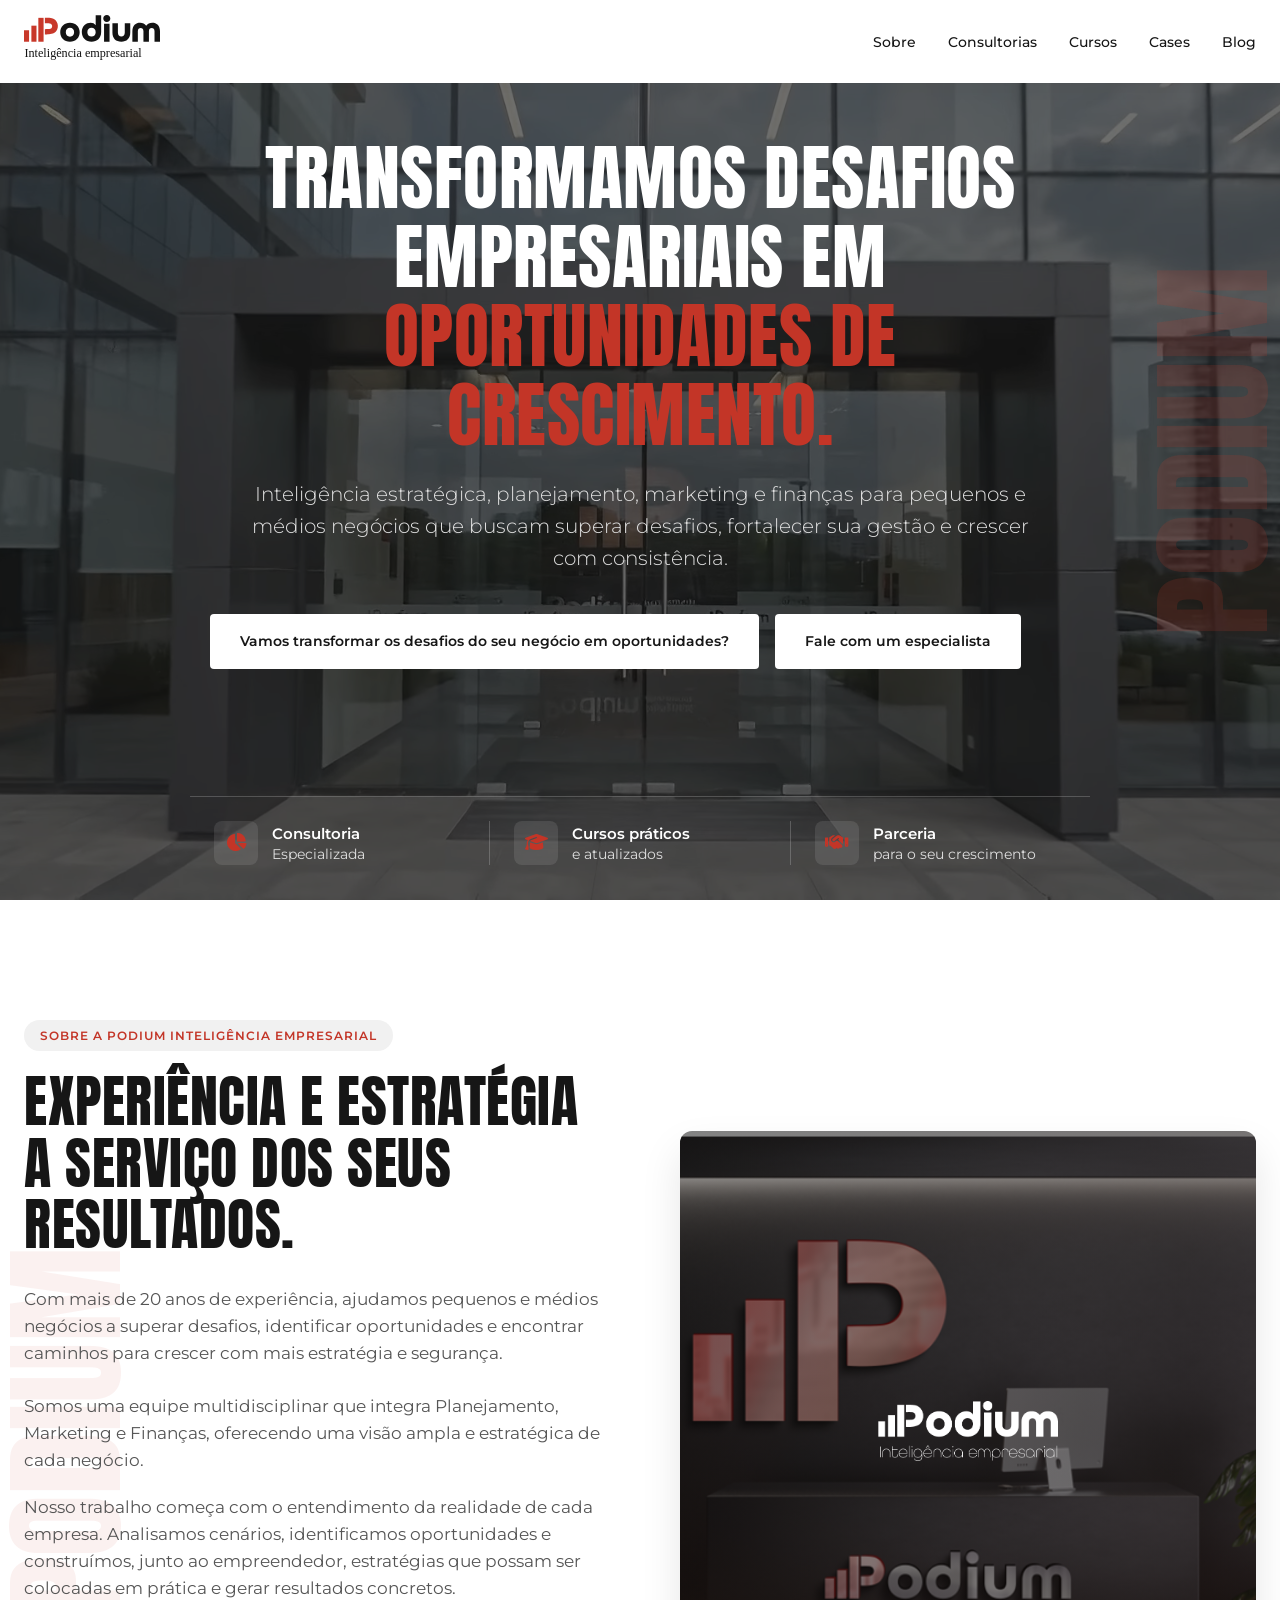
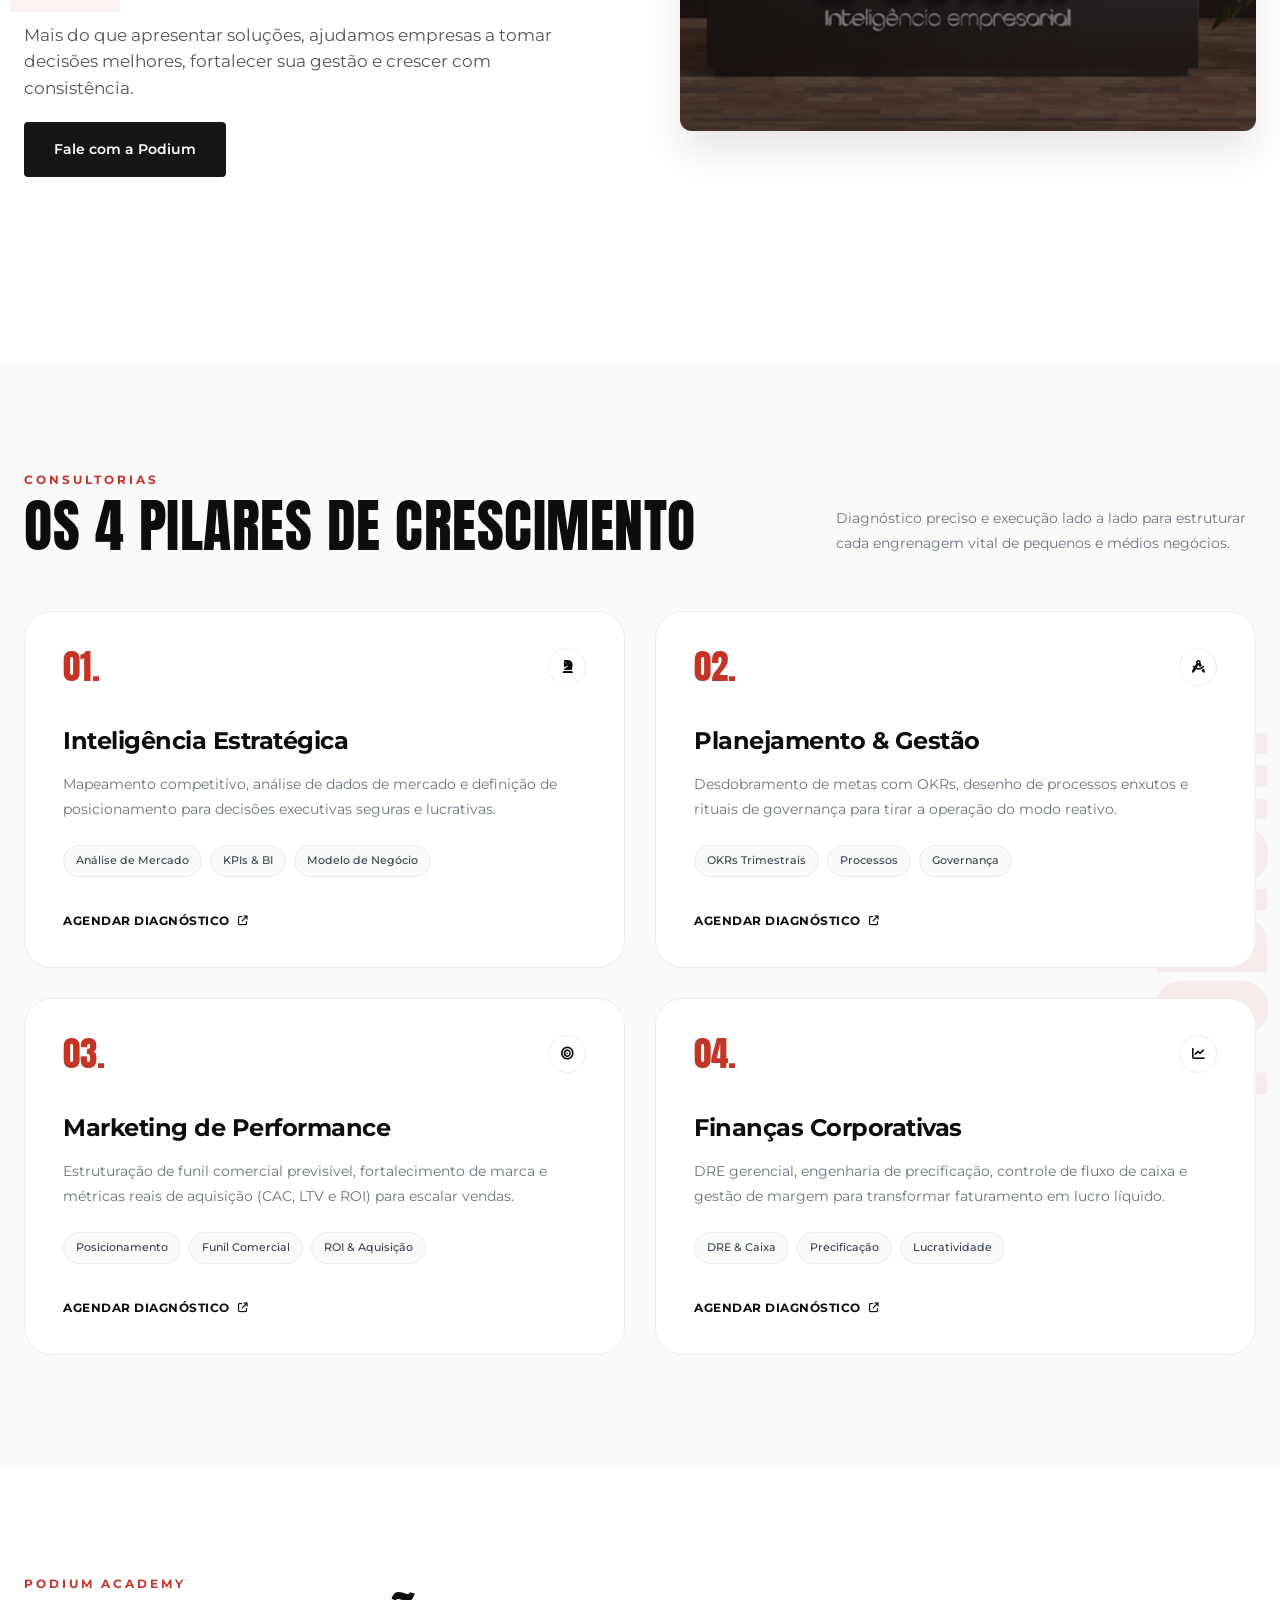
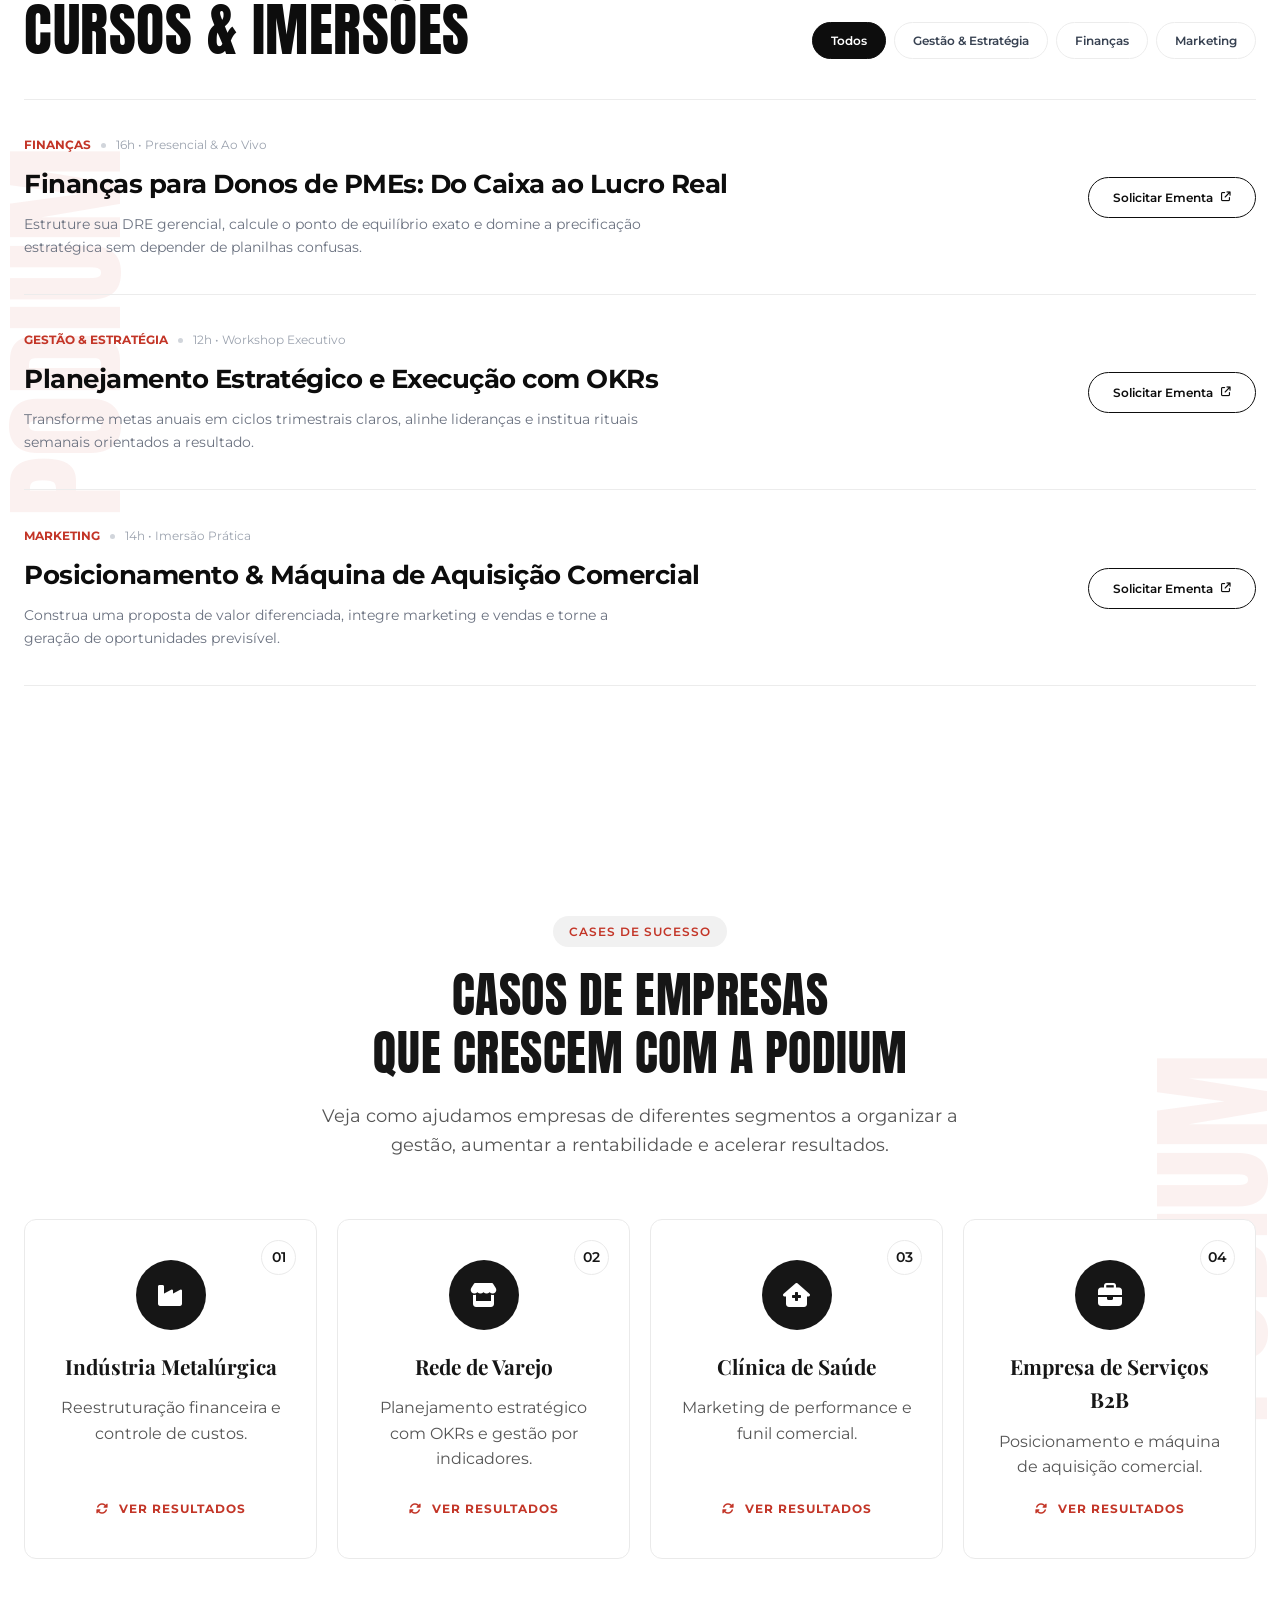
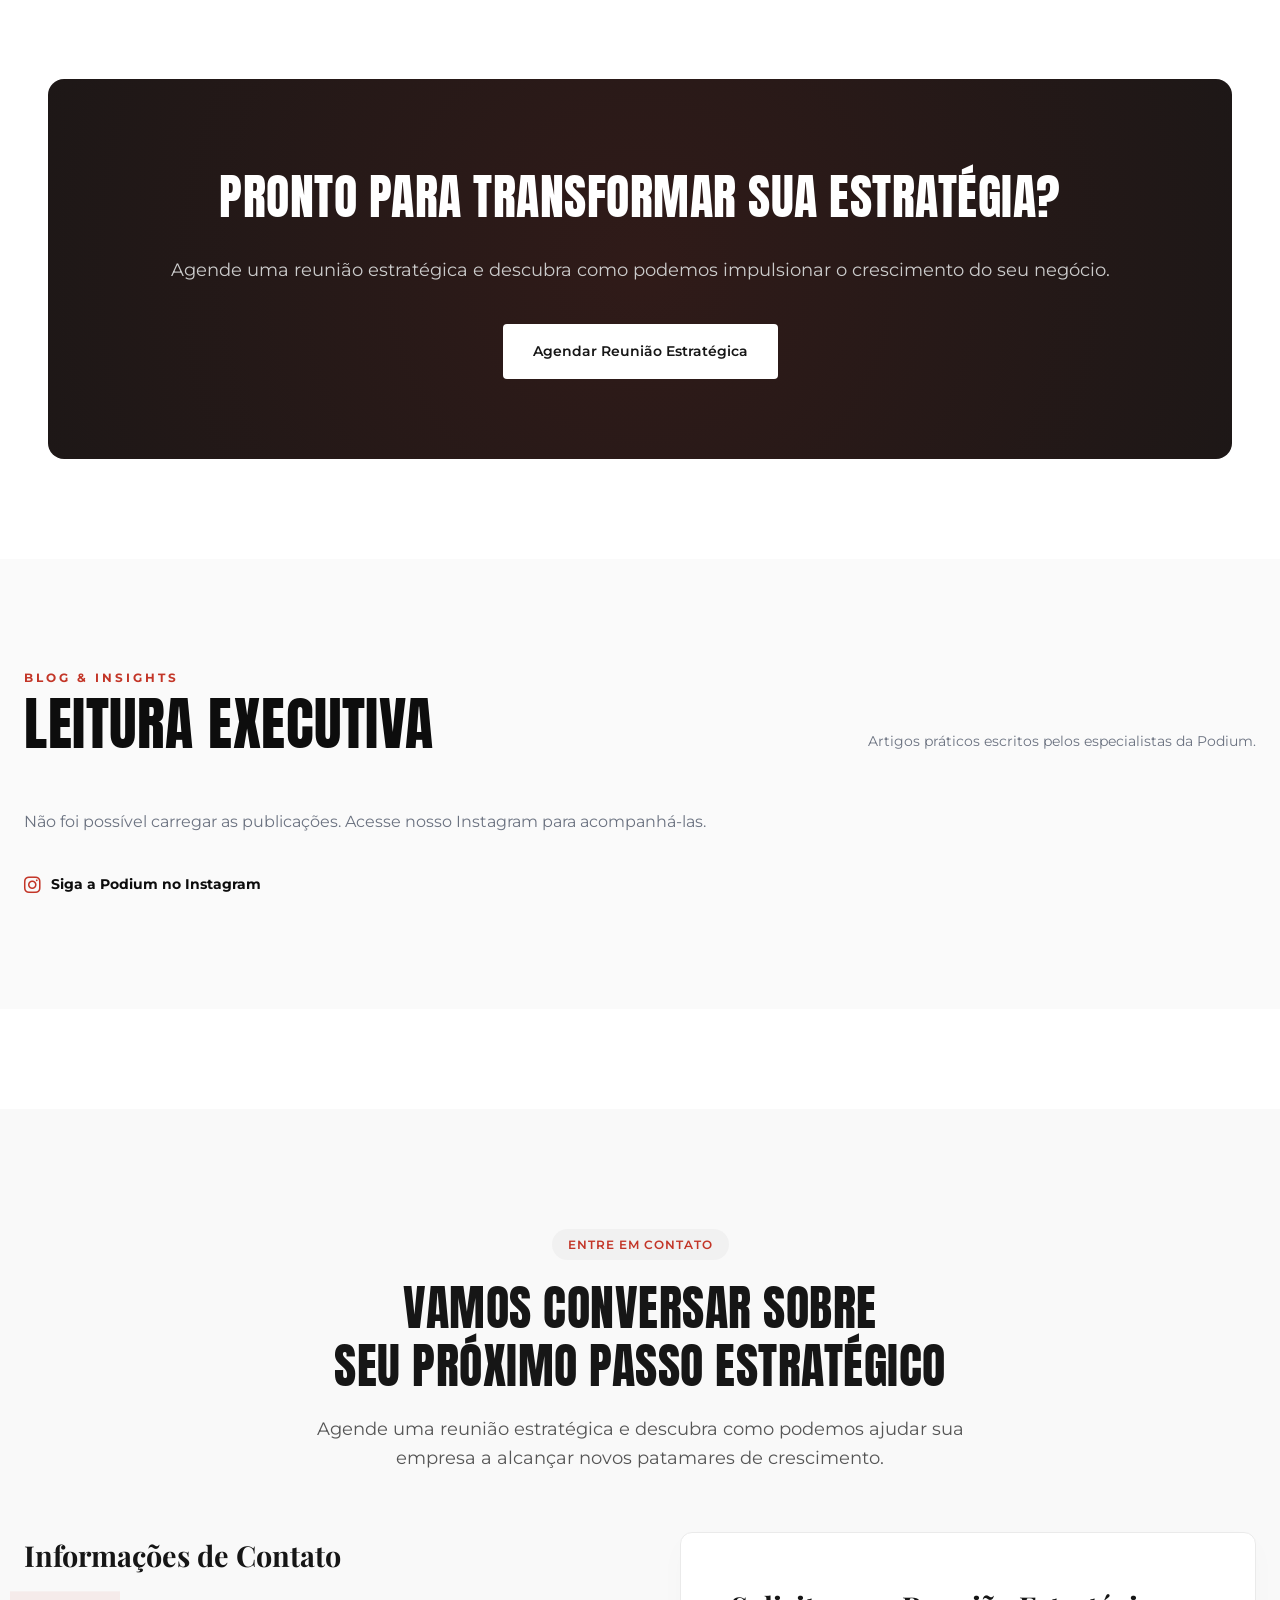
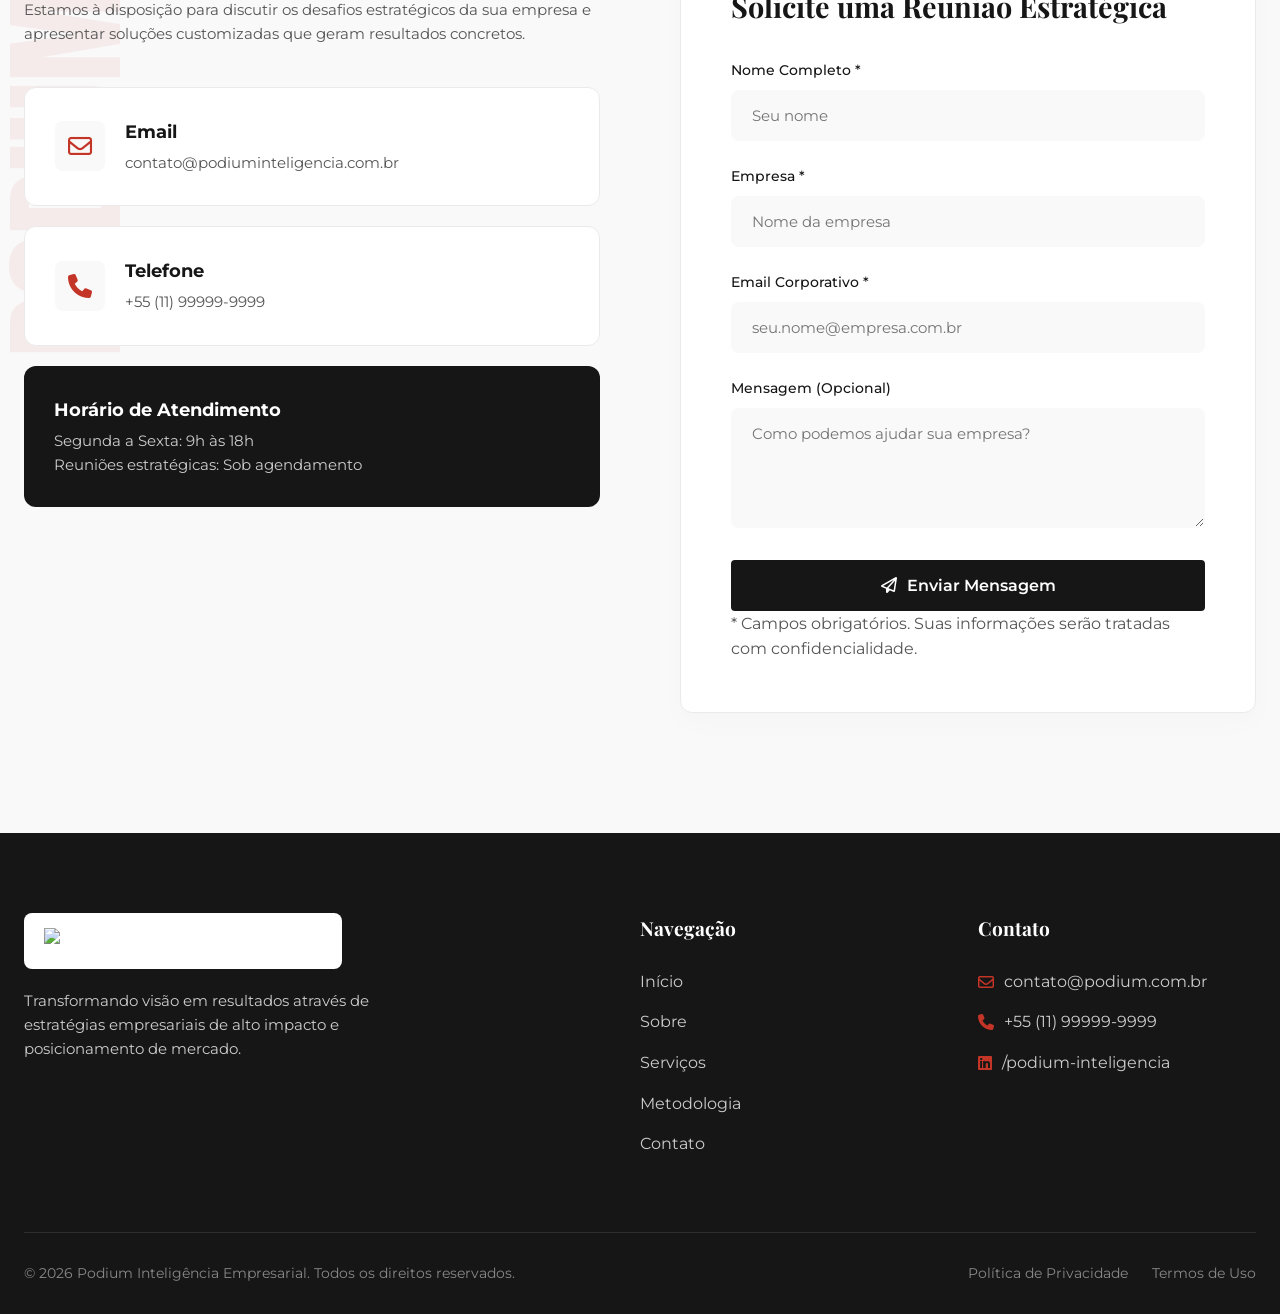
==== commit 75cbecbd: "Atualiza seção de publicações do Instagram" ====
--- a/index.html
+++ b/index.html
@@ -617,7 +617,7 @@
         if (event.key === 'Escape' && !modal.hidden) closeModal();
       });
 
-      const INSTAGRAM_FEED_URL = 'https://feeds.behold.so/ruoIprUVMbUUWyLclydf';
+      const INSTAGRAM_FEED_URL = 'https://feeds.behold.so/l7eDyovnRSdu8xsW532b';
       const INSTAGRAM_PROFILE_URL = 'https://www.instagram.com/prof_saviooliveira/';
       const EXAMPLE_POSTS = [
         {
@@ -696,7 +696,7 @@
           link.target = '_blank';
           link.rel = 'noopener noreferrer';
           link.insertAdjacentHTML('beforeend', '<i class="fa-brands fa-instagram"></i>');
-          content.append(make('p', '', clip(lines.join(' '), 180)), link);
+          content.append(make('p', '', clip(lines.join('\n'), 180)), link);
           back.append(content);
 
           inner.append(front, back);
--- a/index.css
+++ b/index.css
@@ -1499,6 +1499,7 @@
   font-size: 0.85rem;
   line-height: 1.6;
   color: #f0f0f0;
+  white-space: pre-line;
 }
 
 .blog-link {
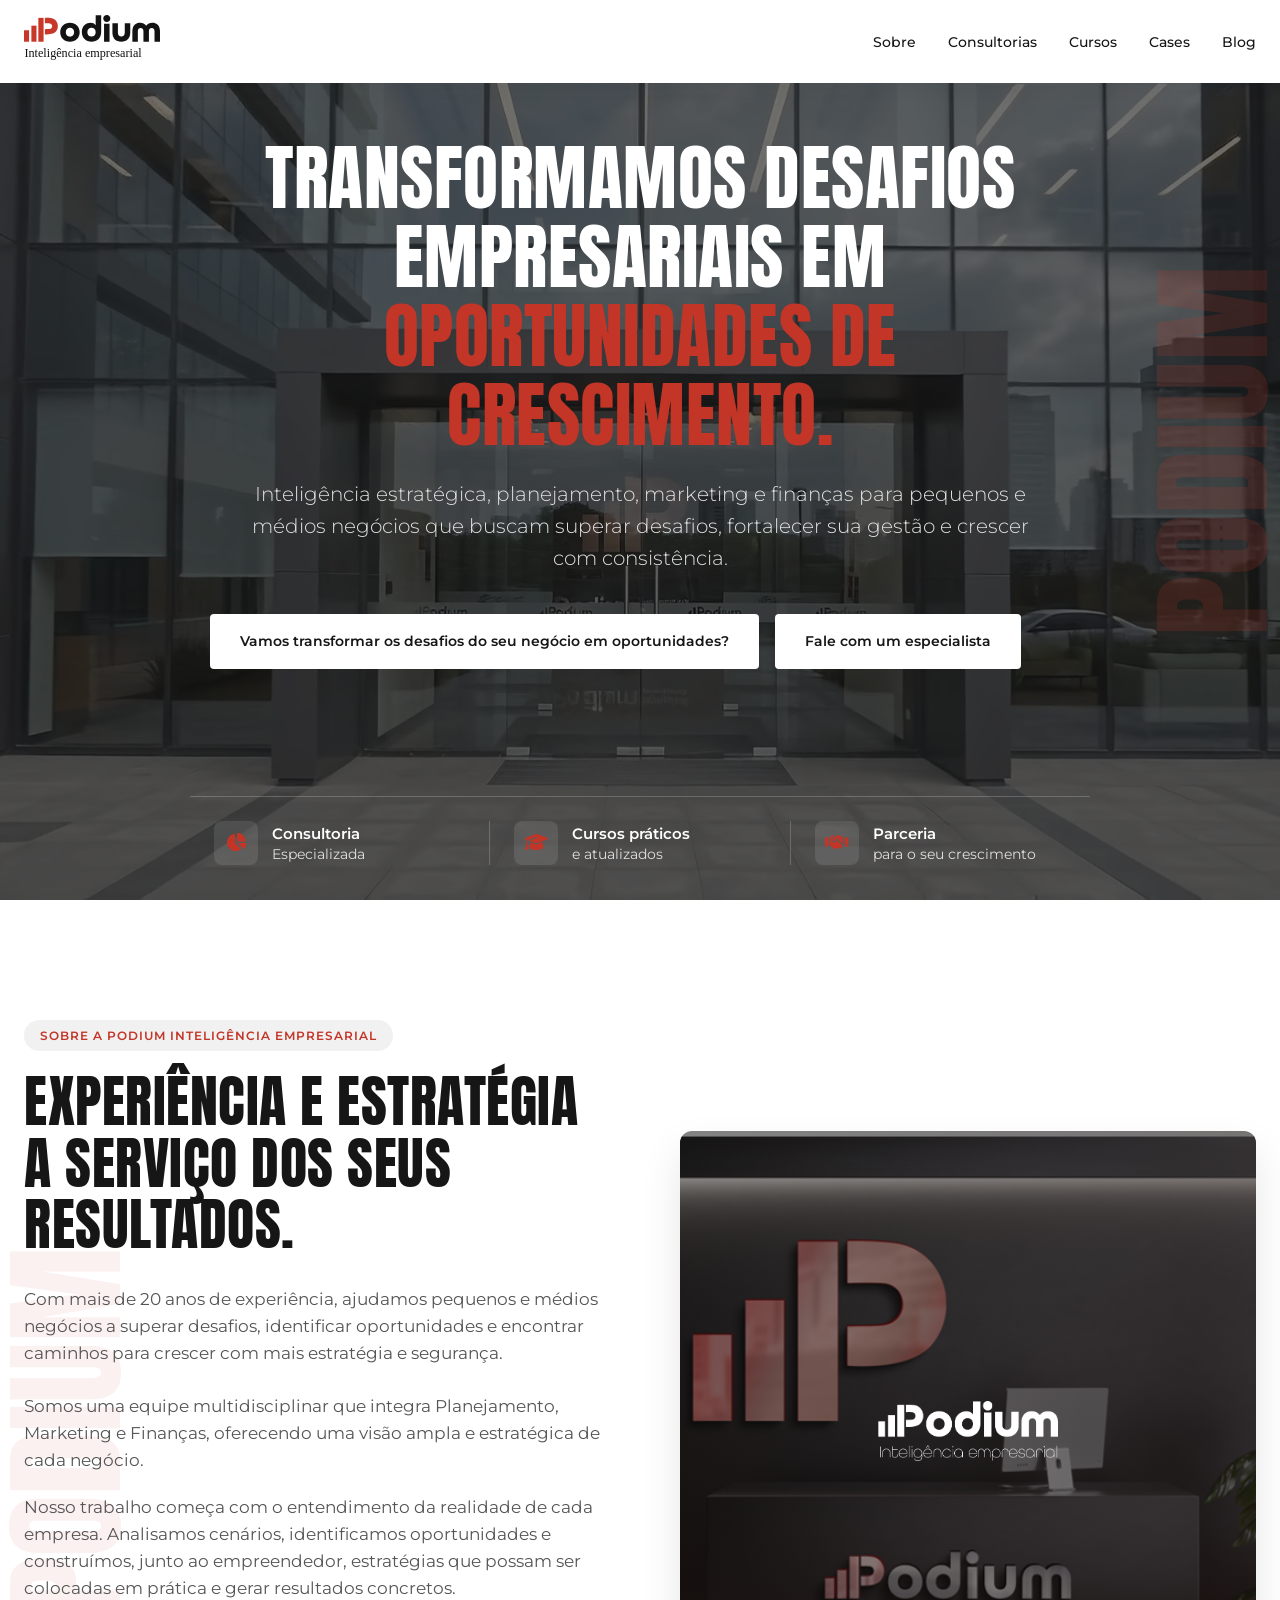
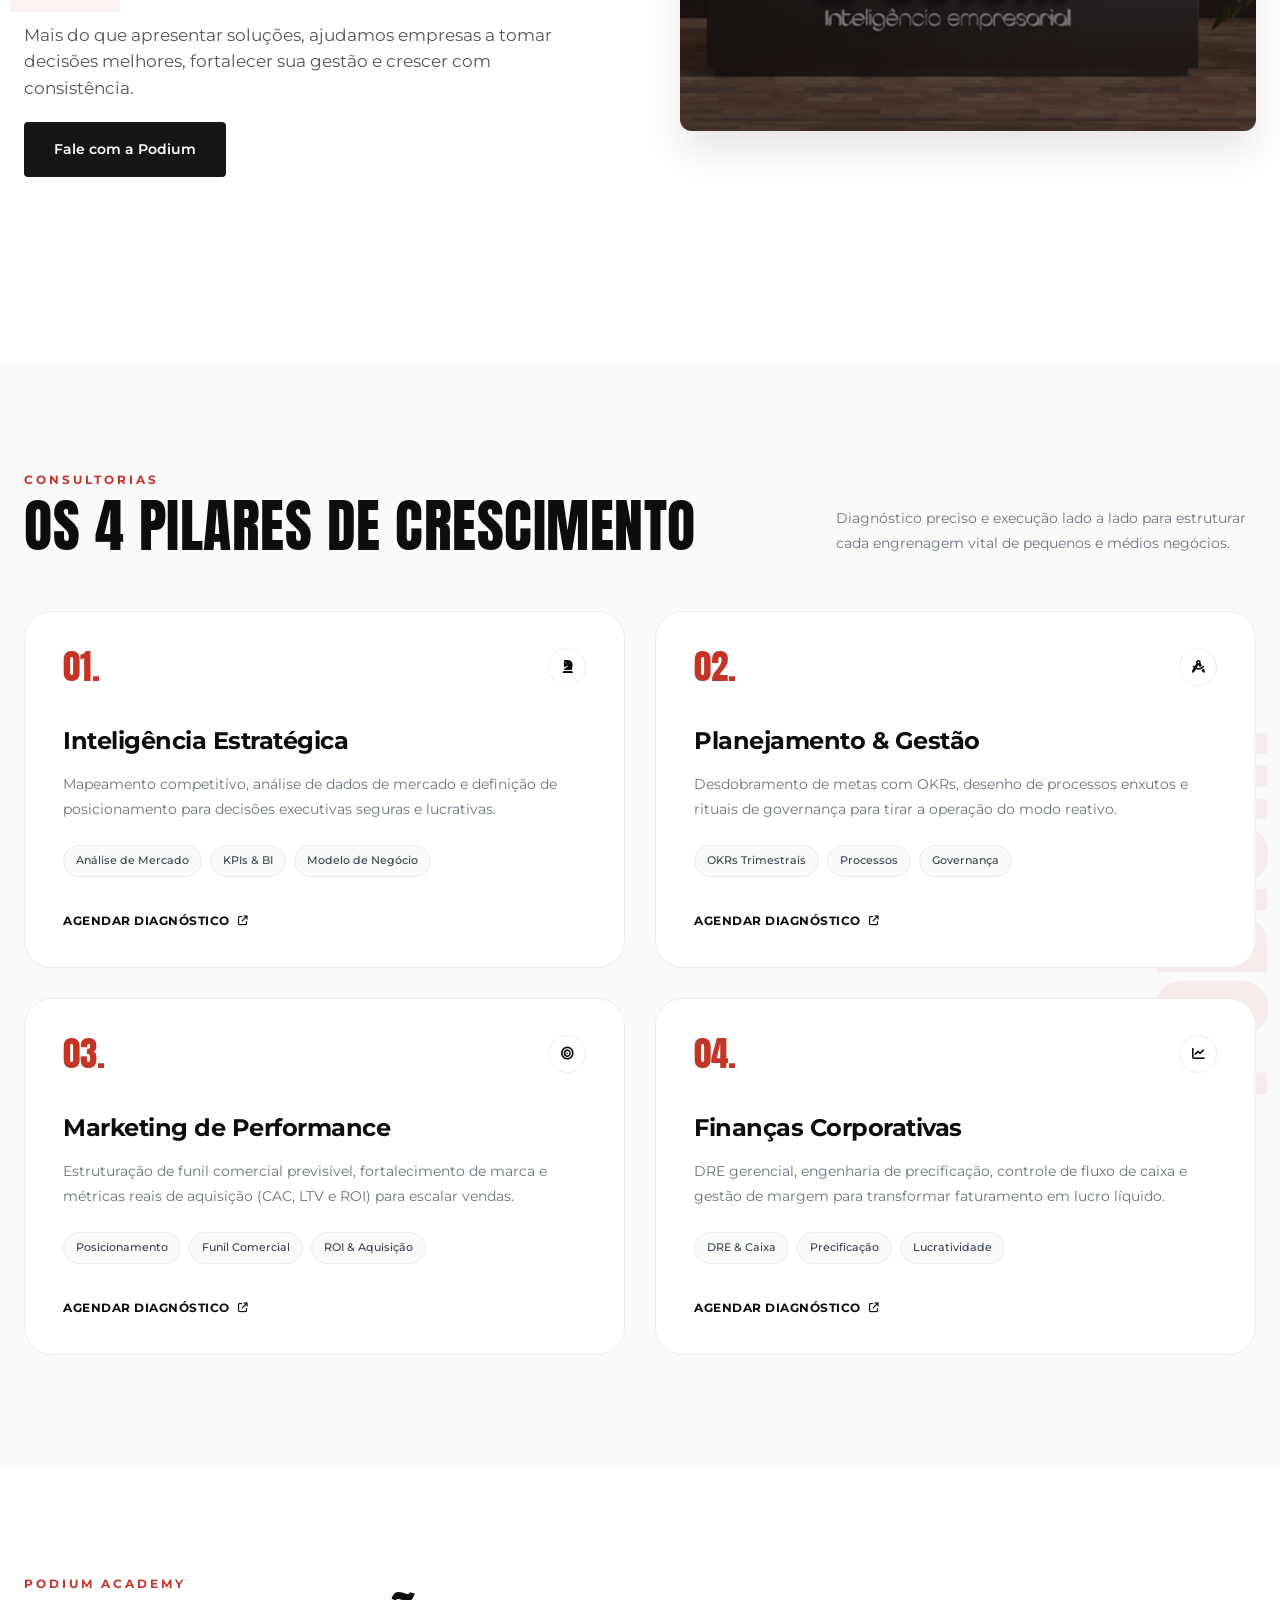
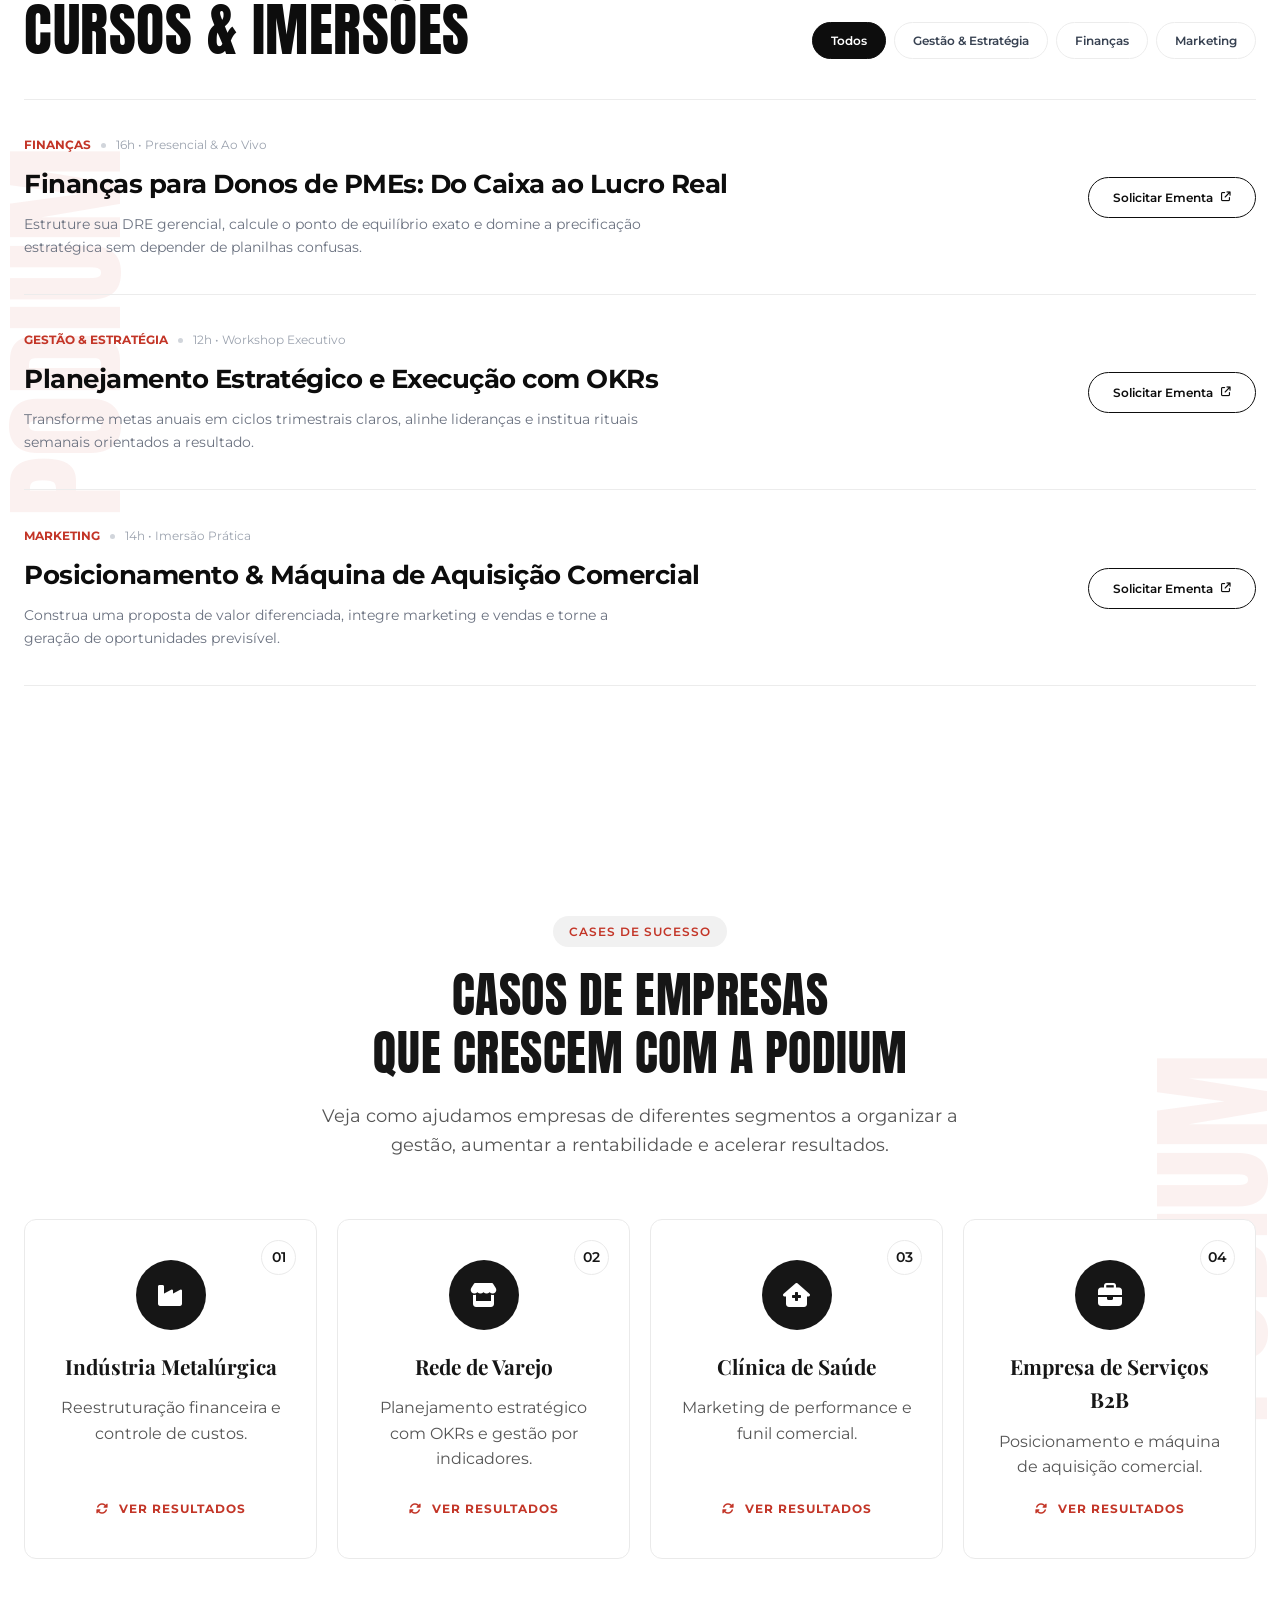
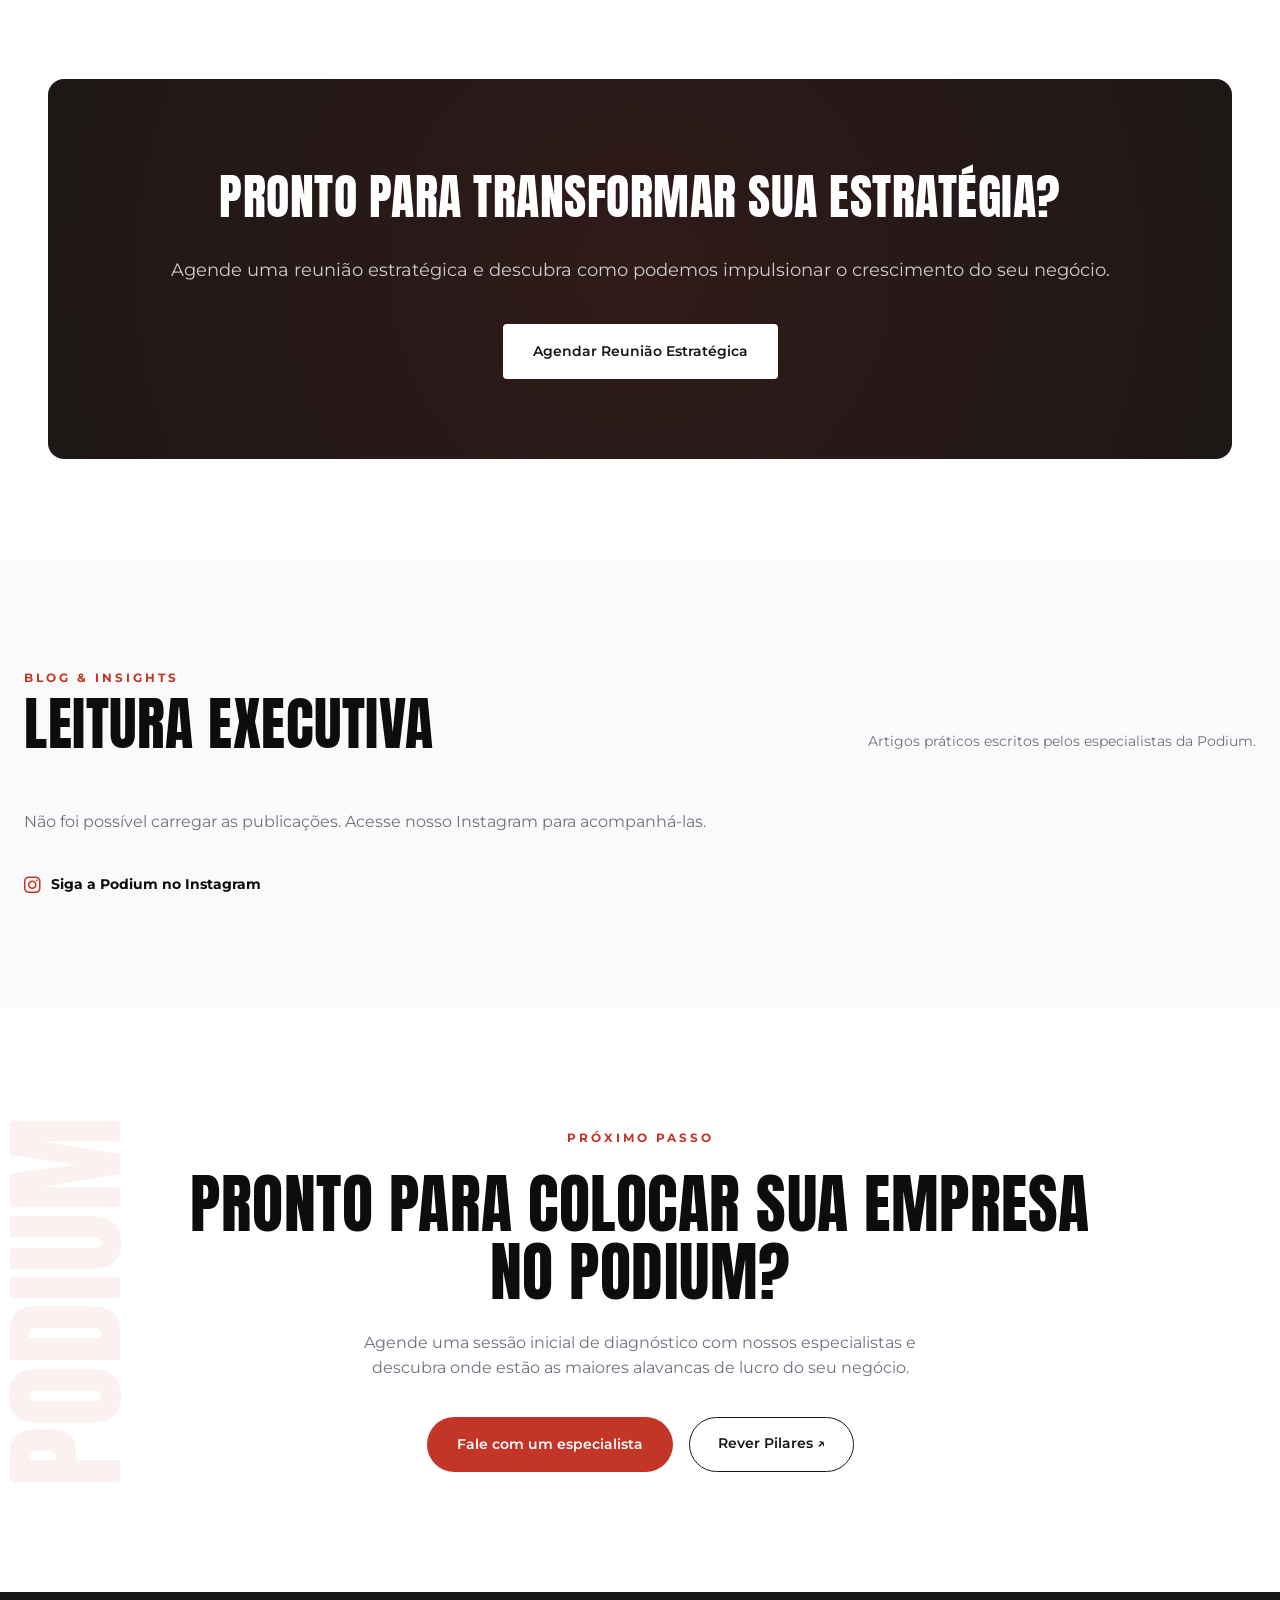
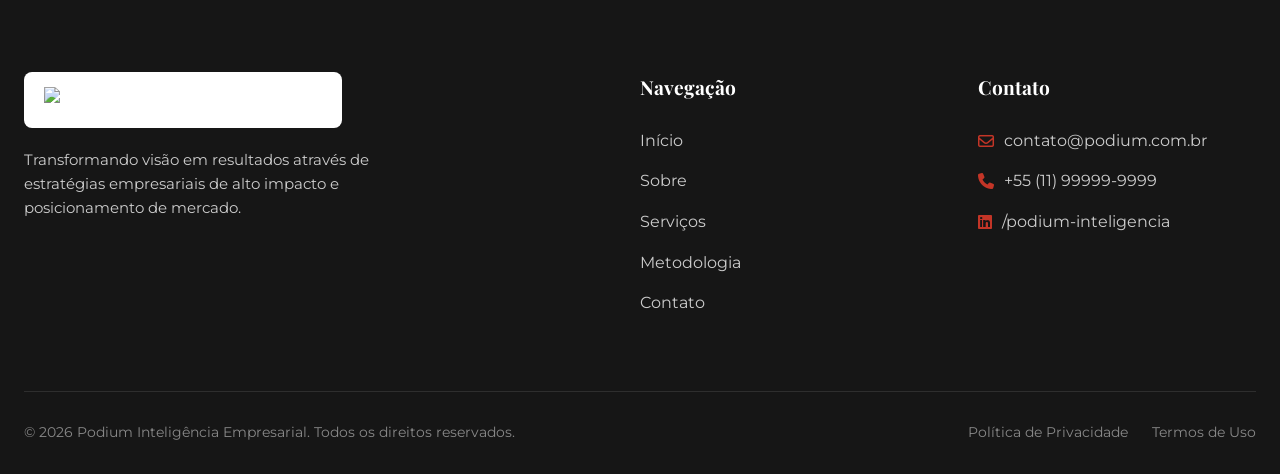
==== commit e0466bbc: "Atualiza seção de publicações do Instagram" ====
--- a/index.html
+++ b/index.html
@@ -389,67 +389,13 @@
 
   <!-- CONTACT SECTION -->
   <section id="contato" class="contact">
-    <div class="container text-center animate-on-scroll">
-      <span class="tag">Entre em Contato</span>
-      <h2 class="section-title">Vamos Conversar Sobre<br>Seu Próximo Passo Estratégico</h2>
-      <p class="section-subtitle">Agende uma reunião estratégica e descubra como podemos ajudar sua empresa a alcançar
-        novos patamares de crescimento.</p>
-    </div>
-
-    <div class="container contact-grid">
-      <div class="animate-on-scroll delay-1">
-        <h3 style="font-size: 1.8rem; margin-bottom: 20px;">Informações de Contato</h3>
-        <p style="margin-bottom: 40px; font-size: 0.95rem;">Estamos à disposição para discutir os desafios estratégicos
-          da sua empresa e apresentar soluções customizadas que geram resultados concretos.</p>
-
-        <div class="contact-info-block">
-          <i class="fa-regular fa-envelope"></i>
-          <div>
-            <h4>Email</h4>
-            <p>contato@podiuminteligencia.com.br</p>
-          </div>
-        </div>
-
-        <div class="contact-info-block">
-          <i class="fa-solid fa-phone"></i>
-          <div>
-            <h4>Telefone</h4>
-            <p>+55 (11) 99999-9999</p>
-          </div>
-        </div>
-
-        <div class="contact-info-block hours-block">
-          <div>
-            <h4>Horário de Atendimento</h4>
-            <p>Segunda a Sexta: 9h às 18h<br>Reuniões estratégicas: Sob agendamento</p>
-          </div>
-        </div>
-      </div>
-
-      <div class="contact-form animate-on-scroll delay-2">
-        <h3>Solicite uma Reunião Estratégica</h3>
-        <form action="#" method="POST">
-          <div class="form-group">
-            <label>Nome Completo *</label>
-            <input type="text" class="form-control" placeholder="Seu nome">
-          </div>
-          <div class="form-group">
-            <label>Empresa *</label>
-            <input type="text" class="form-control" placeholder="Nome da empresa">
-          </div>
-          <div class="form-group">
-            <label>Email Corporativo *</label>
-            <input type="email" class="form-control" placeholder="seu.nome@empresa.com.br">
-          </div>
-          <div class="form-group">
-            <label>Mensagem (Opcional)</label>
-            <textarea class="form-control" placeholder="Como podemos ajudar sua empresa?"></textarea>
-          </div>
-          <button type="submit" class="btn btn-submit">
-            <i class="fa-regular fa-paper-plane"></i> Enviar Mensagem
-          </button>
-          <p class="form-note">* Campos obrigatórios. Suas informações serão tratadas com confidencialidade.</p>
-        </form>
+    <div class="container contact-content animate-on-scroll">
+      <span class="pillars-eyebrow">Próximo passo</span>
+      <h2>Pronto para colocar sua empresa no Podium?</h2>
+      <p>Agende uma sessão inicial de diagnóstico com nossos especialistas e descubra onde estão as maiores alavancas de lucro do seu negócio.</p>
+      <div class="contact-actions">
+        <a href="https://wa.me/5511988831507" target="_blank" rel="noopener noreferrer" class="btn contact-primary">Fale com um especialista</a>
+        <a href="#consultorias" class="btn contact-secondary">Rever Pilares <span aria-hidden="true">↗</span></a>
       </div>
     </div>
   </section>
--- a/index.css
+++ b/index.css
@@ -1554,8 +1554,69 @@
 /* ================= CONTACT SECTION ================= */
 .contact {
   padding: 120px 0;
-  background-color: #f9f9f9;
-  margin-top: 100px;
+  background-color: #ffffff;
+}
+
+.contact-content {
+  text-align: center;
+}
+
+.contact-content h2 {
+  max-width: 930px;
+  margin: 24px auto;
+  color: #0d0d0d;
+  font-size: clamp(2.4rem, 5vw, 4rem);
+  line-height: 1.05;
+}
+
+.contact-content p {
+  max-width: 580px;
+  margin: 0 auto;
+  color: #6b7280;
+  font-size: 1rem;
+  line-height: 1.6;
+}
+
+.contact-actions {
+  display: flex;
+  justify-content: center;
+  flex-wrap: wrap;
+  gap: 16px;
+  margin-top: 36px;
+}
+
+.contact-actions .btn {
+  border-radius: 999px;
+}
+
+.contact-primary {
+  background-color: var(--primary);
+  color: #ffffff;
+}
+
+.contact-primary:hover {
+  background-color: #a82c20;
+}
+
+.contact-secondary {
+  border: 1px solid #161616;
+  color: #161616;
+}
+
+.contact-secondary:hover {
+  background-color: #161616;
+  color: #ffffff;
+}
+
+.contact-actions .btn:focus-visible {
+  outline: 3px solid var(--primary);
+  outline-offset: 3px;
+}
+
+@media (max-width: 768px) {
+  .contact {
+    padding: 80px 0;
+  }
 }
 
 .contact-grid {
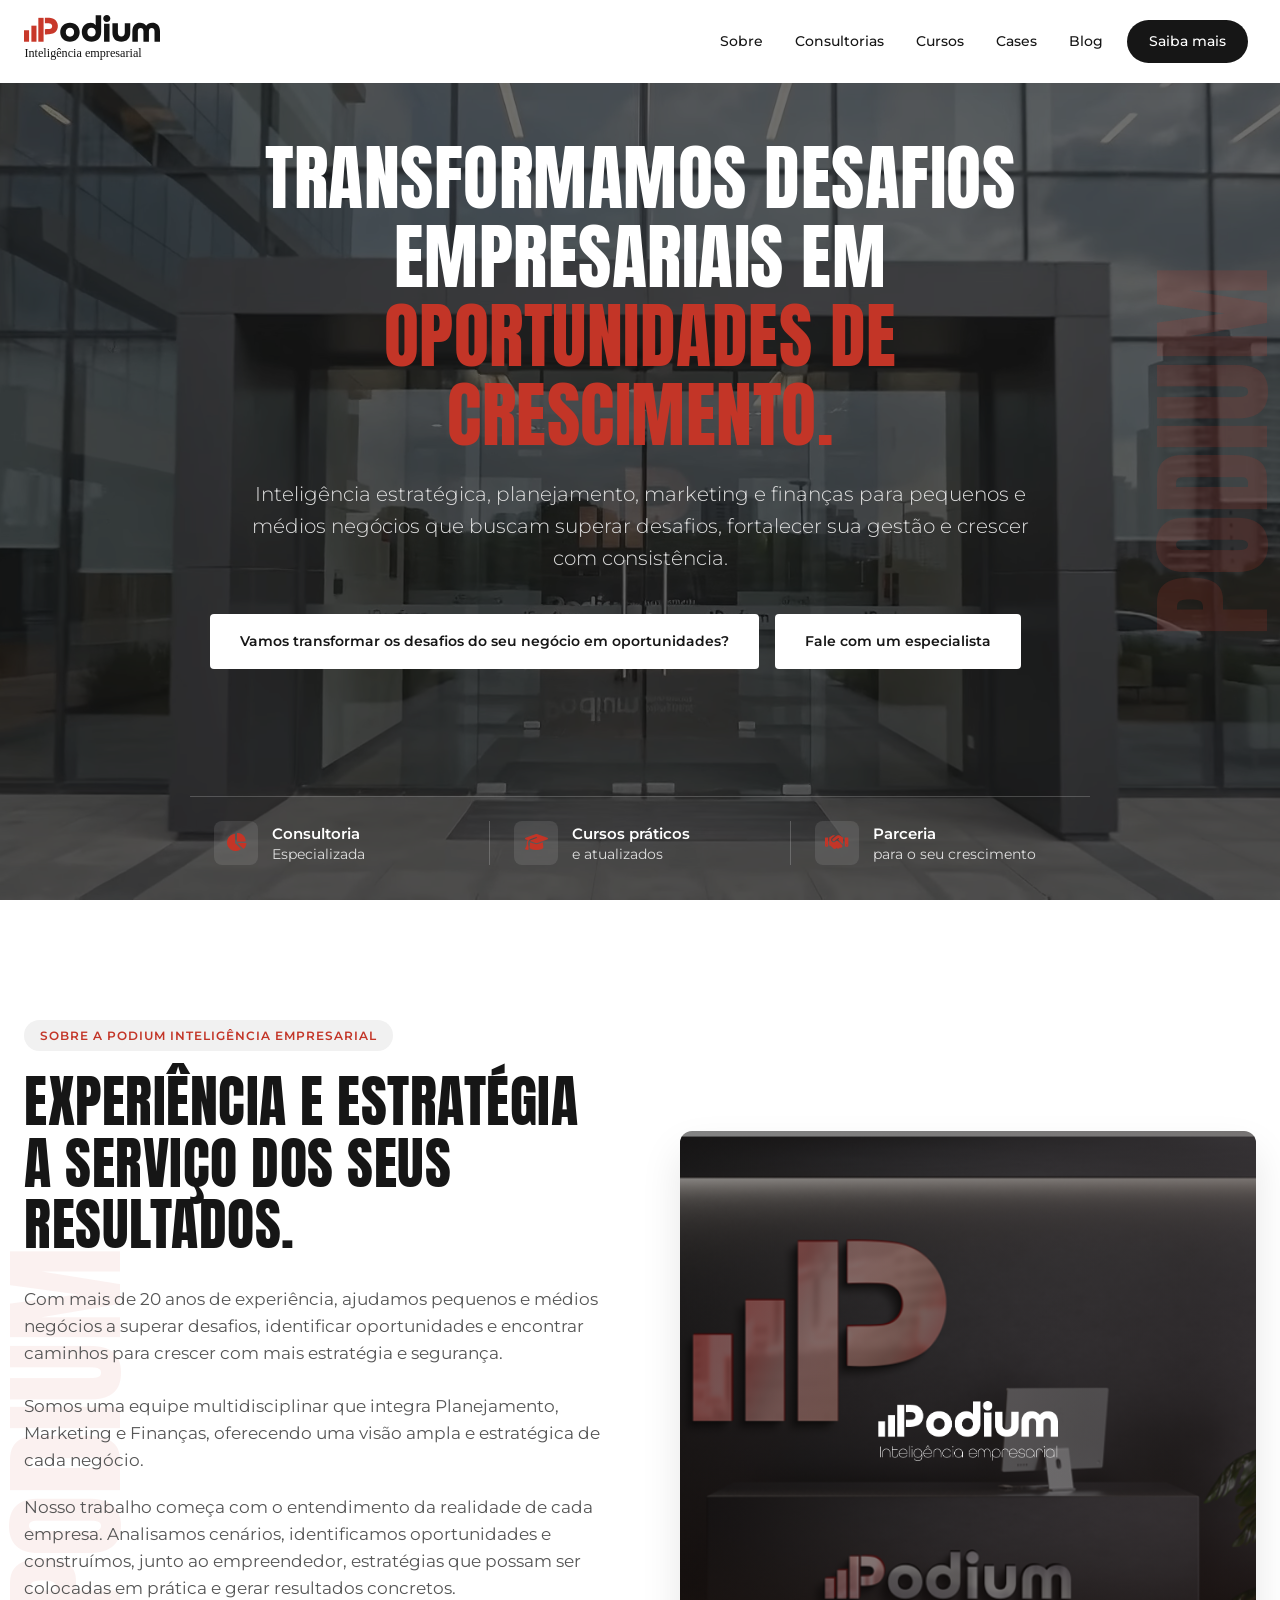
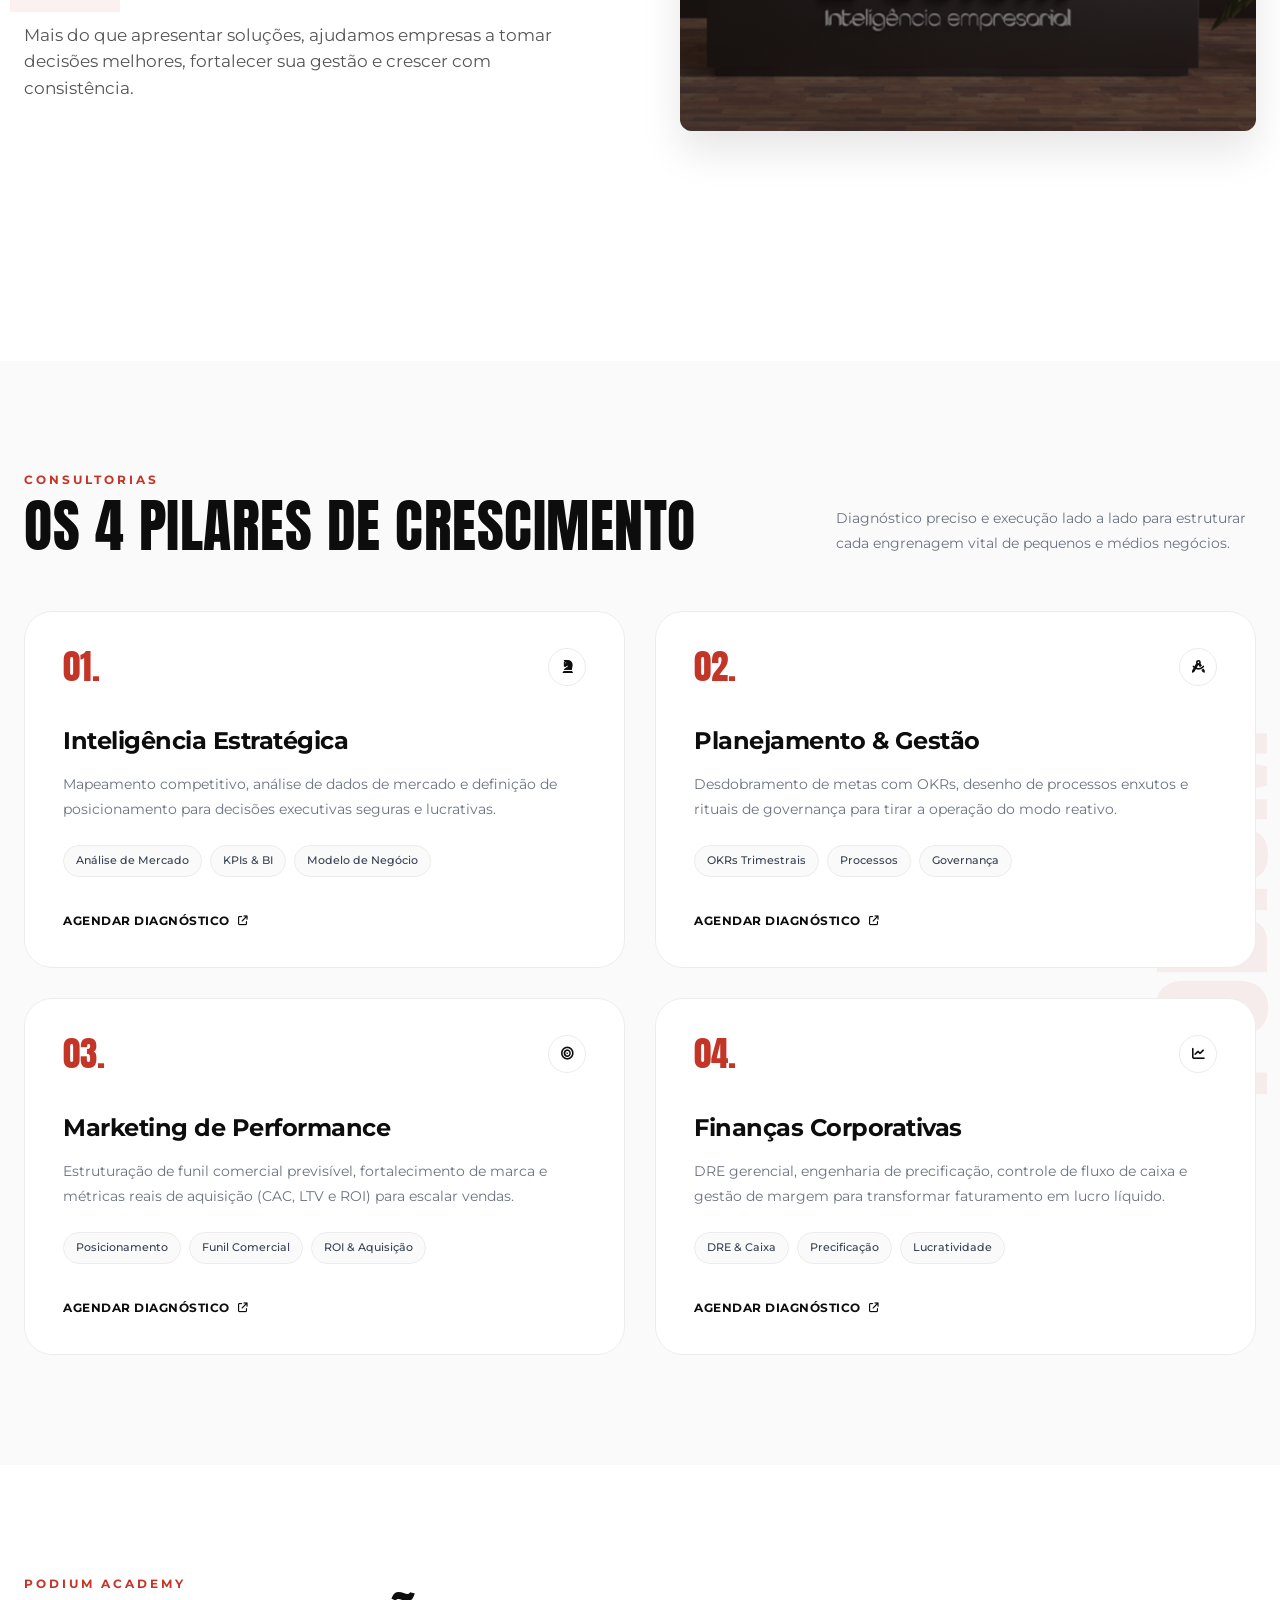
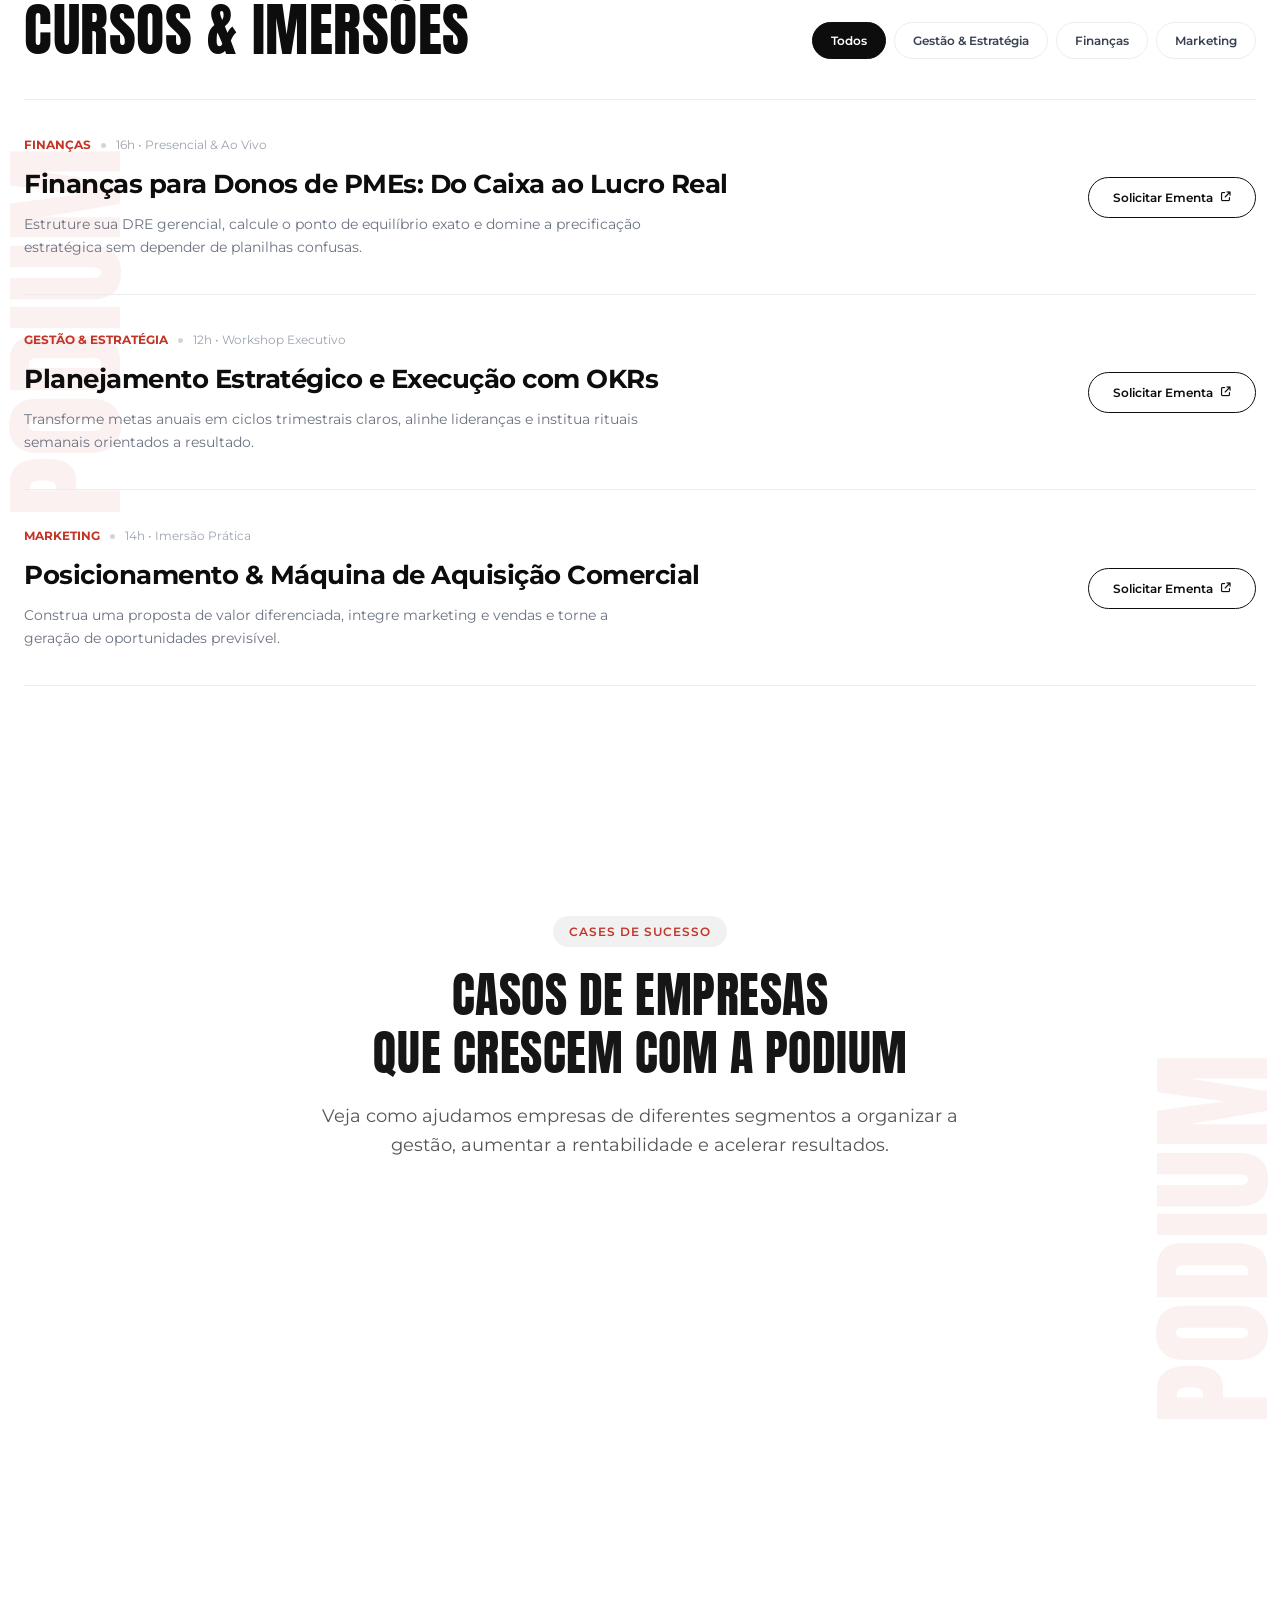
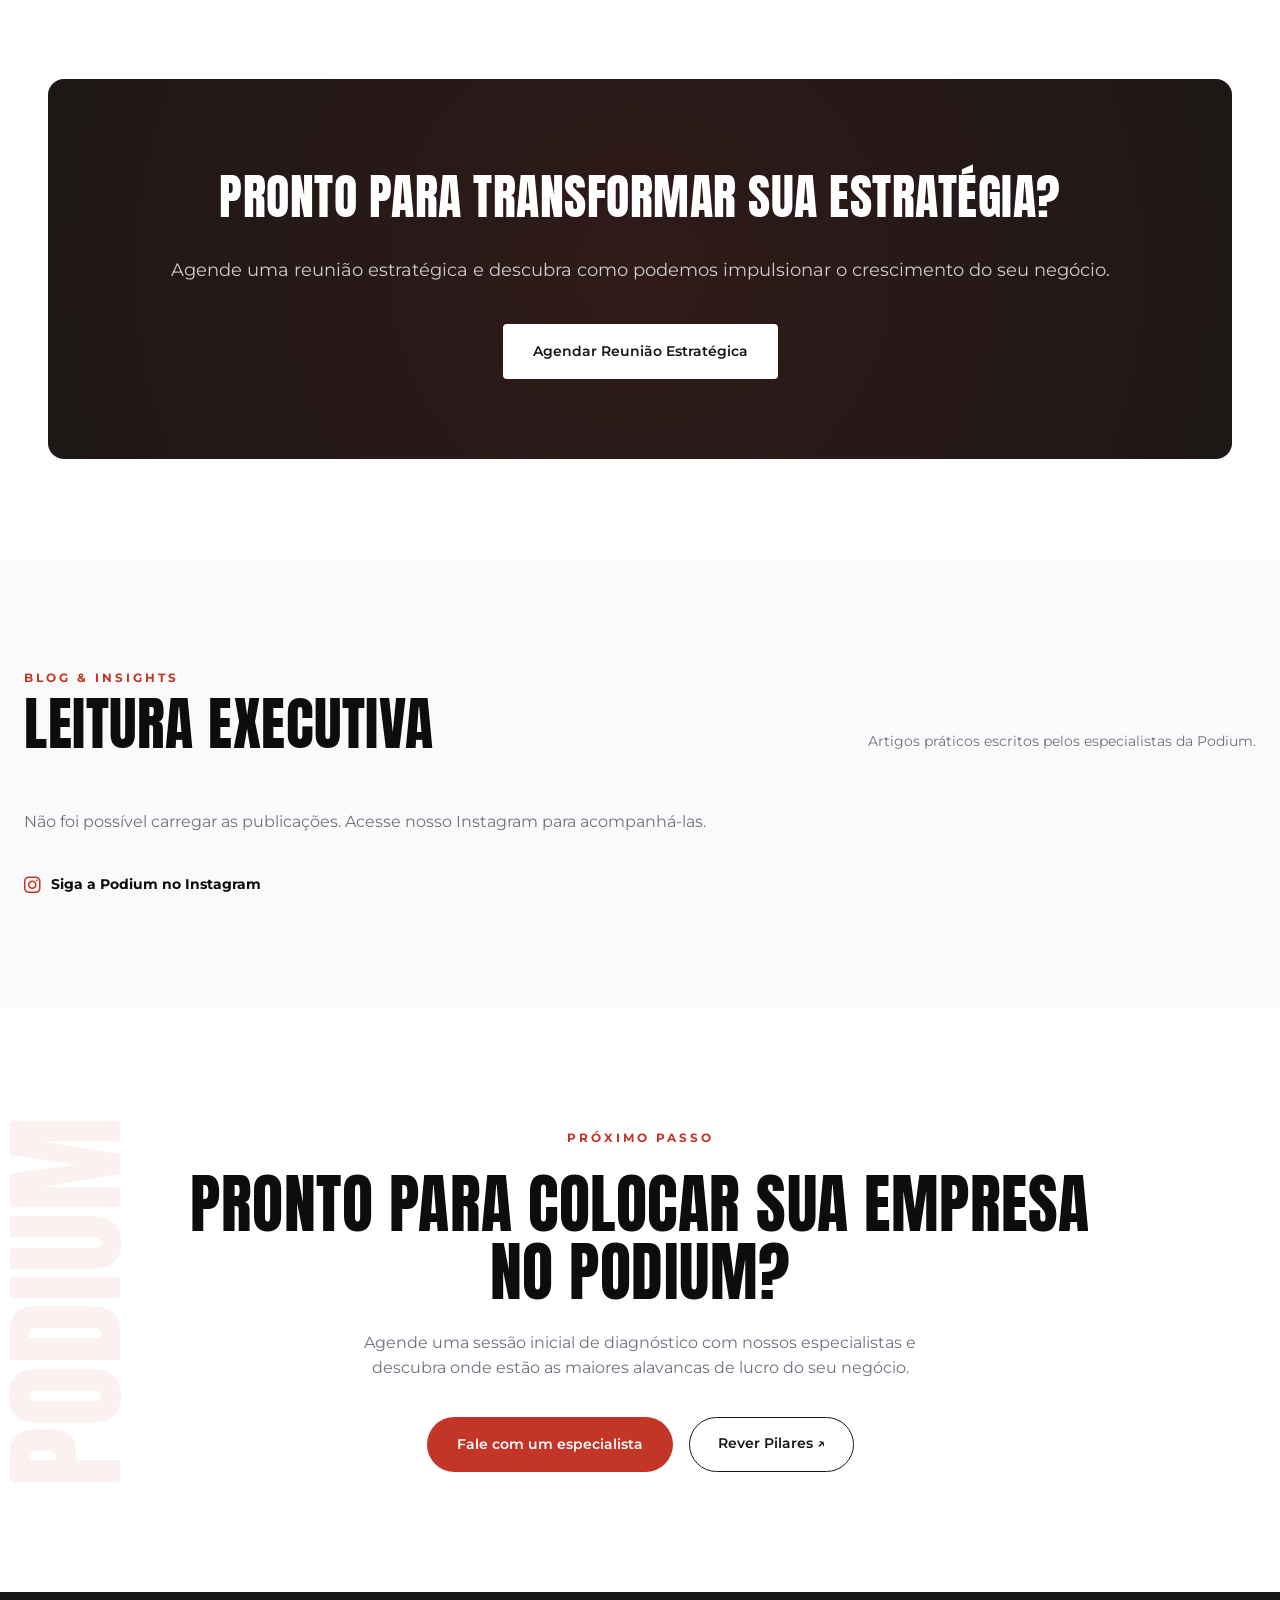
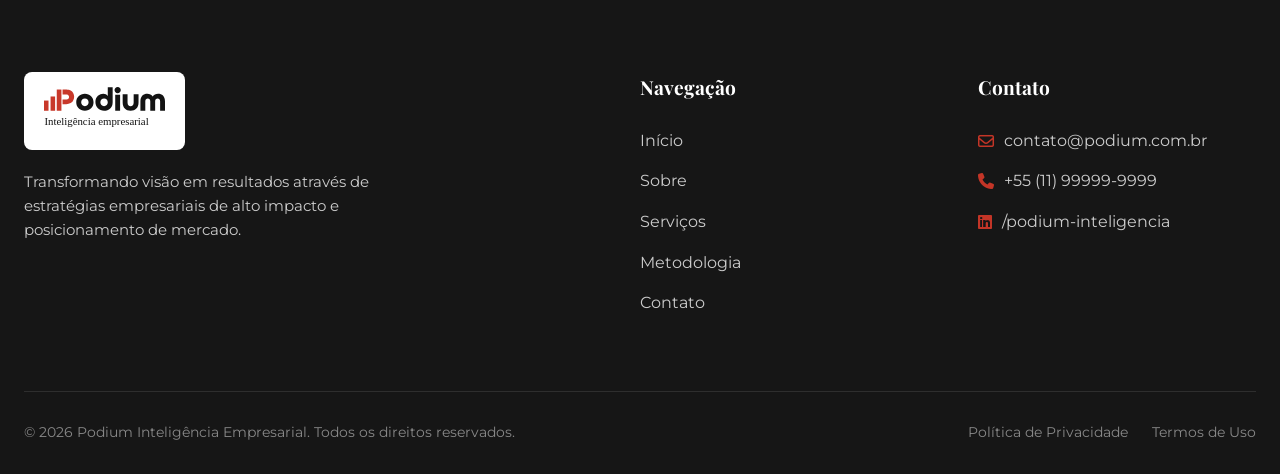
==== commit 729ac3c2: "Atualiza seção de publicações do Instagram" ====
--- a/index.html
+++ b/index.html
@@ -35,6 +35,7 @@
         <li><a href="#cursos">Cursos</a></li>
         <li><a href="#cases">Cases</a></li>
         <li><a href="#blog">Blog</a></li>
+        <li class="nav-cta nav-learn-more"><a href="#contato" class="btn btn-primary">Saiba mais</a></li>
         <li class="nav-cta"><a href="https://wa.me/5511988831507" target="_blank" rel="noopener noreferrer" class="btn btn-primary">Fale com um especialista</a></li>
       </ul>
       <button class="menu-toggle" type="button" aria-label="Abrir menu" aria-expanded="false"
@@ -406,7 +407,7 @@
       <div class="footer-grid animate-on-scroll">
         <div>
           <a href="#" class="footer-logo">
-            <img src="LOGO PODIUM (ORIGINAL) PNG.png" alt="Podium Inteligência Empresarial">
+            <img src="podium/LOGO PODIUM (ORIGINAL) SVG.svg" alt="Podium Inteligência Empresarial">
           </a>
           <p class="footer-about">Transformando visão em resultados através de estratégias empresariais de alto impacto
             e posicionamento de mercado.</p>
--- a/index.css
+++ b/index.css
@@ -212,6 +212,28 @@
 
 .nav-cta {
   display: none;
+}
+
+.nav-learn-more {
+  display: block;
+}
+
+.nav-learn-more .btn {
+  padding: 8px 20px;
+  border-radius: 999px;
+  white-space: nowrap;
+}
+
+@media (min-width: 769px) {
+  .nav-learn-more {
+    transform: translateX(max(-8px, calc((100vw - 1280px) / 2 - 8px)));
+  }
+}
+
+@media (min-width: 769px) and (max-width: 1024px) {
+  .nav-links {
+    gap: 14px;
+  }
 }
 
 .menu-toggle {
@@ -1365,6 +1387,31 @@
   color: #cccccc;
 }
 
+@media (max-width: 768px) {
+  .cta-banner {
+    margin: 0;
+    padding: 40px 20px;
+  }
+
+  .cta-banner h2 {
+    font-size: clamp(1.65rem, 7vw, 2.2rem);
+    line-height: 1.15;
+    margin-bottom: 16px;
+  }
+
+  .cta-banner p {
+    font-size: 0.9rem;
+    line-height: 1.6;
+    margin-bottom: 24px;
+  }
+
+  .cta-banner .btn {
+    max-width: 100%;
+    padding: 12px;
+    font-size: 0.75rem;
+  }
+}
+
 /* ================= BLOG SECTION ================= */
 .blog {
   padding: 110px 0;
@@ -1555,6 +1602,7 @@
 .contact {
   padding: 120px 0;
   background-color: #ffffff;
+  scroll-margin-top: 85px;
 }
 
 .contact-content {
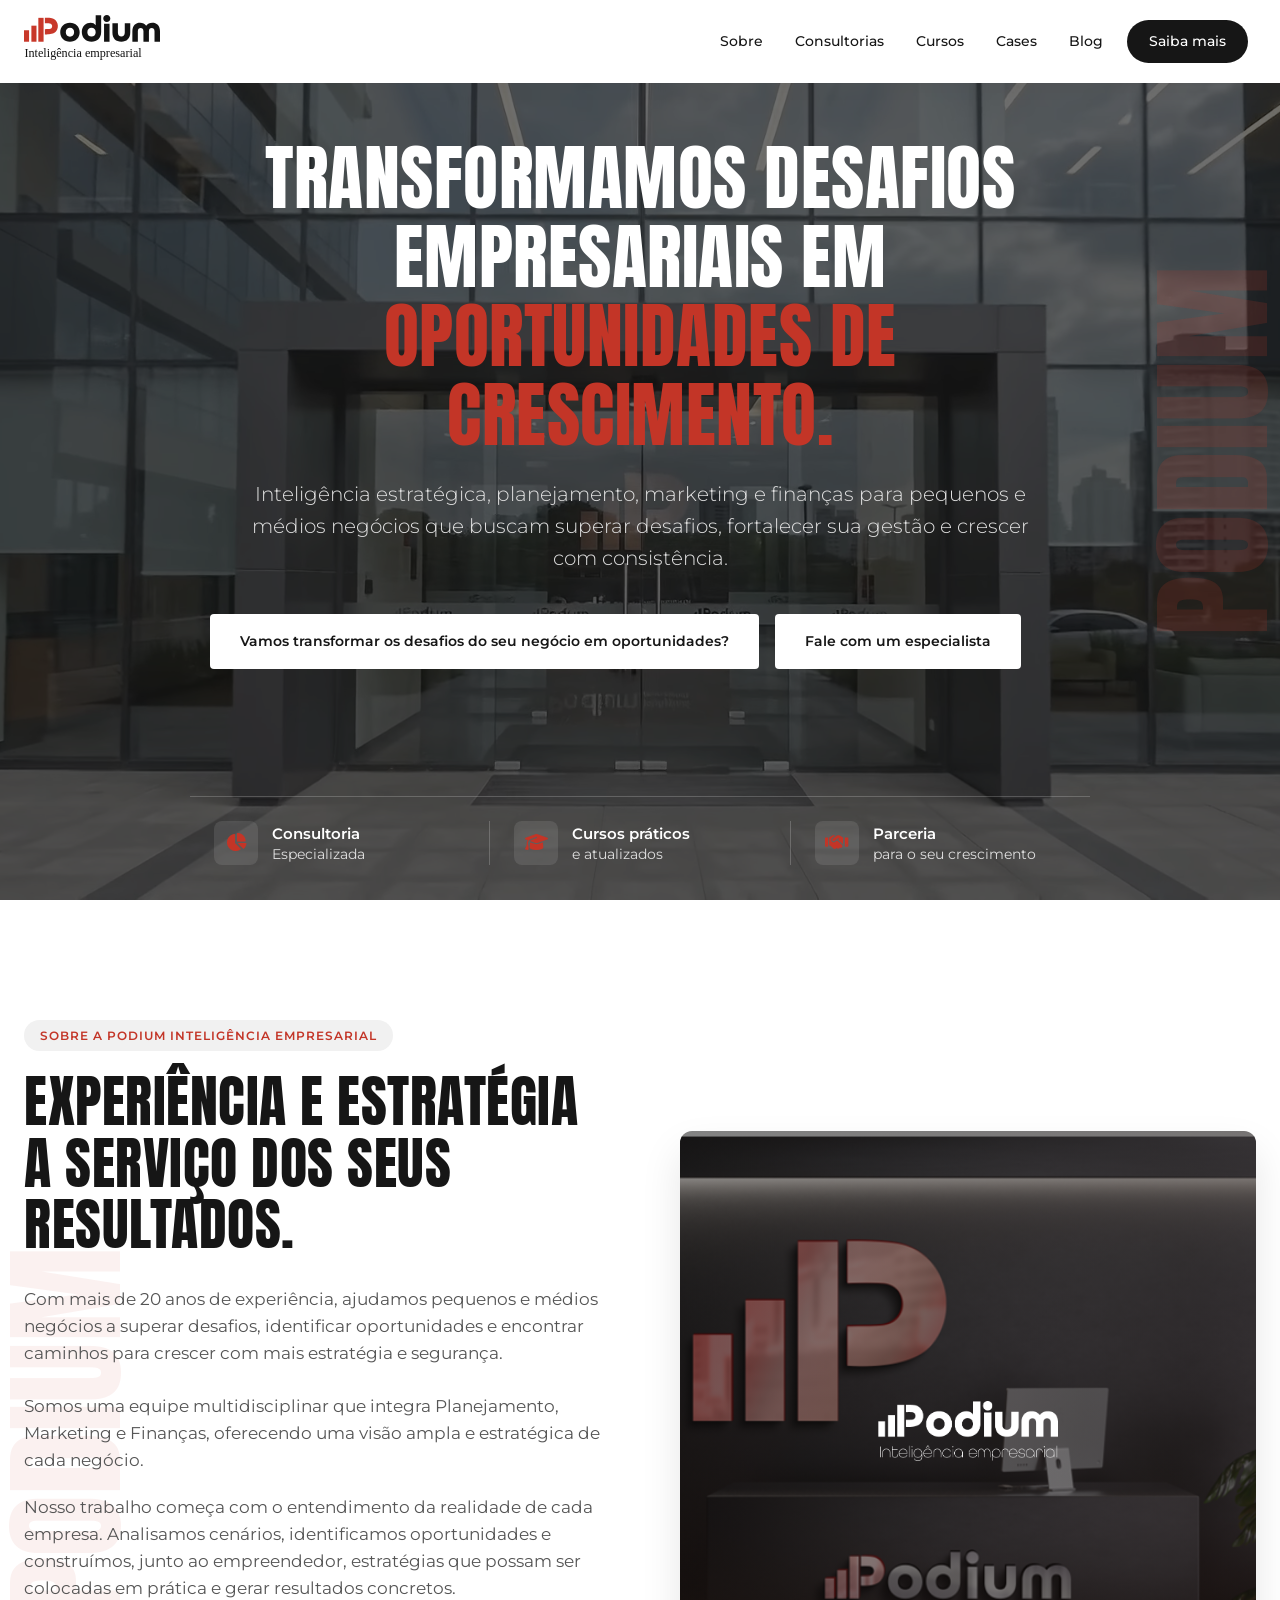
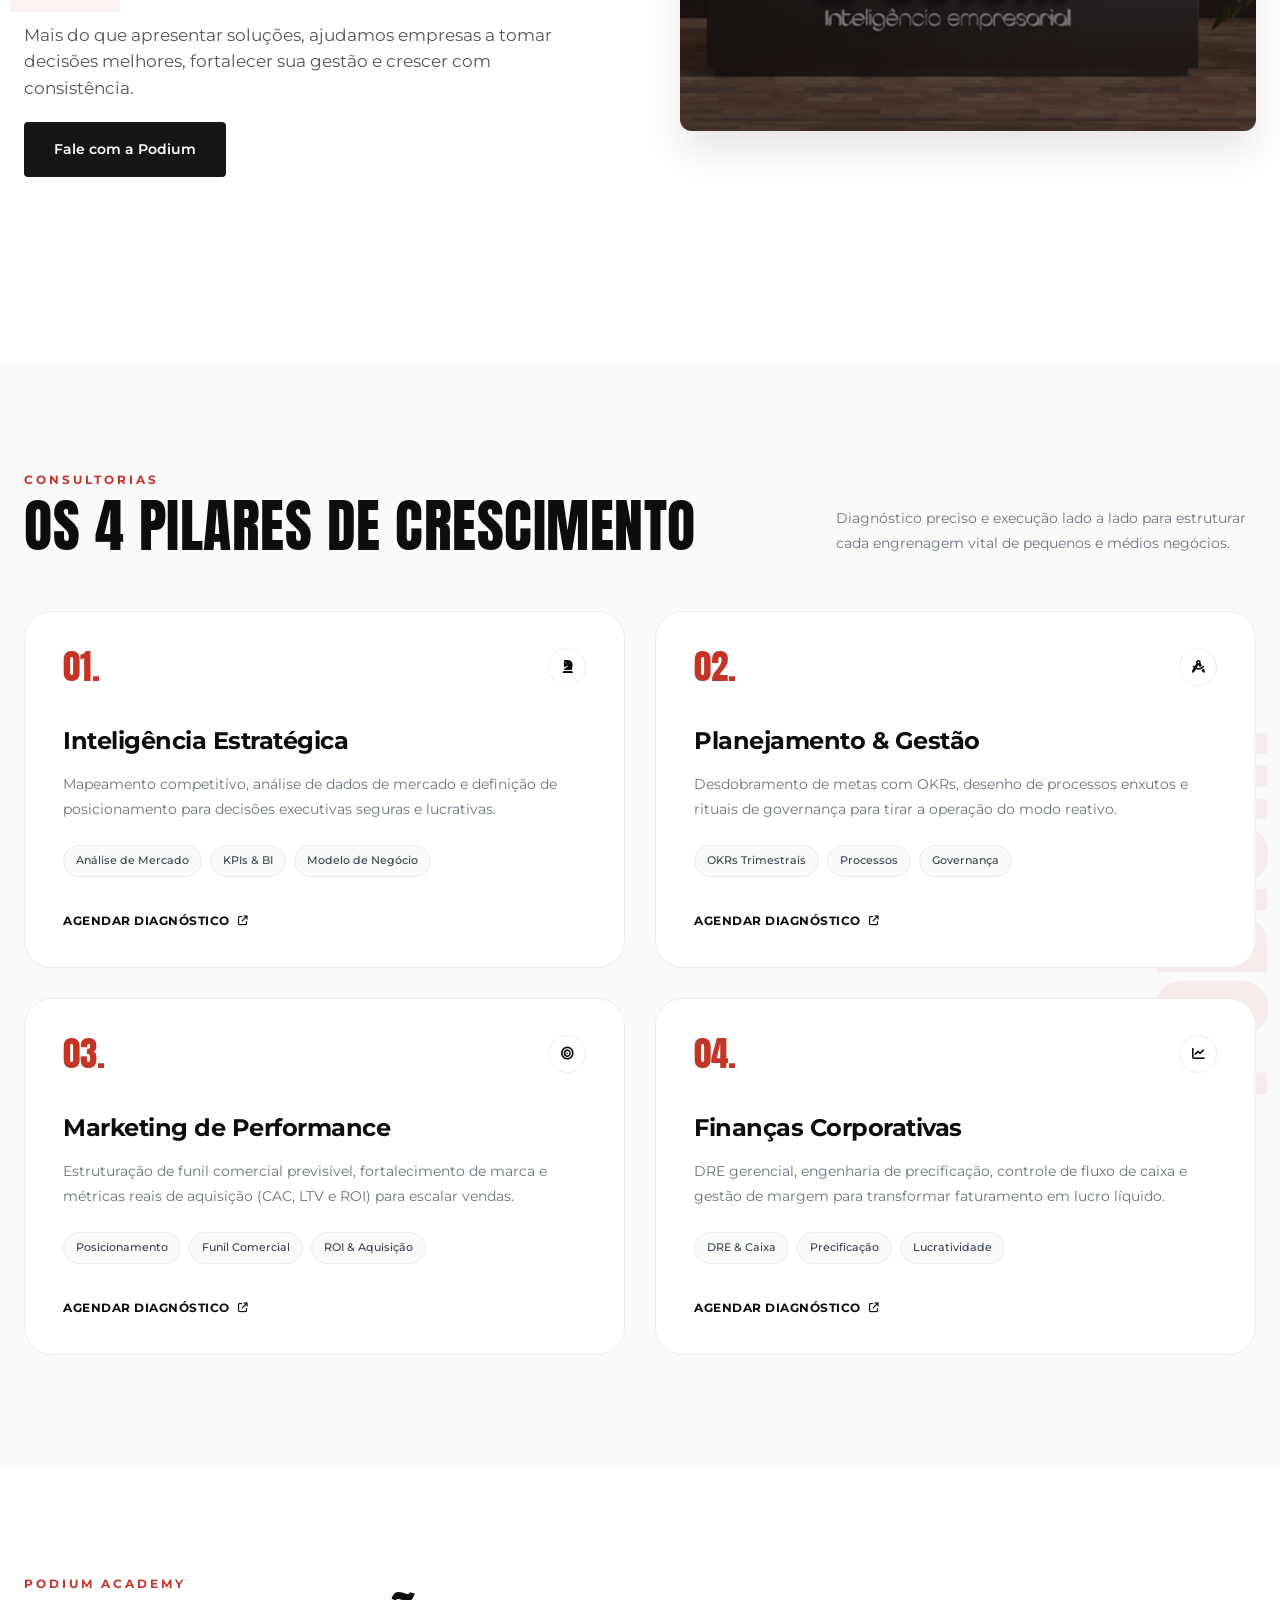
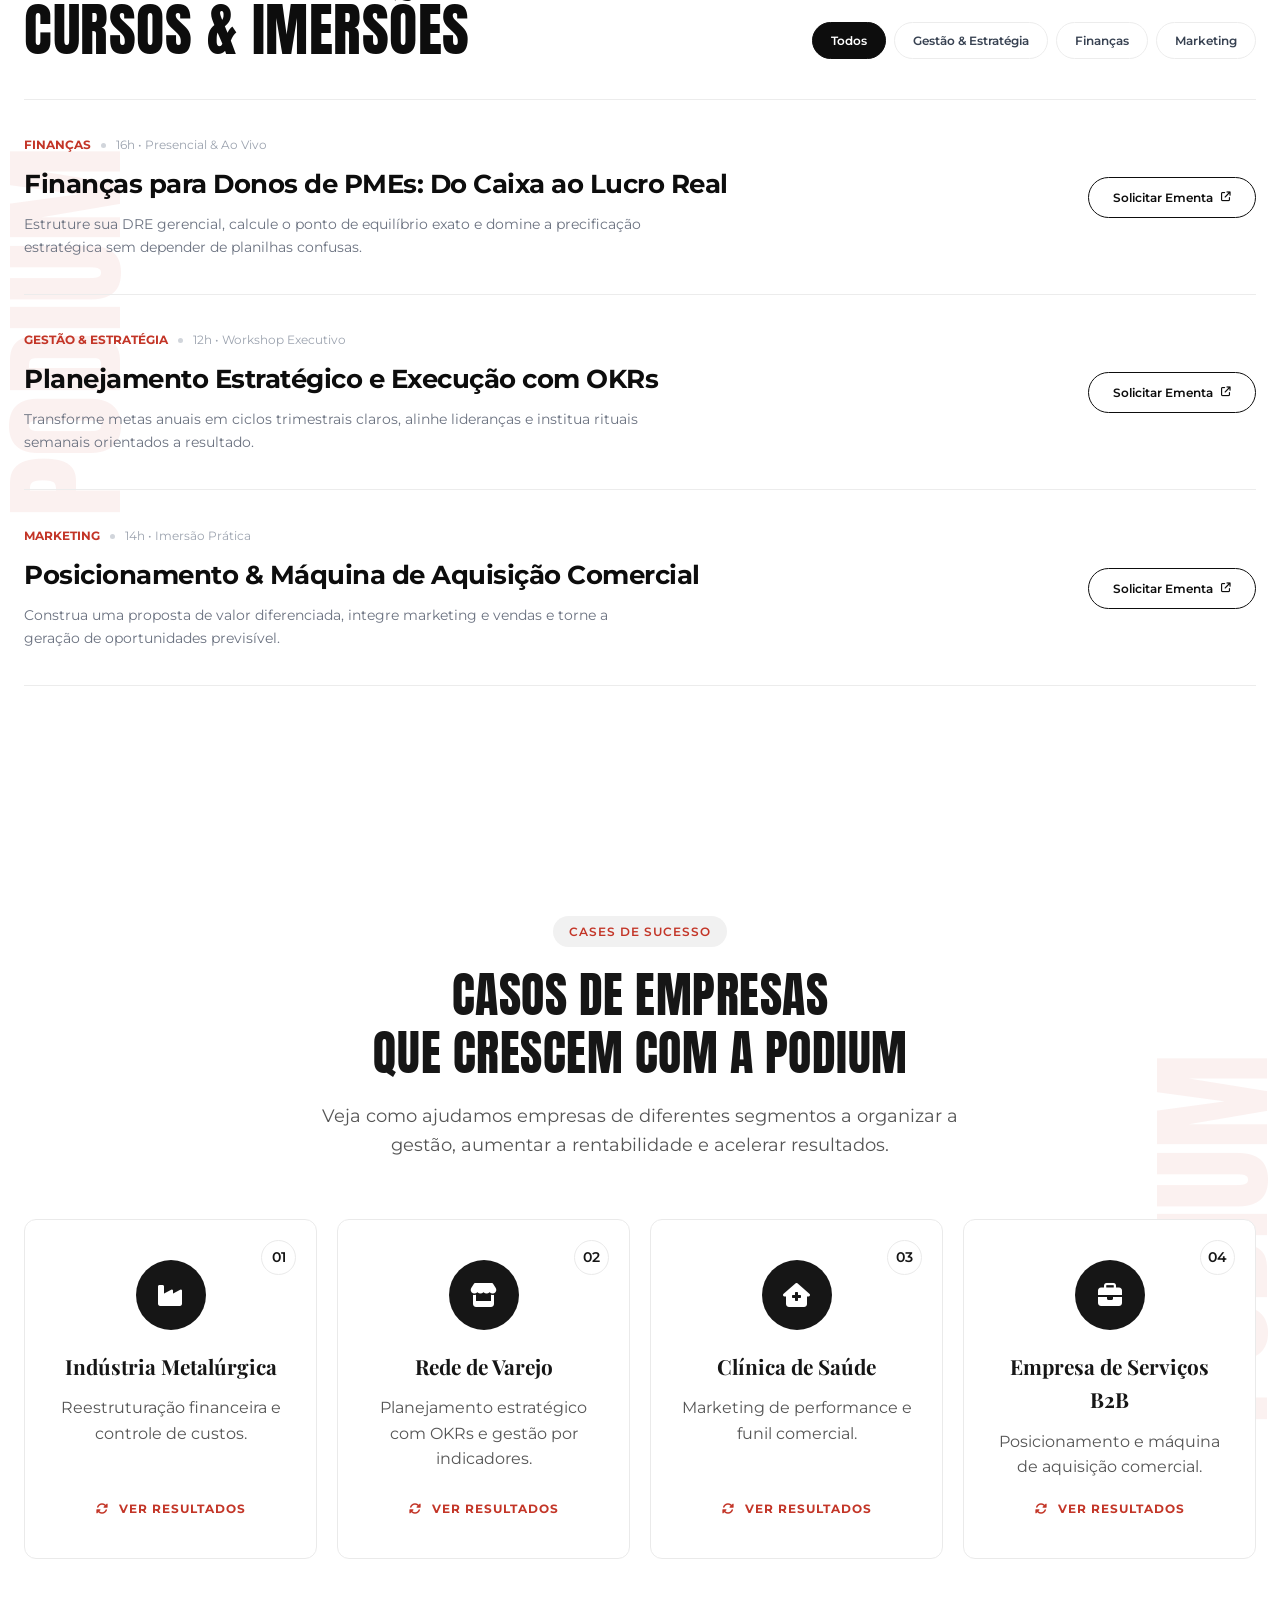
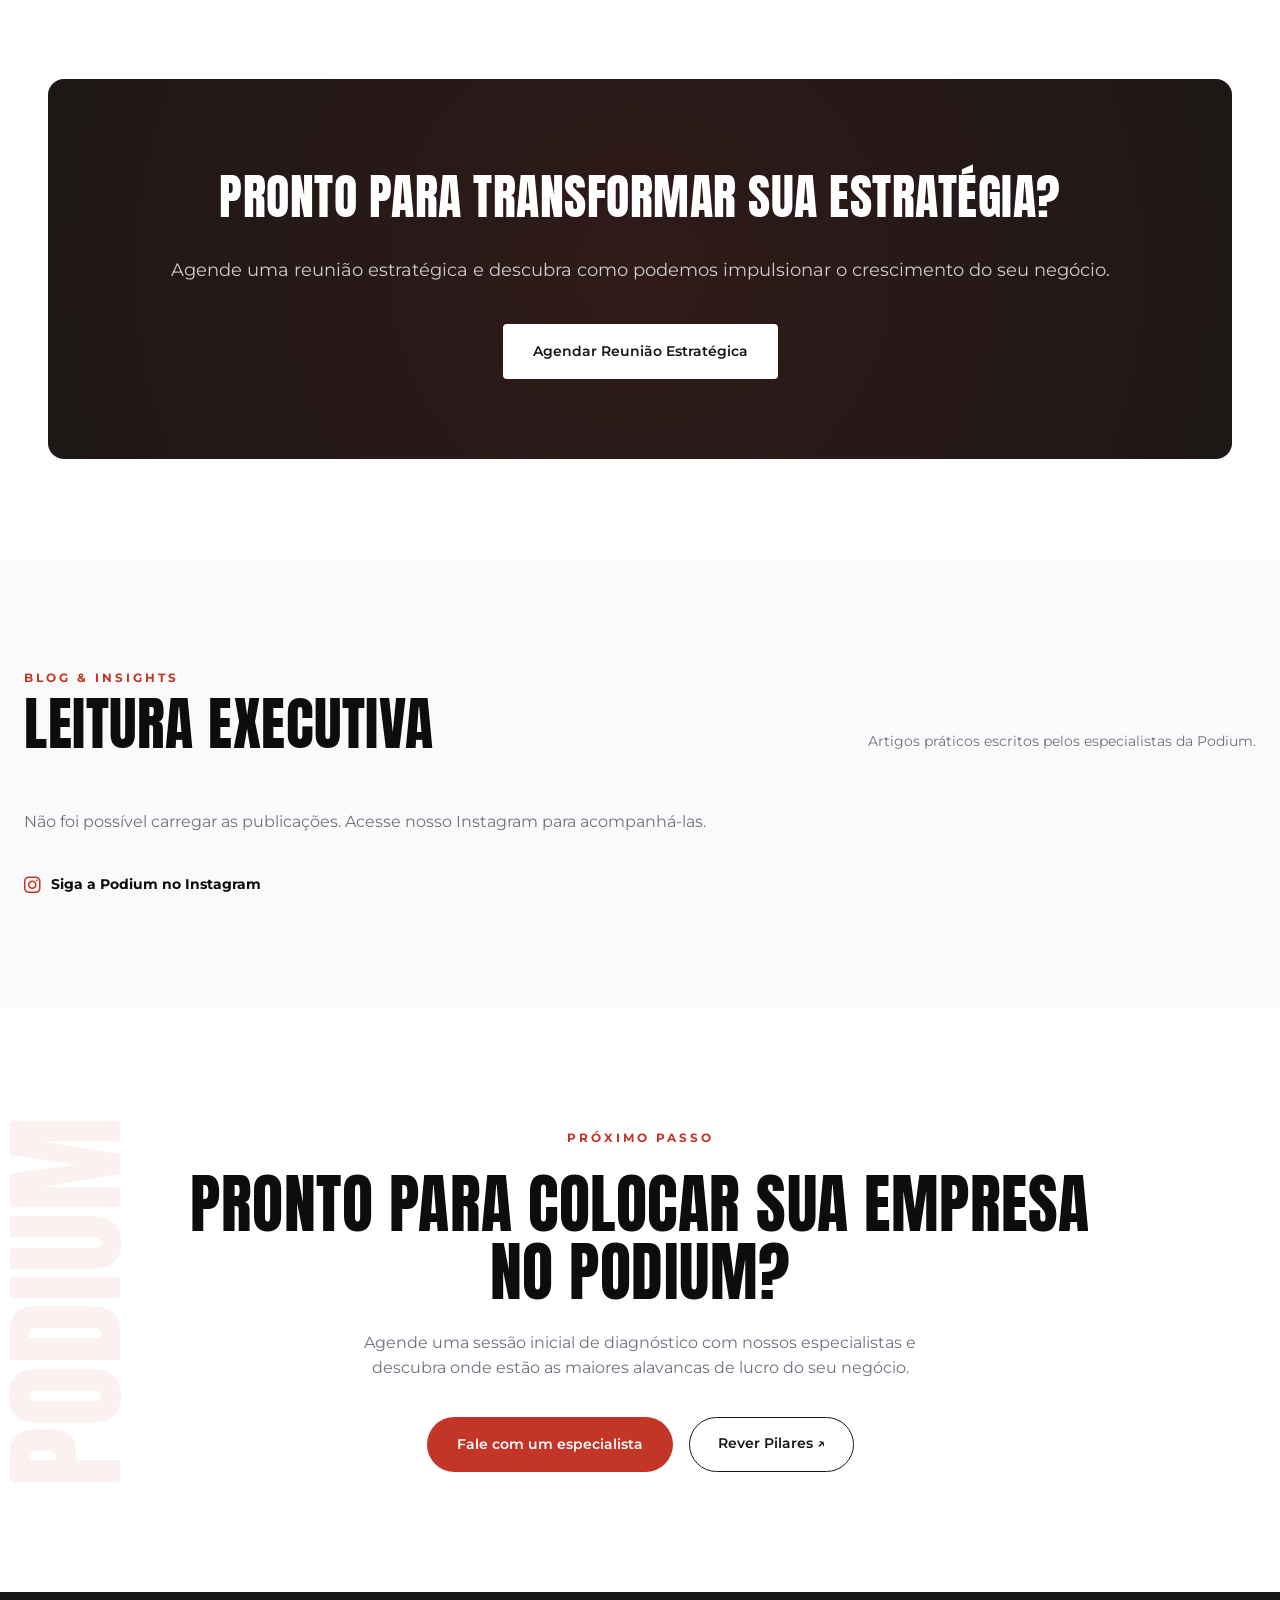
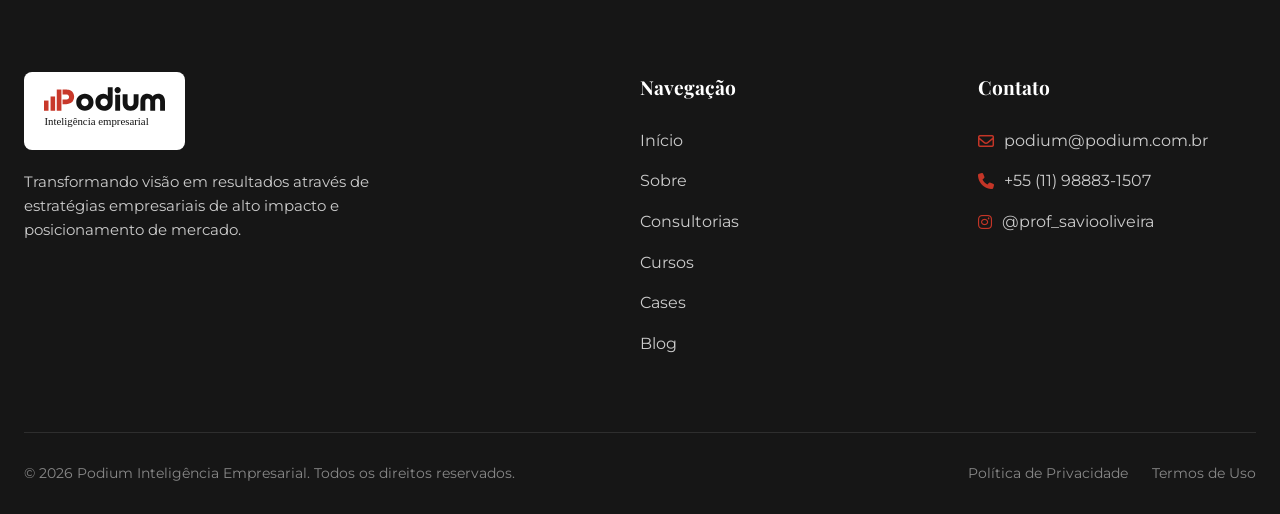
==== commit 2811c3ff: "Atualiza seção de publicações do Instagram" ====
--- a/index.html
+++ b/index.html
@@ -406,7 +406,7 @@
     <div class="container">
       <div class="footer-grid animate-on-scroll">
         <div>
-          <a href="#" class="footer-logo">
+          <a href="index.html" class="footer-logo">
             <img src="podium/LOGO PODIUM (ORIGINAL) SVG.svg" alt="Podium Inteligência Empresarial">
           </a>
           <p class="footer-about">Transformando visão em resultados através de estratégias empresariais de alto impacto
@@ -415,19 +415,20 @@
         <div>
           <h4 class="footer-title">Navegação</h4>
           <ul class="footer-links">
-            <li><a href="#">Início</a></li>
+            <li><a href="index.html">Início</a></li>
             <li><a href="#sobre">Sobre</a></li>
-            <li><a href="#servicos">Serviços</a></li>
-            <li><a href="#metodologia">Metodologia</a></li>
-            <li><a href="#contato">Contato</a></li>
+            <li><a href="#consultorias">Consultorias</a></li>
+            <li><a href="#cursos">Cursos</a></li>
+            <li><a href="#cases">Cases</a></li>
+            <li><a href="#blog">Blog</a></li>
           </ul>
         </div>
         <div>
           <h4 class="footer-title">Contato</h4>
           <ul class="footer-links footer-contact">
-            <li><i class="fa-regular fa-envelope"></i> contato@podium.com.br</li>
-            <li><i class="fa-solid fa-phone"></i> +55 (11) 99999-9999</li>
-            <li><i class="fa-brands fa-linkedin"></i> /podium-inteligencia</li>
+            <li><i class="fa-regular fa-envelope"></i> <a href="mailto:podium@podium.com.br">podium@podium.com.br</a></li>
+            <li><i class="fa-solid fa-phone"></i> <a href="https://wa.me/5511988831507" target="_blank" rel="noopener noreferrer">+55 (11) 98883-1507</a></li>
+            <li><i class="fa-brands fa-instagram"></i> <a href="https://www.instagram.com/prof_saviooliveira/" target="_blank" rel="noopener noreferrer">@prof_saviooliveira</a></li>
           </ul>
         </div>
       </div>
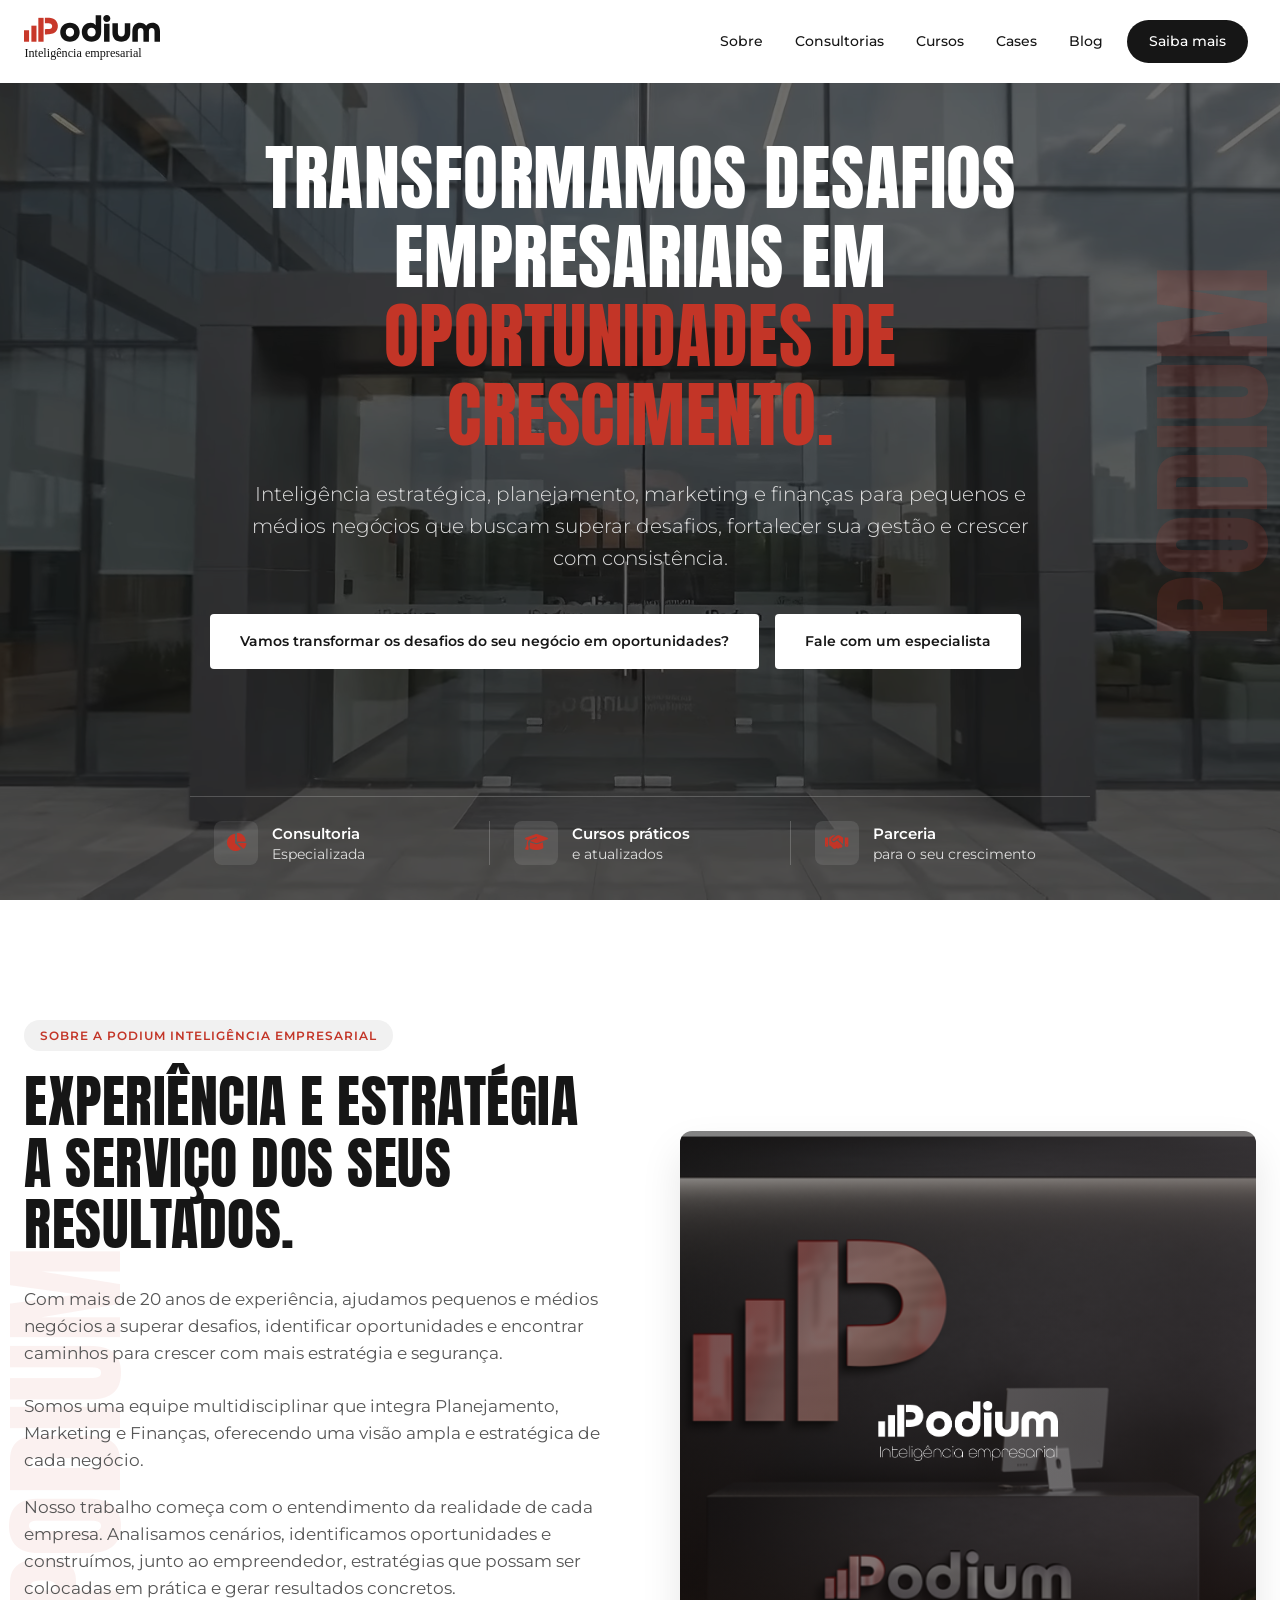
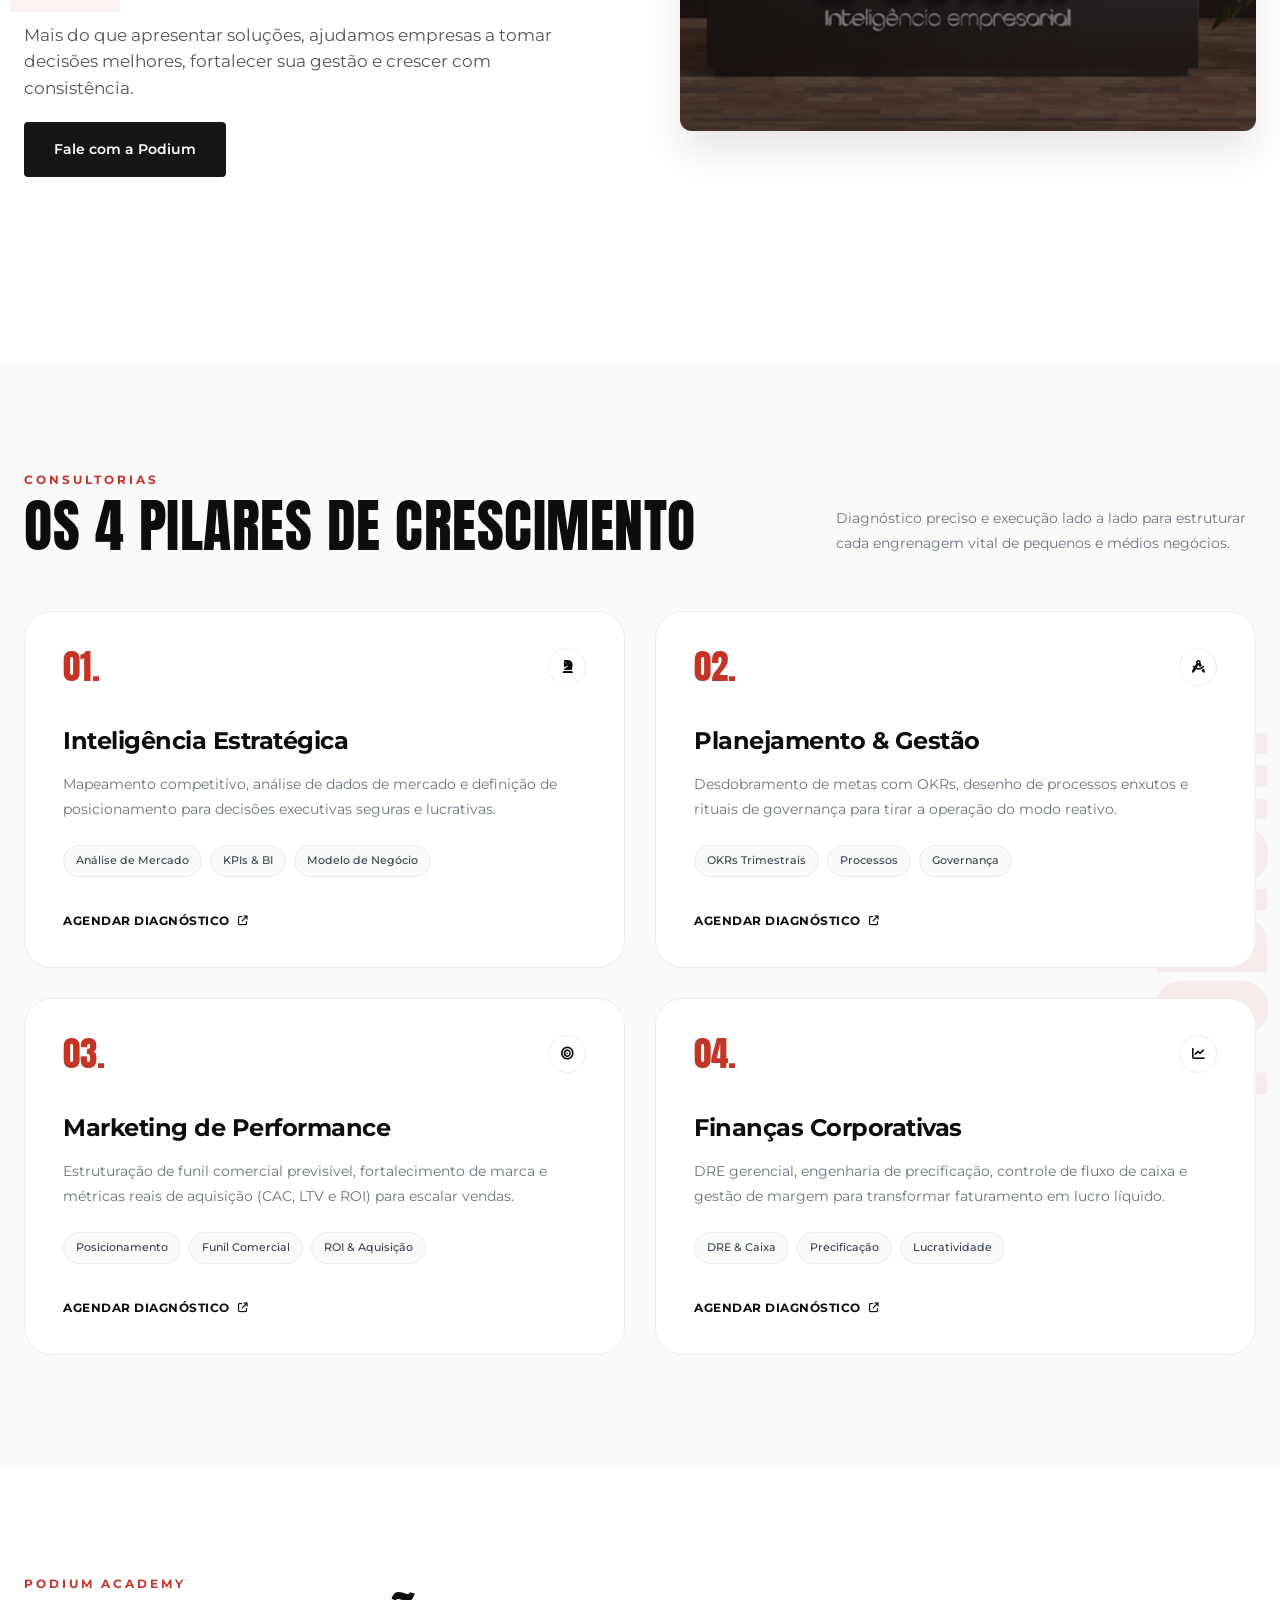
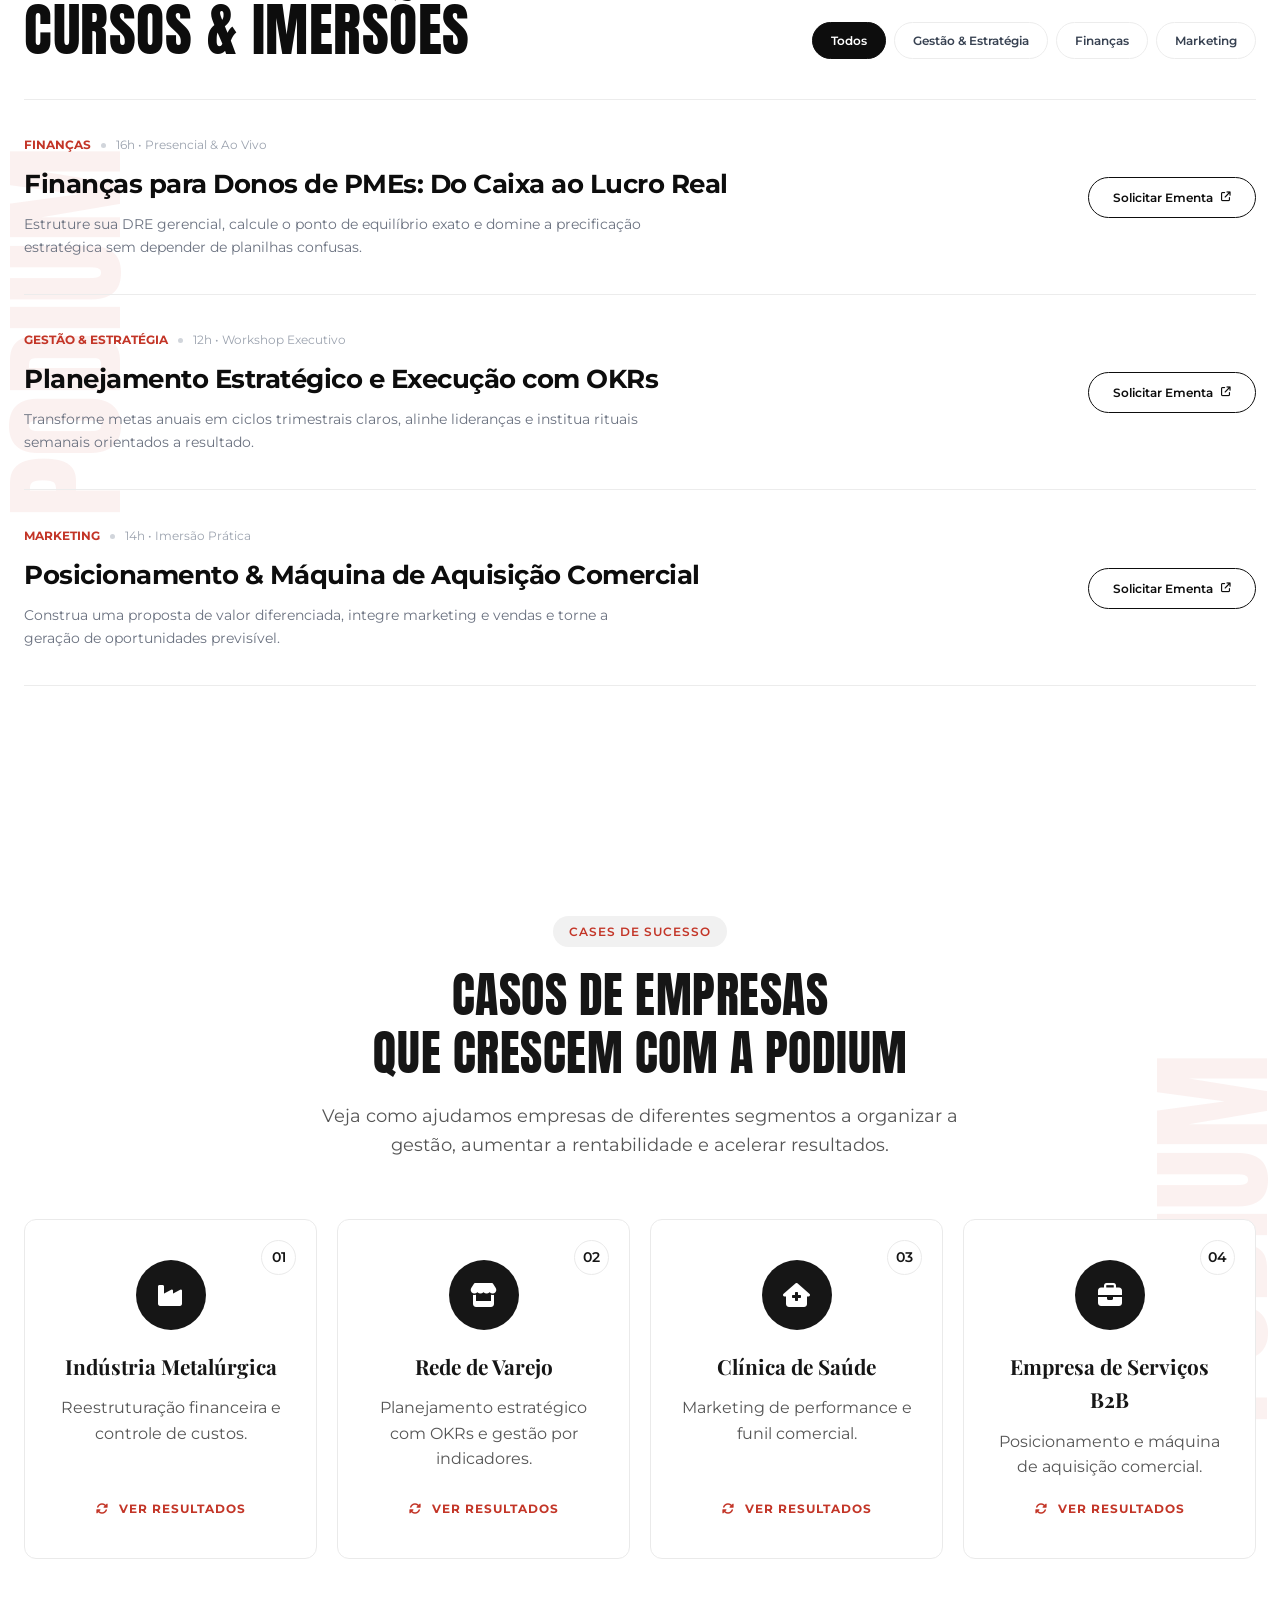
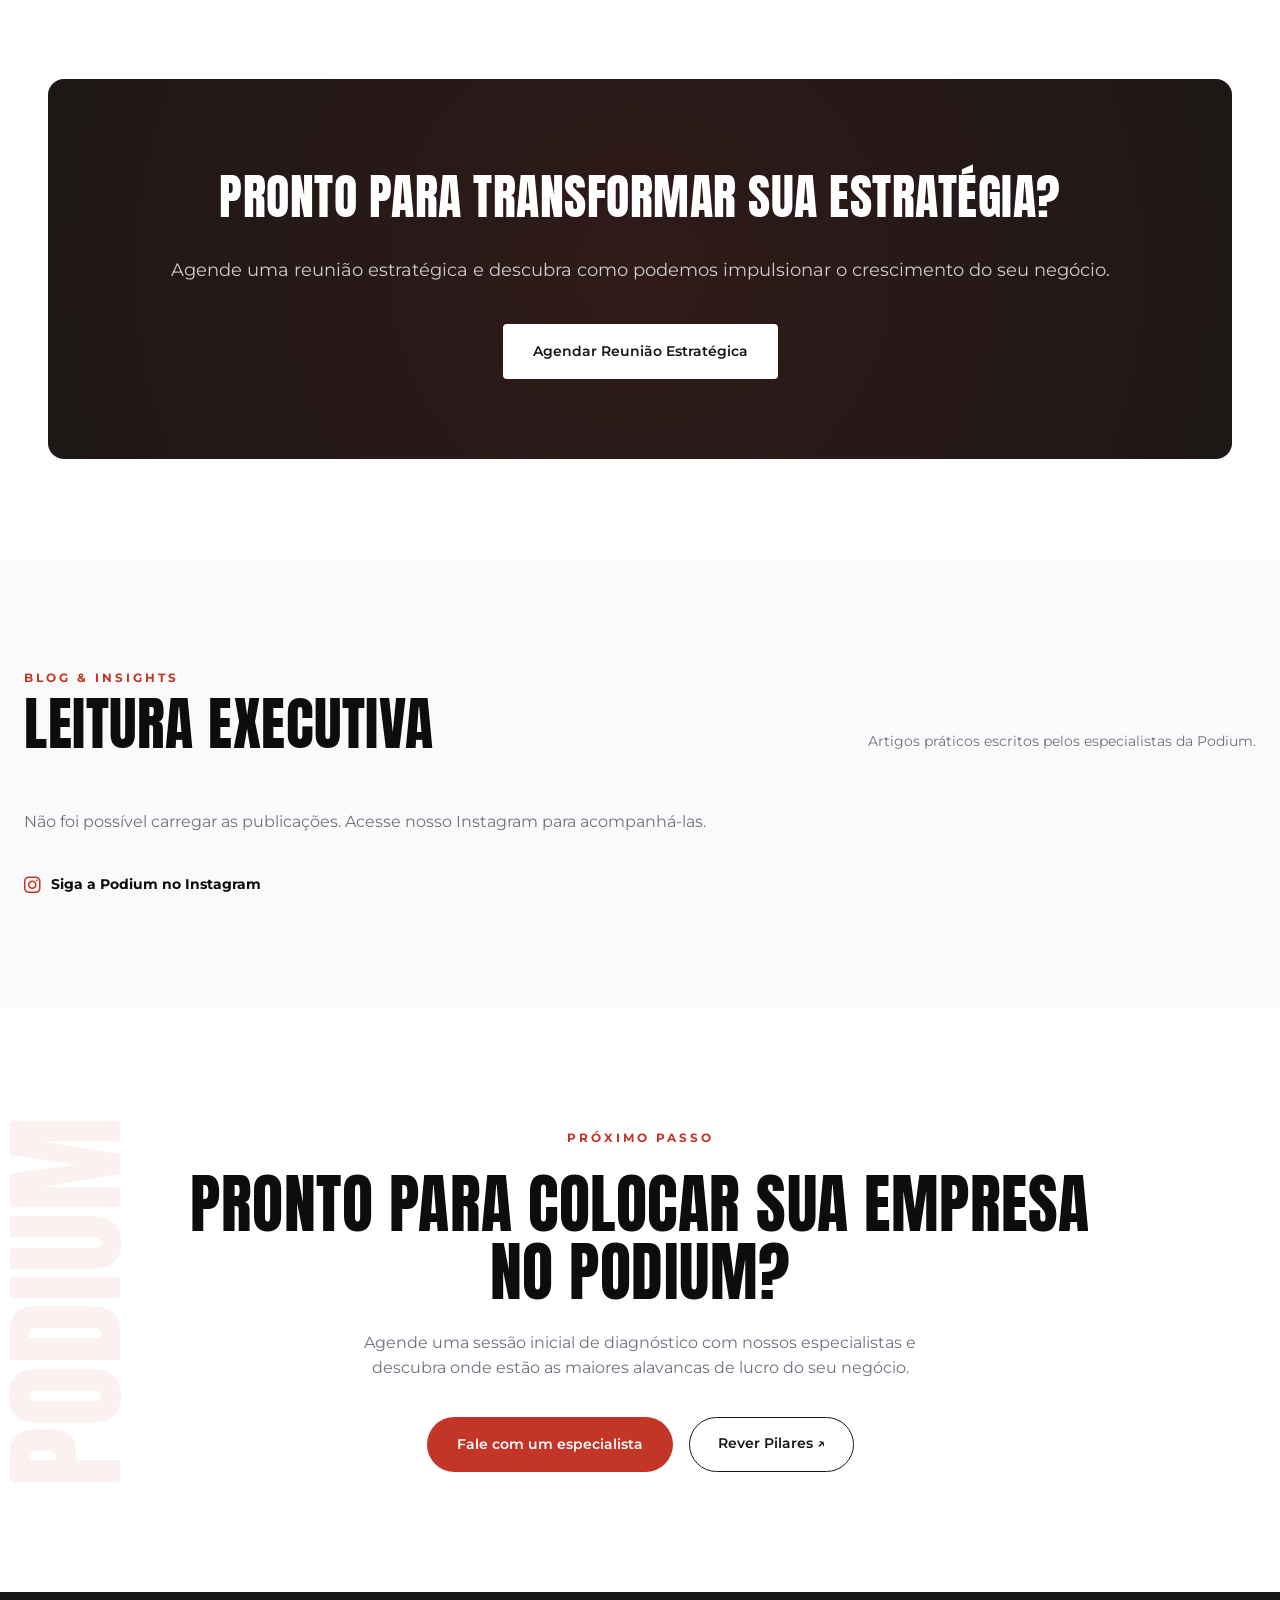
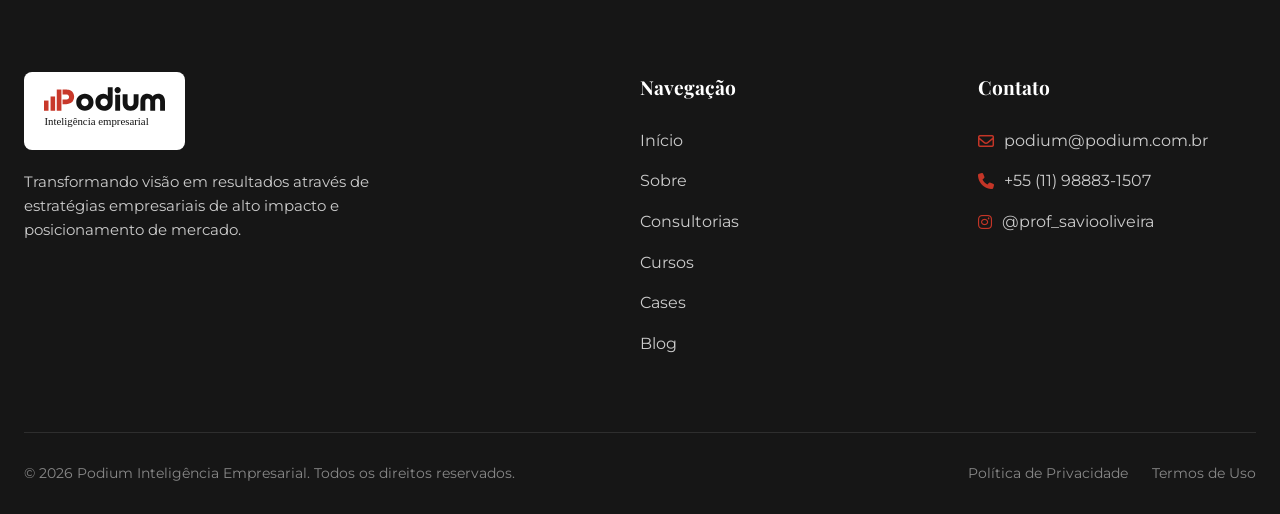
==== commit 443dea00: "Atualiza seção de publicações do Instagram" ====
--- a/index.html
+++ b/index.html
@@ -4,7 +4,27 @@
 <head>
   <meta charset="UTF-8">
   <meta name="viewport" content="width=device-width, initial-scale=1.0">
-  <title>Podium Inteligência Empresarial</title>
+  <title>Podium Inteligência Empresarial | Consultoria e Cursos</title>
+  <meta name="description" content="Consultoria empresarial e cursos em estratégia, gestão, marketing e finanças para pequenos e médios negócios.">
+  <link rel="canonical" href="https://podiummarketing.vercel.app/">
+  <meta property="og:type" content="website">
+  <meta property="og:locale" content="pt_BR">
+  <meta property="og:site_name" content="Podium Inteligência Empresarial">
+  <meta property="og:title" content="Podium Inteligência Empresarial | Consultoria e Cursos">
+  <meta property="og:description" content="Consultoria empresarial e cursos em estratégia, gestão, marketing e finanças para pequenos e médios negócios.">
+  <meta property="og:url" content="https://podiummarketing.vercel.app/">
+  <meta property="og:image" content="https://podiummarketing.vercel.app/podium/LOGO%20PODIUM%20%28ORIGINAL%29%20PNG.png">
+  <meta property="og:image:alt" content="Logo da Podium Inteligência Empresarial">
+  <script type="application/ld+json">
+    {
+      "@context": "https://schema.org",
+      "@type": "Organization",
+      "name": "Podium Inteligência Empresarial",
+      "url": "https://podiummarketing.vercel.app/",
+      "logo": "https://podiummarketing.vercel.app/podium/LOGO%20PODIUM%20%28ORIGINAL%29%20PNG.png",
+      "telephone": "+55-11-98883-1507"
+    }
+  </script>
 
   <!-- Google Fonts -->
   <link rel="preconnect" href="https://fonts.googleapis.com">
@@ -128,7 +148,7 @@
       </div>
       <div class="about-image animate-on-scroll delay-1">
         <div class="about-image-content">
-          <img src="podium/LOGO PODIUM (ORIGINAL) PNG.png" alt="Podium Logo Inverted">
+          <img src="podium/LOGO PODIUM (ORIGINAL) PNG.png" alt="Logo da Podium Inteligência Empresarial">
           <!-- <h3>Podium</h3>
             <p>Consultoria Estratégica</p> -->
         </div>
